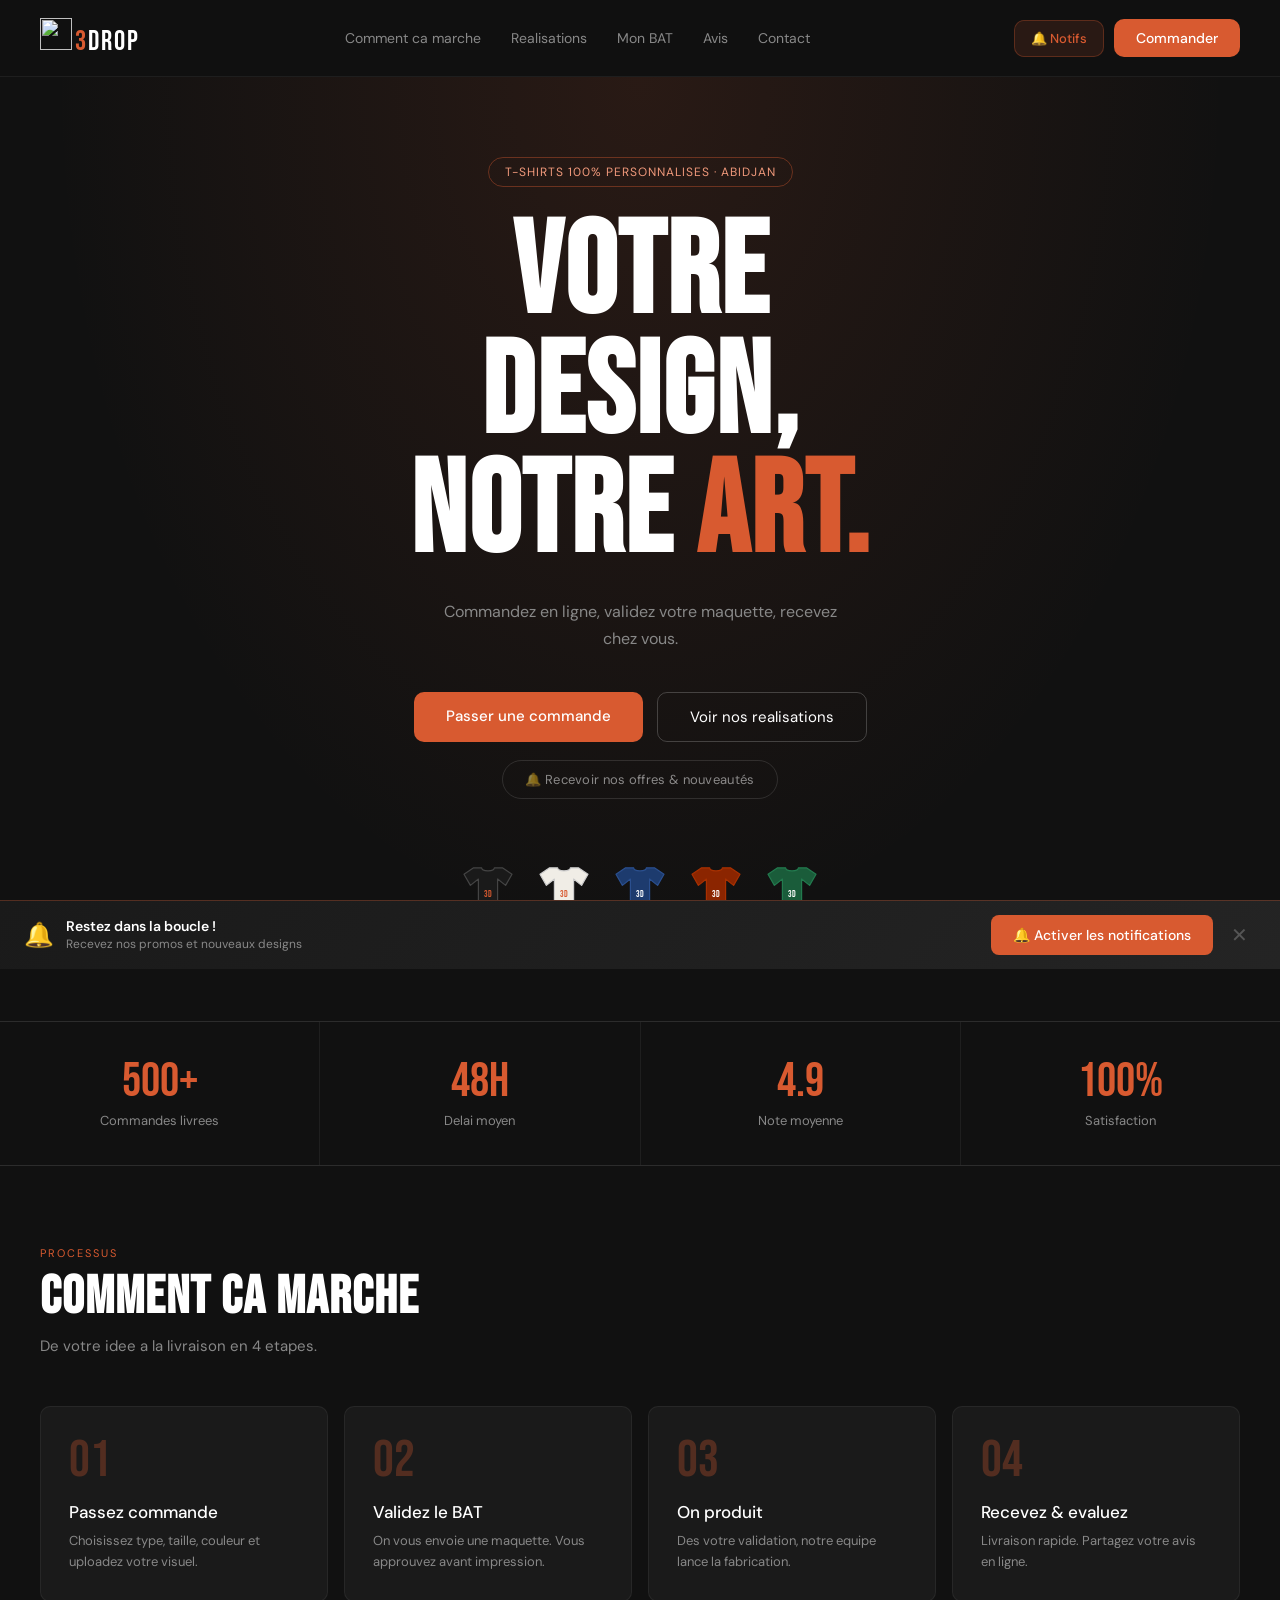
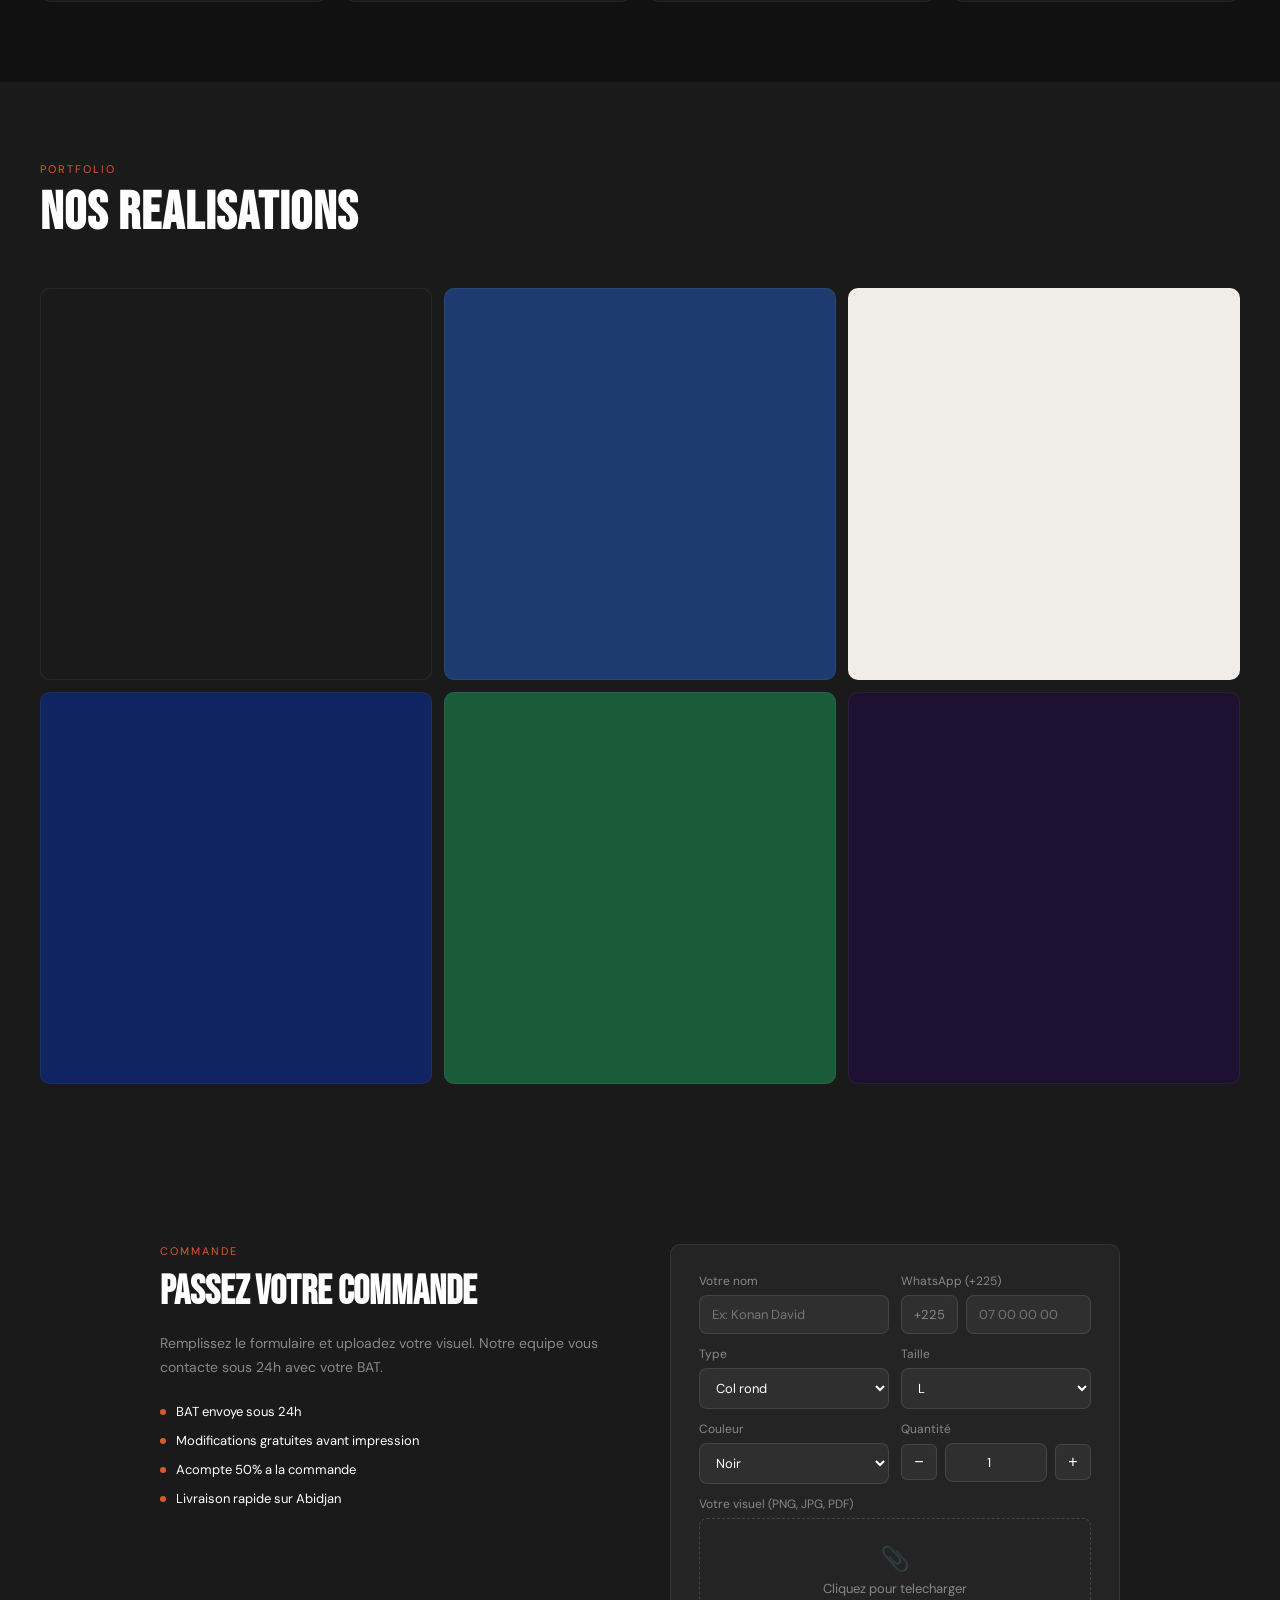
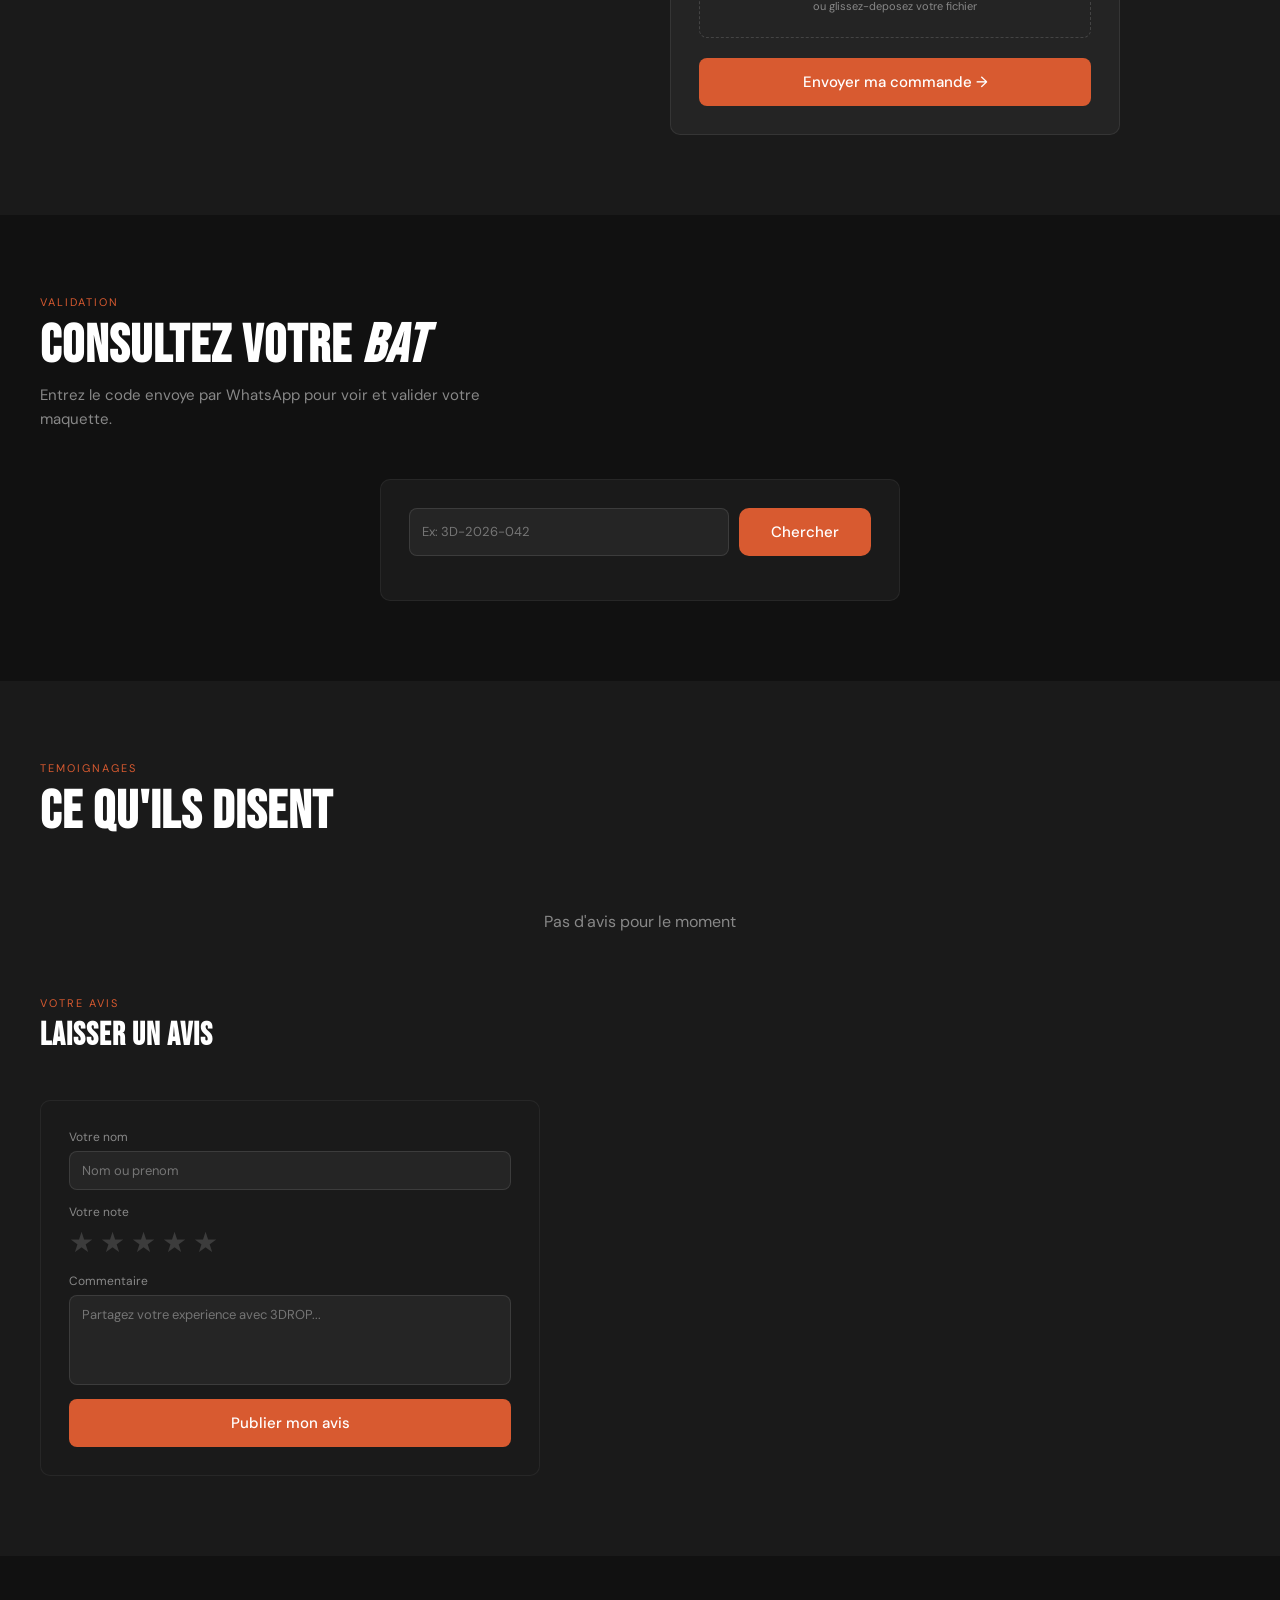
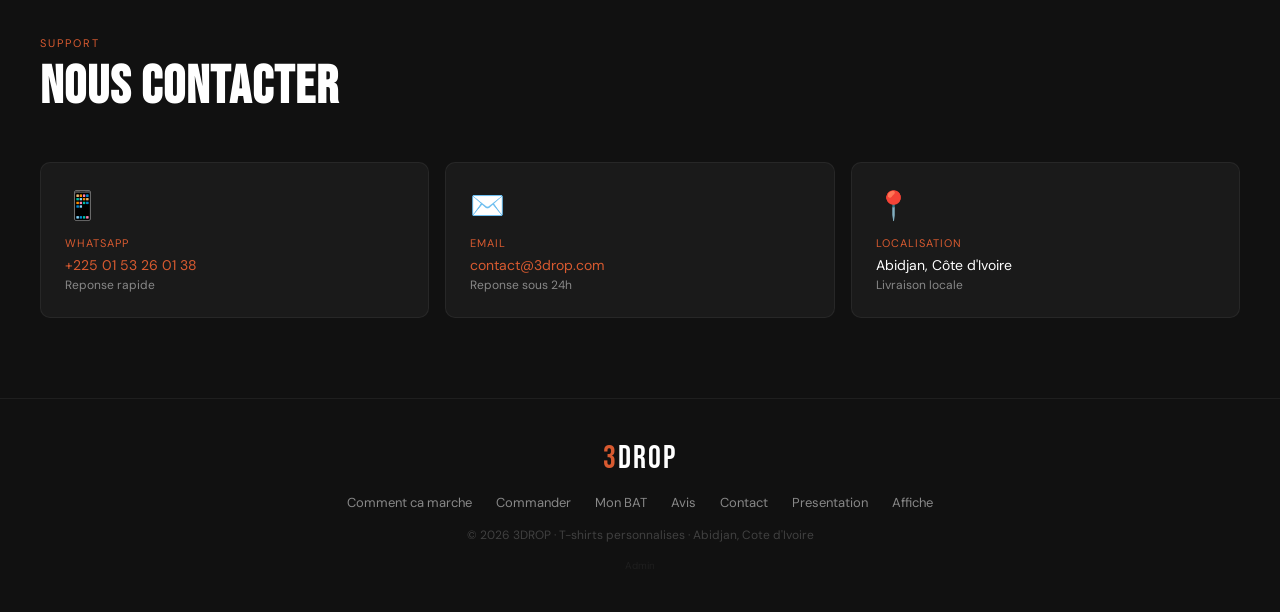
==== index.html @ 41faec65 "Add files via upload" ====
<!DOCTYPE html>
<html lang="fr">
<head>
<meta charset="UTF-8">
<meta name="viewport" content="width=device-width, initial-scale=1.0">
<title>3DROP — T-shirts personnalisés</title>
<link rel="icon" type="image/png" sizes="32x32" href="/3drop_img/forme-de-lemurien.png">
<link rel="preconnect" href="https://fonts.googleapis.com">
<link rel="stylesheet" href="sweetalert2.min.css">
<link href="https://fonts.googleapis.com/css2?family=Bebas+Neue&family=DM+Sans:wght@300;400;500&display=swap" rel="stylesheet">
<style>
:root{--orange:#D85A30;--orange-light:#F0997B;--dark:#111111;--dark2:#1a1a1a;--dark3:#242424;--gray:#888;--white:#ffffff;--radius:10px;--green:#3DB887;}
*{margin:0;padding:0;box-sizing:border-box;}html{scroll-behavior:smooth;}
body{font-family:'DM Sans',sans-serif;background:var(--dark);color:var(--white);overflow-x:hidden;}
nav{display:flex;align-items:center;justify-content:space-between;padding:18px 40px;border-bottom:1px solid rgba(255,255,255,0.06);position:sticky;top:0;z-index:100;background:rgba(17,17,17,0.95);backdrop-filter:blur(10px);}
.logo{font-family:'Bebas Neue',sans-serif;font-size:28px;letter-spacing:2px;color:var(--white);}
.logo span{color:var(--orange);}
.nav-links{display:flex;gap:30px;}
.nav-links a{color:var(--gray);text-decoration:none;font-size:14px;transition:color .2s;}
.nav-links a:hover{color:var(--white);}
.nav-cta{background:var(--orange);color:var(--white);border:none;padding:10px 22px;border-radius:var(--radius);font-size:14px;font-weight:500;cursor:pointer;font-family:'DM Sans',sans-serif;text-decoration:none;transition:opacity .2s;}
.nav-cta:hover{opacity:.85;}
.nav-menu{display:none;background:none;border:none;cursor:pointer;flex-direction:column;gap:5px;}
.nav-menu span{display:block;width:22px;height:2px;background:var(--white);border-radius:2px;}
.hero{min-height:90vh;display:flex;flex-direction:column;align-items:center;justify-content:center;text-align:center;padding:80px 40px;position:relative;overflow:hidden;}
.hero::before{content:'';position:absolute;inset:0;background:radial-gradient(ellipse at 50% 0%,rgba(216,90,48,0.12) 0%,transparent 65%);}
.hero-badge{display:inline-block;border:1px solid rgba(216,90,48,0.4);color:var(--orange-light);font-size:12px;padding:6px 16px;border-radius:99px;margin-bottom:28px;letter-spacing:1px;text-transform:uppercase;}
.hero h1{font-family:'Bebas Neue',sans-serif;font-size:clamp(60px,12vw,130px);line-height:.92;letter-spacing:2px;margin-bottom:24px;}
.hero h1 em{color:var(--orange);font-style:normal;}
.hero p{font-size:16px;color:var(--gray);max-width:420px;line-height:1.7;margin-bottom:40px;}
.hero-btns{display:flex;gap:14px;justify-content:center;flex-wrap:wrap;}
.btn-primary{background:var(--orange);color:var(--white);border:none;padding:14px 32px;border-radius:var(--radius);font-size:15px;font-weight:500;cursor:pointer;font-family:'DM Sans',sans-serif;text-decoration:none;transition:opacity .2s;}
.btn-primary:hover{opacity:.85;}
.btn-ghost{background:transparent;color:var(--white);border:1px solid rgba(255,255,255,0.2);padding:14px 32px;border-radius:var(--radius);font-size:15px;cursor:pointer;font-family:'DM Sans',sans-serif;text-decoration:none;transition:border-color .2s;}
.btn-ghost:hover{border-color:rgba(255,255,255,0.5);}
.tshirt-strip{display:flex;gap:12px;justify-content:center;margin-top:56px;flex-wrap:wrap;}
.tshirt-item{display:flex;flex-direction:column;align-items:center;gap:8px;}
.tshirt-icon{width:64px;height:64px;}
.tshirt-name{font-size:11px;color:var(--gray);}
.stats{display:grid;grid-template-columns:repeat(auto-fit,minmax(160px,1fr));gap:1px;background:rgba(255,255,255,0.06);border-top:1px solid rgba(255,255,255,0.06);border-bottom:1px solid rgba(255,255,255,0.06);}
.stat{padding:36px 24px;text-align:center;background:var(--dark);}
.stat-num{font-family:'Bebas Neue',sans-serif;font-size:48px;color:var(--orange);line-height:1;}
.stat-label{font-size:13px;color:var(--gray);margin-top:6px;}
.section{padding:80px 40px;}
.section-header{margin-bottom:48px;}
.section-tag{font-size:11px;color:var(--orange);letter-spacing:2px;text-transform:uppercase;margin-bottom:10px;}
.section-title{font-family:'Bebas Neue',sans-serif;font-size:clamp(36px,5vw,54px);line-height:1;letter-spacing:1px;}
.section-sub{font-size:15px;color:var(--gray);margin-top:10px;line-height:1.6;max-width:480px;}
.steps-grid{display:grid;grid-template-columns:repeat(auto-fit,minmax(220px,1fr));gap:16px;}
.step-card{background:var(--dark2);border:1px solid rgba(255,255,255,0.06);border-radius:var(--radius);padding:28px;transition:border-color .2s;}
.step-card:hover{border-color:rgba(216,90,48,0.3);}
.step-num{font-family:'Bebas Neue',sans-serif;font-size:52px;color:var(--orange);opacity:.3;line-height:1;margin-bottom:14px;}
.step-title{font-size:17px;font-weight:500;margin-bottom:8px;}
.step-desc{font-size:13px;color:var(--gray);line-height:1.6;}
.gallery-grid{display:grid;grid-template-columns:repeat(3,1fr);gap:12px;}
.gallery-item{aspect-ratio:1;border-radius:var(--radius);background:var(--dark2);border:1px solid rgba(255,255,255,0.06);overflow:hidden;transition:transform .2s,border-color .2s;position:relative;}
.gallery-item:hover{transform:scale(1.02);border-color:rgba(216,90,48,0.3);}
.gallery-item img{width:100%;height:100%;object-fit:cover;object-position:center;display:block;transition:transform .3s ease;}
.gallery-item:hover img{transform:scale(1.06);}
.order-section{background:var(--dark2);}
.order-wrap{display:grid;grid-template-columns:1fr 1fr;gap:60px;align-items:start;max-width:960px;margin:0 auto;}
.order-info h3{font-family:'Bebas Neue',sans-serif;font-size:40px;margin-bottom:16px;}
.order-info p{font-size:14px;color:var(--gray);line-height:1.7;margin-bottom:24px;}
.order-perks{display:flex;flex-direction:column;gap:12px;}
.perk{display:flex;align-items:center;gap:10px;font-size:13px;}
.perk-dot{width:6px;height:6px;border-radius:50%;background:var(--orange);flex-shrink:0;}
.form-card{background:var(--dark3);border:1px solid rgba(255,255,255,0.08);border-radius:var(--radius);padding:28px;}
.form-row{display:grid;grid-template-columns:1fr 1fr;gap:12px;margin-bottom:12px;}
.form-group{display:flex;flex-direction:column;gap:6px;}
.form-label{font-size:12px;color:var(--gray);}
.form-control{background:rgba(255,255,255,0.05);border:1px solid rgba(255,255,255,0.1);border-radius:8px;padding:10px 12px;color:var(--white);font-size:13px;font-family:'DM Sans',sans-serif;outline:none;transition:border-color .2s;width:100%;}
.form-control:focus{border-color:var(--orange);}
.form-control option{background:var(--dark3);}
.tel-input-group{display:flex;gap:8px;align-items:flex-end;}
.tel-prefix{background:rgba(255,255,255,0.05);border:1px solid rgba(255,255,255,0.1);border-radius:8px;padding:10px 12px;color:var(--gray);font-size:13px;font-family:'DM Sans',sans-serif;white-space:nowrap;}
.tel-input-group input{flex:1;}
.qty-input-group{display:flex;align-items:center;gap:8px;}
.qty-btn{background:rgba(255,255,255,0.05);border:1px solid rgba(255,255,255,0.1);border-radius:6px;width:36px;height:36px;color:var(--white);font-size:16px;cursor:pointer;transition:background .2s;}
.qty-btn:hover{background:rgba(255,255,255,0.1);}
.qty-input{flex:1;background:rgba(255,255,255,0.05);border:1px solid rgba(255,255,255,0.1);border-radius:8px;padding:10px 12px;color:var(--white);font-size:13px;font-family:'DM Sans',sans-serif;text-align:center;outline:none;}
.qty-input:focus{border-color:var(--orange);}
.upload-zone{border:1px dashed rgba(255,255,255,0.15);border-radius:8px;padding:24px;text-align:center;margin-bottom:14px;cursor:pointer;transition:border-color .2s;}
.upload-zone:hover{border-color:var(--orange);}
.upload-icon{font-size:24px;color:rgba(255,255,255,0.2);}
.btn-submit{width:100%;background:var(--orange);color:var(--white);border:none;padding:14px;border-radius:8px;font-size:15px;font-weight:500;cursor:pointer;font-family:'DM Sans',sans-serif;transition:opacity .2s;}
.btn-submit:hover{opacity:.85;}
.btn-submit:disabled{opacity:.5;cursor:not-allowed;}

/* BAT */
.bat-section{background:var(--dark);}
.bat-card{background:var(--dark2);border:1px solid rgba(255,255,255,0.06);border-radius:var(--radius);padding:28px;max-width:520px;}
.bat-input-wrap{display:flex;gap:10px;margin-bottom:16px;}
.bat-input-wrap input{flex:1;}
.bat-info-box{background:var(--dark3);border-radius:10px;padding:20px;margin-top:4px;display:none;}
.bat-info-header{display:flex;align-items:center;justify-content:space-between;margin-bottom:16px;flex-wrap:wrap;gap:8px;}
.bat-info-code{font-family:'Bebas Neue',sans-serif;font-size:22px;color:var(--orange);letter-spacing:2px;}
.bat-details{display:grid;grid-template-columns:1fr 1fr;gap:10px;margin-bottom:16px;}
.bat-detail-label{font-size:10px;color:var(--gray);text-transform:uppercase;letter-spacing:1px;}
.bat-detail-val{font-size:13px;color:var(--white);margin-top:2px;font-weight:500;}
.bat-maquette{background:rgba(255,255,255,0.04);border-radius:8px;padding:16px;text-align:center;margin-bottom:14px;border:1px solid rgba(255,255,255,0.06);}
.bat-maquette img{max-width:200px;max-height:160px;object-fit:contain;border-radius:6px;}
.bat-btns{display:flex;gap:10px;}
.btn-validate{flex:1;background:rgba(61,184,135,0.15);border:1px solid rgba(61,184,135,0.4);color:var(--green);padding:12px;border-radius:8px;font-size:14px;font-weight:500;cursor:pointer;font-family:'DM Sans',sans-serif;transition:background .2s;}
.btn-validate:hover{background:rgba(61,184,135,0.25);}
.btn-modify{flex:1;background:rgba(216,90,48,0.1);border:1px solid rgba(216,90,48,0.3);color:var(--orange-light);padding:12px;border-radius:8px;font-size:14px;font-weight:500;cursor:pointer;font-family:'DM Sans',sans-serif;transition:background .2s;}
.btn-modify:hover{background:rgba(216,90,48,0.2);}
.bat-modify-block{display:none;margin-top:12px;}
.bat-modify-block textarea{width:100%;background:rgba(255,255,255,0.05);border:1px solid rgba(255,255,255,0.1);border-radius:8px;padding:10px 12px;color:var(--white);font-size:13px;font-family:'DM Sans',sans-serif;outline:none;resize:none;margin-bottom:10px;}
.bat-status-done{background:rgba(61,184,135,0.08);border:1px solid rgba(61,184,135,0.2);border-radius:8px;padding:14px;text-align:center;color:var(--green);font-size:14px;}
.bat-status-mod{background:rgba(216,90,48,0.08);border:1px solid rgba(216,90,48,0.2);border-radius:8px;padding:14px;text-align:center;color:var(--orange-light);font-size:14px;}
.bat-status-wait{background:rgba(255,255,255,0.04);border:1px solid rgba(255,255,255,0.08);border-radius:8px;padding:14px;text-align:center;color:var(--gray);font-size:13px;}

/* MSGS */
.success-msg{display:none;background:rgba(61,184,135,0.1);border:1px solid rgba(61,184,135,0.3);border-radius:8px;padding:14px;text-align:center;color:var(--green);font-size:14px;margin-top:12px;}
.error-msg{display:none;background:rgba(216,90,48,0.1);border:1px solid rgba(216,90,48,0.3);border-radius:8px;padding:14px;text-align:center;color:var(--orange-light);font-size:14px;margin-top:12px;}
.loading-msg{display:none;text-align:center;color:var(--gray);font-size:13px;padding:12px;}

/* REVIEWS */
.reviews-grid{display:grid;grid-template-columns:repeat(auto-fit,minmax(260px,1fr));gap:16px;}
.review-card{background:var(--dark2);border:1px solid rgba(255,255,255,0.06);border-radius:var(--radius);padding:24px;}
.review-top{display:flex;align-items:center;gap:12px;margin-bottom:14px;}
.avatar{width:38px;height:38px;border-radius:50%;display:flex;align-items:center;justify-content:center;font-size:13px;font-weight:500;flex-shrink:0;background:var(--dark3);}
.review-name{font-size:14px;font-weight:500;}
.stars{color:var(--orange);font-size:13px;margin-top:2px;}
.review-text{font-size:13px;color:var(--gray);line-height:1.6;}
.avis-form{background:var(--dark2);border:1px solid rgba(255,255,255,0.06);border-radius:var(--radius);padding:28px;max-width:500px;}
.stars-input{display:flex;gap:6px;}
.star-btn{background:none;border:none;font-size:28px;cursor:pointer;color:rgba(255,255,255,0.15);transition:color .1s;}
.star-btn.active,.star-btn:hover{color:var(--orange);}
.contact-grid{display:grid;grid-template-columns:repeat(auto-fit,minmax(200px,1fr));gap:16px;}
.contact-card{background:var(--dark2);border:1px solid rgba(255,255,255,0.06);border-radius:var(--radius);padding:24px;}
.contact-icon{font-size:28px;margin-bottom:12px;}
.contact-label{font-size:11px;color:var(--orange);letter-spacing:1px;text-transform:uppercase;margin-bottom:6px;}
.contact-val{font-size:14px;}
.contact-sub{font-size:12px;color:var(--gray);margin-top:3px;}
footer{background:var(--dark);border-top:1px solid rgba(255,255,255,0.06);padding:40px;display:flex;flex-direction:column;align-items:center;gap:16px;}
.footer-logo{font-family:'Bebas Neue',sans-serif;font-size:32px;letter-spacing:2px;}
.footer-logo span{color:var(--orange);}
.footer-links{display:flex;gap:24px;flex-wrap:wrap;justify-content:center;}
.footer-links a{font-size:13px;color:var(--gray);text-decoration:none;transition:color .2s;}
.footer-links a:hover{color:var(--white);}
.footer-copy{font-size:12px;color:rgba(255,255,255,0.2);text-align:center;}
.spinner{display:inline-block;width:14px;height:14px;border:2px solid rgba(255,255,255,0.2);border-top-color:var(--white);border-radius:50%;animation:spin .6s linear infinite;vertical-align:middle;margin-right:6px;}
@keyframes spin{to{transform:rotate(360deg);}}
@keyframes fadeUp{from{opacity:0;transform:translateY(20px);}to{opacity:1;transform:translateY(0);}}
.hero>*{animation:fadeUp .6s ease both;}
.hero>*:nth-child(1){animation-delay:.1s;}.hero>*:nth-child(2){animation-delay:.2s;}.hero>*:nth-child(3){animation-delay:.3s;}.hero>*:nth-child(4){animation-delay:.4s;}.hero>*:nth-child(5){animation-delay:.5s;}
@media(max-width:768px){nav{padding:16px 20px;}.nav-links{display:none;}.nav-menu{display:flex;}.hero{padding:60px 20px;}.section{padding:60px 20px;}.order-wrap{grid-template-columns:1fr;gap:32px;}.gallery-grid{grid-template-columns:repeat(2,1fr);}.form-row{grid-template-columns:1fr;}.bat-btns{flex-direction:column;}.tel-input-group{flex-direction:column;}.tel-input-group .tel-prefix{width:100%;}}
</style>
</head>
<body>

<nav>
  <div class="logo"><img src="/3drop_img/forme-de-lemurien.png" style="width: 32px; height: 32px; margin-right: 3px;" alt=""><span>3</span>DROP</div>
  <div class="nav-links">
    <a href="#how">Comment ca marche</a>
    <a href="#gallery">Realisations</a>
    <a href="#bat">Mon BAT</a>
    <a href="#avis">Avis</a>
    <a href="#contact">Contact</a>
  </div>
  <div style="display:flex;align-items:center;gap:10px;">
    <button id="btn-notif-nav" onclick="activerNotifications()" title="Activer les notifications" style="background:rgba(216,90,48,0.12);color:var(--orange);border:1px solid rgba(216,90,48,0.3);padding:9px 16px;border-radius:var(--radius);font-size:13px;font-weight:500;cursor:pointer;font-family:'DM Sans',sans-serif;transition:all .2s;white-space:nowrap;">🔔 Notifs</button>
    <a href="#order" class="nav-cta">Commander</a>
  </div>
  <!-- <button class="nav-menu" onclick="toggleMenu()"><span></span><span></span><span></span></button> -->
</nav>

<section class="hero">
  <div class="hero-badge">T-shirts 100% personnalises · Abidjan</div>
  <h1>VOTRE<br>DESIGN,<br>NOTRE <em>ART.</em></h1>
  <p>Commandez en ligne, validez votre maquette, recevez chez vous.</p>
  <div class="hero-btns">
    <a href="#order" class="btn-primary">Passer une commande</a>
    <a href="#gallery" class="btn-ghost">Voir nos realisations</a>
  </div>
  <div style="margin-top:18px;">
    <button id="btn-notif-hero" onclick="activerNotifications()" style="background:transparent;color:rgba(255,255,255,0.5);border:1px solid rgba(255,255,255,0.12);padding:10px 22px;border-radius:99px;font-size:13px;cursor:pointer;font-family:'DM Sans',sans-serif;transition:all .3s;letter-spacing:.3px;">🔔 Recevoir nos offres & nouveautés</button>
  </div>
  <div class="tshirt-strip">
    <div class="tshirt-item"><div class="tshirt-icon"><svg viewBox="0 0 80 80"><path d="M10 24L22 16H32C32 21 48 21 48 16H58L70 24L62 38L52 30V68H28V30L18 38Z" fill="#1a1a1a" stroke="#444" stroke-width="1.5" stroke-linejoin="round"/><text x="40" y="52" text-anchor="middle" font-size="11" fill="#D85A30" font-family="'Bebas Neue',sans-serif">3D</text></svg></div><span class="tshirt-name">Noir</span></div>
    <div class="tshirt-item"><div class="tshirt-icon"><svg viewBox="0 0 80 80"><path d="M10 24L22 16H32C32 21 48 21 48 16H58L70 24L62 38L52 30V68H28V30L18 38Z" fill="#f0ede6" stroke="#ccc" stroke-width="1.5" stroke-linejoin="round"/><text x="40" y="52" text-anchor="middle" font-size="11" fill="#D85A30" font-family="'Bebas Neue',sans-serif">3D</text></svg></div><span class="tshirt-name">Blanc</span></div>
    <div class="tshirt-item"><div class="tshirt-icon"><svg viewBox="0 0 80 80"><path d="M10 24L22 16H32C32 21 48 21 48 16H58L70 24L62 38L52 30V68H28V30L18 38Z" fill="#1D3B6E" stroke="#2a4f8f" stroke-width="1.5" stroke-linejoin="round"/><text x="40" y="52" text-anchor="middle" font-size="11" fill="#fff" font-family="'Bebas Neue',sans-serif">3D</text></svg></div><span class="tshirt-name">Marine</span></div>
    <div class="tshirt-item"><div class="tshirt-icon"><svg viewBox="0 0 80 80"><path d="M10 24L22 16H32C32 21 48 21 48 16H58L70 24L62 38L52 30V68H28V30L18 38Z" fill="#8B2500" stroke="#a83000" stroke-width="1.5" stroke-linejoin="round"/><text x="40" y="52" text-anchor="middle" font-size="11" fill="#fff" font-family="'Bebas Neue',sans-serif">3D</text></svg></div><span class="tshirt-name">Bordeaux</span></div>
    <div class="tshirt-item"><div class="tshirt-icon"><svg viewBox="0 0 80 80"><path d="M10 24L22 16H32C32 21 48 21 48 16H58L70 24L62 38L52 30V68H28V30L18 38Z" fill="#1a5c3a" stroke="#227a4e" stroke-width="1.5" stroke-linejoin="round"/><text x="40" y="52" text-anchor="middle" font-size="11" fill="#fff" font-family="'Bebas Neue',sans-serif">3D</text></svg></div><span class="tshirt-name">Vert</span></div>
  </div>
</section>

<div class="stats">
  <div class="stat"><div class="stat-num">500+</div><div class="stat-label">Commandes livrees</div></div>
  <div class="stat"><div class="stat-num">48H</div><div class="stat-label">Delai moyen</div></div>
  <div class="stat"><div class="stat-num">4.9</div><div class="stat-label">Note moyenne</div></div>
  <div class="stat"><div class="stat-num">100%</div><div class="stat-label">Satisfaction</div></div>
</div>

<section class="section" id="how">
  <div class="section-header"><div class="section-tag">Processus</div><h2 class="section-title">COMMENT CA MARCHE</h2><p class="section-sub">De votre idee a la livraison en 4 etapes.</p></div>
  <div class="steps-grid">
    <div class="step-card"><div class="step-num">01</div><div class="step-title">Passez commande</div><p class="step-desc">Choisissez type, taille, couleur et uploadez votre visuel.</p></div>
    <div class="step-card"><div class="step-num">02</div><div class="step-title">Validez le BAT</div><p class="step-desc">On vous envoie une maquette. Vous approuvez avant impression.</p></div>
    <div class="step-card"><div class="step-num">03</div><div class="step-title">On produit</div><p class="step-desc">Des votre validation, notre equipe lance la fabrication.</p></div>
    <div class="step-card"><div class="step-num">04</div><div class="step-title">Recevez & evaluez</div><p class="step-desc">Livraison rapide. Partagez votre avis en ligne.</p></div>
  </div>
</section>

<section class="section" id="gallery" style="background:var(--dark2);">
  <div class="section-header"><div class="section-tag">Portfolio</div><h2 class="section-title">NOS REALISATIONS</h2></div>
  <div class="gallery-grid" id="gallery-grid">
    <div class="gallery-item"><img src="https://res.cloudinary.com/deipbhmsn/image/upload/v1778504022/black_tshirt_67_h56jwx.jpg" alt="Realisation 1" onerror="this.parentElement.style.background='#1a1a1a';this.style.display='none'"></div>
    <div class="gallery-item"><img src="https://res.cloudinary.com/deipbhmsn/image/upload/v1778509552/Kiroua_D_u63cut.png" alt="Realisation 2" onerror="this.parentElement.style.background='#1D3B6E';this.style.display='none'"></div>
    <div class="gallery-item"><img src="https://res.cloudinary.com/deipbhmsn/image/upload/v1778931053/WhatsApp_Image_2026-05-15_at_01.15.45_qyssix.jpg" alt="Realisation 3" onerror="this.parentElement.style.background='#f0ede6';this.style.display='none'"></div>
    <div class="gallery-item"><img src="https://res.cloudinary.com/deipbhmsn/image/upload/v1778510594/Dame_Olamide_durfrs.png" alt="Realisation 4" onerror="this.parentElement.style.background='#0F2460';this.style.display='none'"></div>
    <div class="gallery-item"><img src="https://res.cloudinary.com/deipbhmsn/image/upload/v1778502622/t%C3%A9l%C3%A9charger_2_tbzrcm.png" alt="Realisation 5" onerror="this.parentElement.style.background='#1a5c3a';this.style.display='none'"></div>
    <div class="gallery-item"><img src="https://res.cloudinary.com/deipbhmsn/image/upload/v1778508038/assoc_akf9c2.jpg" alt="Realisation 6" onerror="this.parentElement.style.background='#1e1030';this.style.display='none'"></div>
  </div>
</section>

<section class="section order-section" id="order">
  <div class="order-wrap">
    <div class="order-info">
      <div class="section-tag">Commande</div>
      <h3>PASSEZ VOTRE COMMANDE</h3>
      <p>Remplissez le formulaire et uploadez votre visuel. Notre equipe vous contacte sous 24h avec votre BAT.</p>
      <div class="order-perks">
        <div class="perk"><div class="perk-dot"></div><span>BAT envoye sous 24h</span></div>
        <div class="perk"><div class="perk-dot"></div><span>Modifications gratuites avant impression</span></div>
        <div class="perk"><div class="perk-dot"></div><span>Acompte 50% a la commande</span></div>
        <div class="perk"><div class="perk-dot"></div><span>Livraison rapide sur Abidjan</span></div>
      </div>
    </div>
    <div class="form-card">
      <div class="form-row">
        <div class="form-group"><label class="form-label">Votre nom</label><input type="text" class="form-control" placeholder="Ex: Konan David" id="f-nom"></div>
        <div class="form-group">
          <label class="form-label">WhatsApp (+225)</label>
          <div class="tel-input-group">
            <span class="tel-prefix">+225</span>
            <input type="text" class="form-control" placeholder="07 00 00 00" id="f-tel" maxlength="10" inputmode="numeric">
          </div>
        </div>
      </div>
      <div class="form-row">
        <div class="form-group"><label class="form-label">Type</label><select class="form-control" id="f-type"><option>Col rond</option><option>Col V</option><option>Oversize</option><option>Polo</option><option>Manche longue</option></select></div>
        <div class="form-group"><label class="form-label">Taille</label><select class="form-control" id="f-taille"><option>XS</option><option>S</option><option>M</option><option selected>L</option><option>XL</option><option>XXL</option></select></div>
      </div>
      <div class="form-row">
        <div class="form-group"><label class="form-label">Couleur</label><select class="form-control" id="f-couleur"><option>Noir</option><option>Blanc</option><option>Marine</option><option>Bordeaux</option><option>Vert</option></select></div>
        <div class="form-group">
          <label class="form-label">Quantité</label>
          <div class="qty-input-group">
            <button class="qty-btn" onclick="decreaseQty()">−</button>
            <input type="number" class="qty-input" id="f-quantite" value="1" min="1" max="9999" readonly>
            <button class="qty-btn" onclick="increaseQty()">+</button>
          </div>
        </div>
      </div>
      <div class="form-group">
        <label class="form-label">Votre visuel (PNG, JPG, PDF)</label>
        <div class="upload-zone" id="upload-zone" onclick="document.getElementById('f-visuel').click()">
          <div class="upload-icon">📎</div>
          <div style="font-size:13px;color:var(--gray);margin-top:6px;">Cliquez pour telecharger</div>
          <div style="font-size:11px;color:var(--gray);margin-top:2px;">ou glissez-deposez votre fichier</div>
        </div>
        <input type="file" id="f-visuel" style="display:none;" accept="image/*,.pdf" onchange="handleFileUpload(this)">
        <div id="file-name" style="font-size:12px;color:var(--orange);"></div>
      </div>
      <button class="btn-submit" id="submit-btn" onclick="submitOrder()">Envoyer ma commande →</button>
      <div class="success-msg" id="success-msg">✓ Commande recue ! On vous contacte dans 24h avec votre BAT.</div>
      <div class="error-msg" id="error-msg">Erreur : Veuillez remplir tous les champs.</div>
      <div class="loading-msg" id="loading-msg"><span class="spinner"></span>Envoi en cours...</div>
    </div>
  </div>
</section>

<section class="section" id="bat">
  <div class="section-header"><div class="section-tag">Validation</div><h2 class="section-title">CONSULTEZ VOTRE <em>BAT</em></h2><p class="section-sub">Entrez le code envoye par WhatsApp pour voir et valider votre maquette.</p></div>
  <div style="max-width:520px;margin:0 auto;">
    <div class="bat-card">
      <div class="bat-input-wrap">
        <input type="text" class="form-control" placeholder="Ex: 3D-2026-042" id="bat-code-input" style="flex:1;">
        <button class="btn-primary" onclick="searchBAT()" style="width:auto;">Chercher</button>
      </div>
      <div class="bat-info-box" id="bat-info">
        <div class="bat-info-header">
          <div>
            <div class="bat-detail-label">Code BAT</div>
            <div class="bat-info-code" id="bat-code-display">—</div>
          </div>
          <div id="bat-status" class="bat-status-wait">En attente...</div>
        </div>
        <div class="bat-details">
          <div>
            <div class="bat-detail-label">Client</div>
            <div class="bat-detail-val" id="bat-client">—</div>
          </div>
          <div>
            <div class="bat-detail-label">Produit</div>
            <div class="bat-detail-val" id="bat-product">—</div>
          </div>
          <div>
            <div class="bat-detail-label">Quantite</div>
            <div class="bat-detail-val" id="bat-qty">—</div>
          </div>
          <div>
            <div class="bat-detail-label">Date</div>
            <div class="bat-detail-val" id="bat-date">—</div>
          </div>
        </div>
        <div class="bat-maquette" id="bat-maquette-container">
          <div style="color:var(--gray);font-size:12px;">Pas de maquette pour le moment</div>
        </div>
        <div class="bat-btns" id="bat-action-btns">
          <button class="btn-validate" onclick="validateBAT()">✓ Je valide ce BAT</button>
          <button class="btn-modify" onclick="requestModification()">✎ Demander modifications</button>
        </div>
        <div class="bat-modify-block" id="bat-modify-block">
          <textarea id="bat-comment" placeholder="Decrivez les modifications demandees..." rows="3"></textarea>
          <button class="btn-primary" style="width:100%;" onclick="submitModification()">Envoyer ma demande</button>
        </div>
        <div id="bat-status-message"></div>
      </div>
    </div>
  </div>
</section>

<!-- AVIS -->
<section class="section" id="avis" style="background:var(--dark2);">
  <div class="section-header"><div class="section-tag">Temoignages</div><h2 class="section-title">CE QU'ILS DISENT</h2></div>
  <div class="reviews-grid" id="reviews-list" style="margin-bottom:40px;">
    <div style="color:var(--gray);font-size:13px;padding:20px;"><span class="spinner"></span> Chargement des avis...</div>
  </div>
  <div class="section-header"><div class="section-tag">Votre avis</div><h2 class="section-title" style="font-size:32px;">LAISSER UN AVIS</h2></div>
  <div class="avis-form">
    <div class="form-group" style="margin-bottom:14px;"><label class="form-label">Votre nom</label><input type="text" class="form-control" placeholder="Nom ou prenom" id="a-nom"></div>
    <div class="form-group" style="margin-bottom:14px;">
      <label class="form-label">Votre note</label>
      <div class="stars-input" id="stars-input">
        <button class="star-btn" onclick="setStars(1)">★</button>
        <button class="star-btn" onclick="setStars(2)">★</button>
        <button class="star-btn" onclick="setStars(3)">★</button>
        <button class="star-btn" onclick="setStars(4)">★</button>
        <button class="star-btn" onclick="setStars(5)">★</button>
      </div>
    </div>
    <div class="form-group" style="margin-bottom:14px;"><label class="form-label">Commentaire</label><textarea class="form-control" rows="4" placeholder="Partagez votre experience avec 3DROP..." id="a-comment" style="resize:none;"></textarea></div>
    <button class="btn-submit" id="avis-btn" onclick="submitAvis()">Publier mon avis</button>
    <div class="success-msg" id="avis-success"></div>
    <div class="error-msg" id="avis-error"></div>
  </div>
</section>

<section class="section" id="contact">
  <div class="section-header"><div class="section-tag">Support</div><h2 class="section-title">NOUS CONTACTER</h2></div>
  <div class="contact-grid">
    <div class="contact-card">
      <div class="contact-icon">📱</div>
      <div class="contact-label">WhatsApp</div>
      <div class="contact-val"><a href="https://wa.me/2250153260138" style="color:var(--orange);text-decoration:none;">+225 01 53 26 01 38</a></div>
      <div class="contact-sub">Reponse rapide</div>
    </div>
    <div class="contact-card">
      <div class="contact-icon">✉️</div>
      <div class="contact-label">Email</div>
      <div class="contact-val"><a href="mailto:contact@3drop.com" style="color:var(--orange);text-decoration:none;">contact@3drop.com</a></div>
      <div class="contact-sub">Reponse sous 24h</div>
    </div>
    <div class="contact-card">
      <div class="contact-icon">📍</div>
      <div class="contact-label">Localisation</div>
      <div class="contact-val">Abidjan, Côte d'Ivoire</div>
      <div class="contact-sub">Livraison locale</div>
    </div>
  </div>
</section>

<footer>
  <div class="footer-logo"><span>3</span>DROP</div>
  <div class="footer-links">
    <a href="#how">Comment ca marche</a>
    <a href="#order">Commander</a>
    <a href="#bat">Mon BAT</a>
    <a href="#avis">Avis</a>
    <a href="#contact">Contact</a>
    <a href="3drop_video.html">Presentation</a>
    <a href="3drop_affiche.html">Affiche</a>
  </div>
  <div class="footer-copy">© 2026 3DROP · T-shirts personnalises · Abidjan, Cote d'Ivoire</div>
  <a href="admin.html" style="font-size:10px;color:rgba(255,255,255,0.06);text-decoration:none;">Admin</a>
</footer>

<script src="firebase.js"></script>
<script src="push-notifications.js"></script>
<script>
let selectedStar = 0;
let uploadedFile = null;
let currentBATCode = '';

// QUANTITY
function increaseQty(){
  const input = document.getElementById('f-quantite');
  input.value = Math.min(9999, parseInt(input.value) + 1);
}
function decreaseQty(){
  const input = document.getElementById('f-quantite');
  input.value = Math.max(1, parseInt(input.value) - 1);
}

// FILE UPLOAD
function handleFileUpload(input){
  if(input.files.length > 0){
    const file = input.files[0];
    uploadedFile = file;
    document.getElementById('file-name').textContent = '✓ ' + file.name;
  }
}

// PHONE VALIDATION
document.addEventListener('DOMContentLoaded', function(){
  const telInput = document.getElementById('f-tel');
  telInput.addEventListener('input', function(){
    this.value = this.value.replace(/\D/g, '').slice(0, 10);
  });
  
  // Load BAT from URL if bat code present
  const params = new URLSearchParams(window.location.search);
  if(params.get('bat')){
    document.getElementById('bat-code-input').value = params.get('bat');
    searchBAT();
  }
  
  // Load reviews
  loadReviews();
});

// SUBMIT ORDER
async function submitOrder(){
  const nom = document.getElementById('f-nom').value.trim();
  const tel = document.getElementById('f-tel').value.trim();
  const type = document.getElementById('f-type').value;
  const taille = document.getElementById('f-taille').value;
  const couleur = document.getElementById('f-couleur').value;
  const quantite = document.getElementById('f-quantite').value;
  
  // Validation
  if(!nom || tel.length !== 10 || !uploadedFile){
    showError();
    return;
  }
  
  // Add prefix to phone
  const phoneWithPrefix = '225' + tel;
  
  showLoading();
  
  // Upload visuel to Firebase (simulated)
  const visuelUrl = await uploadFile(uploadedFile);
  
  if(!visuelUrl){
    showError();
    return;
  }
  
  // Create order
  const orderId = await fbAdd('commandes', {
    nom,
    tel: phoneWithPrefix,
    type,
    taille,
    couleur,
    quantite: parseInt(quantite, 10),
    visuel_url: visuelUrl,
    statut: 'recu',
    bat_statut: 'a_creer',
    date: new Date().toISOString()
  });
  
  if(orderId){
    showSuccess();
    // Reset form
    document.getElementById('f-nom').value = '';
    document.getElementById('f-tel').value = '';
    document.getElementById('f-quantite').value = '1';
    document.getElementById('f-visuel').value = '';
    document.getElementById('file-name').textContent = '';
    uploadedFile = null;
    
    setTimeout(() => {
      window.scrollTo(0, 0);
    }, 2000);
  } else {
    showError();
  }
}

// FILE UPLOAD TO FIREBASE
async function uploadFile(file){
  // Simulated upload - replace with actual Firebase storage
  return URL.createObjectURL(file);
}

// BAT SEARCH
async function searchBAT(){
  const code = document.getElementById('bat-code-input').value.trim().toUpperCase();
  if(!code){
    document.getElementById('bat-info').style.display = 'none';
    return;
  }
  
  const bat = await fbGet('bats', code);
  if(!bat){
    showErrorMsg('BAT non trouve. Verifiez votre code.');
    return;
  }
  
  currentBATCode = code;
  document.getElementById('bat-code-display').textContent = code;
  document.getElementById('bat-client').textContent = bat.client || '—';
  document.getElementById('bat-product').textContent = bat.produit || '—';
  document.getElementById('bat-qty').textContent = bat.quantite || '—';
  document.getElementById('bat-date').textContent = formatDate(bat.date_creation);
  
  // Maquette
  if(bat.maquette_url){
    document.getElementById('bat-maquette-container').innerHTML = `<img src="${bat.maquette_url}" alt="Maquette">`;
  }
  
  // Status
  const statusEl = document.getElementById('bat-status');
  const actionBtns = document.getElementById('bat-action-btns');
  const statusMsg = document.getElementById('bat-status-message');
  
  if(bat.statut === 'valide'){
    statusEl.className = 'bat-status-done';
    statusEl.textContent = '✓ Valide - Production en cours';
    actionBtns.style.display = 'none';
    statusMsg.innerHTML = '<div class="bat-status-done">✓ Votre BAT a ete valide. La production a commence !</div>';
  } else if(bat.statut === 'modification'){
    statusEl.className = 'bat-status-mod';
    statusEl.textContent = '✎ Modifications demandees';
    actionBtns.style.display = 'none';
    statusMsg.innerHTML = `<div class="bat-status-mod">✎ Modifications demandees :<br>"${bat.commentaire_client}"<br><br>Contactez-nous par WhatsApp pour les corrections.</div>`;
  } else {
    statusEl.className = 'bat-status-wait';
    statusEl.textContent = 'En attente de validation';
    actionBtns.style.display = 'flex';
    statusMsg.innerHTML = '';
  }
  
  document.getElementById('bat-info').style.display = 'block';
}

// VALIDATE BAT
async function validateBAT(){
  await fbUpdate('bats', currentBATCode, {
    statut: 'valide',
    date_validation: new Date().toISOString()
  });
  document.getElementById('bat-status').className = 'bat-status-done';
  document.getElementById('bat-status').textContent = '✓ Valide';
  document.getElementById('bat-action-btns').style.display = 'none';
  document.getElementById('bat-status-message').innerHTML = '<div class="bat-status-done">✓ BAT valide ! La production commence maintenant.</div>';
}

// REQUEST MODIFICATION
function requestModification(){
  document.getElementById('bat-modify-block').style.display = 'block';
}

// SUBMIT MODIFICATION
async function submitModification(){
  const comment = document.getElementById('bat-comment').value.trim();
  if(!comment){
    alert('Decrivez les modifications demandees');
    return;
  }
  
  await fbUpdate('bats', currentBATCode, {
    statut: 'modification',
    commentaire_client: comment
  });
  
  document.getElementById('bat-modify-block').style.display = 'none';
  document.getElementById('bat-status').className = 'bat-status-mod';
  document.getElementById('bat-status').textContent = '✎ Modification demandee';
  document.getElementById('bat-status-message').innerHTML = '<div class="bat-status-mod">✎ Demande de modification envoye. On vous contacte sous 24h.</div>';
}

// STARS
function setStars(n){
  selectedStar = n;
  document.querySelectorAll('.star-btn').forEach((btn, i) => {
    btn.classList.toggle('active', i < n);
  });
}

// SUBMIT AVIS
async function submitAvis(){
  const nom = document.getElementById('a-nom').value.trim();
  const commentaire = document.getElementById('a-comment').value.trim();
  
  if(!nom || selectedStar === 0 || !commentaire){
    document.getElementById('avis-error').style.display = 'block';
    document.getElementById('avis-error').textContent = '⚠️ Remplissez tous les champs et selectionnez une note.';
    return;
  }
  
  document.getElementById('avis-btn').disabled = true;
  document.getElementById('avis-btn').innerHTML = '<span class="spinner"></span>Envoi...';
  
  try {
    await fbAdd('avis', {
      nom,
      note: selectedStar.toString(),
      commentaire,
      statut: 'en_attente',
      date: new Date().toISOString()
    });
    
    document.getElementById('avis-success').style.display = 'block';
    document.getElementById('avis-success').textContent = '✓ Avis envoye ! Il sera publie apres validation.';
    document.getElementById('avis-error').style.display = 'none';
    
    // Reset form
    document.getElementById('a-nom').value = '';
    document.getElementById('a-comment').value = '';
    selectedStar = 0;
    document.querySelectorAll('.star-btn').forEach(btn => btn.classList.remove('active'));
    
    setTimeout(() => {
      document.getElementById('avis-success').style.display = 'none';
      loadReviews();
    }, 2000);
  } catch(e) {
    document.getElementById('avis-error').style.display = 'block';
    document.getElementById('avis-error').textContent = '❌ Erreur lors de l\'envoi.';
  } finally {
    document.getElementById('avis-btn').disabled = false;
    document.getElementById('avis-btn').innerHTML = 'Publier mon avis';
  }
}

// LOAD REVIEWS
async function loadReviews(){
  try {
    const avis = await fbGetAll('avis');
    const published = avis.filter(a => a.statut === 'publie');
    const grid = document.getElementById('reviews-list');
    
    if(published.length === 0){
      grid.innerHTML = '<div style="text-align:center;color:var(--gray);padding:24px;grid-column:1/-1;">Pas d\'avis pour le moment</div>';
      return;
    }
    
    grid.innerHTML = published.map(a => {
      const note = parseInt(a.note) || 5;
      const stars = '★'.repeat(note) + '☆'.repeat(5 - note);
      return `
        <div class="review-card">
          <div class="review-top">
            <div class="avatar">${(a.nom||'A').charAt(0).toUpperCase()}</div>
            <div>
              <div class="review-name">${a.nom || 'Client'}</div>
              <div class="stars">${stars}</div>
            </div>
          </div>
          <div class="review-text">"${a.commentaire}"</div>
        </div>
      `;
    }).join('');
  } catch(e) {
    console.error('Erreur loadReviews:', e);
  }
}

// NOTIFICATIONS — synchronise tous les boutons
async function activerNotifications() {
  const btns = ['btn-notif-nav','btn-notif-hero','btn-notif-sticky'];
  btns.forEach(id => {
    const b = document.getElementById(id);
    if (b) { b.textContent = '⏳ Activation...'; b.disabled = true; }
  });

  const token = await subscribeToPush();

  if (token) {
    btns.forEach(id => {
      const b = document.getElementById(id);
      if (b) {
        b.textContent = '✅ Notifications activées';
        b.style.background = 'rgba(61,184,135,0.15)';
        b.style.borderColor = 'rgba(61,184,135,0.4)';
        b.style.color = '#3DB887';
      }
    });
    // Cacher le toast si visible
    const toast = document.getElementById('notif-toast');
    if (toast) toast.style.display = 'none';
    // Cacher le sticky
    const sticky = document.getElementById('notif-sticky');
    if (sticky) sticky.style.display = 'none';
  } else {
    btns.forEach(id => {
      const b = document.getElementById(id);
      if (b) { b.disabled = false; }
    });
    // Restaurer textes
    const nb = document.getElementById('btn-notif-nav');
    if (nb) nb.textContent = '🔔 Notifs';
    const hb = document.getElementById('btn-notif-hero');
    if (hb) hb.textContent = '🔔 Recevoir nos offres & nouveautés';
    const sb = document.getElementById('btn-notif-sticky');
    if (sb) sb.textContent = '🔔 Activer les notifications';
  }
}

// TOAST après 4 secondes
window.addEventListener('load', () => {
  if (Notification.permission === 'default') {
    setTimeout(() => {
      const toast = document.getElementById('notif-toast');
      if (toast) toast.style.display = 'flex';
    }, 4000);
  }
});

function showLoading(){
  document.getElementById('loading-msg').style.display = 'block';
  document.getElementById('success-msg').style.display = 'none';
  document.getElementById('error-msg').style.display = 'none';
  document.getElementById('submit-btn').disabled = true;
}

function showSuccess(){
  document.getElementById('loading-msg').style.display = 'none';
  document.getElementById('success-msg').style.display = 'block';
  document.getElementById('error-msg').style.display = 'none';
  document.getElementById('submit-btn').disabled = false;
}

function showError(){
  document.getElementById('loading-msg').style.display = 'none';
  document.getElementById('success-msg').style.display = 'none';
  document.getElementById('error-msg').style.display = 'block';
  document.getElementById('submit-btn').disabled = false;
}

function showErrorMsg(msg){
  alert(msg);
}

function formatDate(dateStr){
  if(!dateStr) return '—';
  const d = new Date(dateStr);
  return d.toLocaleDateString('fr-FR', { day: '2-digit', month: '2-digit', year: 'numeric' });
}

function toggleMenu(){
  // Mobile menu toggle
}
</script>
<!-- STICKY BOTTOM NOTIF BAR -->
<div id="notif-sticky" style="position:fixed;bottom:0;left:0;right:0;z-index:200;background:linear-gradient(135deg,#1a1a1a,#242424);border-top:1px solid rgba(216,90,48,0.3);padding:14px 24px;display:flex;align-items:center;justify-content:space-between;gap:16px;transform:translateY(100%);transition:transform .5s cubic-bezier(.34,1.56,.64,1);">
  <div style="display:flex;align-items:center;gap:12px;">
    <span style="font-size:24px;">🔔</span>
    <div>
      <div style="font-size:14px;font-weight:600;color:#fff;line-height:1.2;">Restez dans la boucle !</div>
      <div style="font-size:12px;color:#888;margin-top:2px;">Recevez nos promos et nouveaux designs</div>
    </div>
  </div>
  <div style="display:flex;align-items:center;gap:10px;flex-shrink:0;">
    <button id="btn-notif-sticky" onclick="activerNotifications()" style="background:var(--orange);color:#fff;border:none;padding:11px 22px;border-radius:8px;font-size:14px;font-weight:500;cursor:pointer;font-family:'DM Sans',sans-serif;white-space:nowrap;transition:opacity .2s;">🔔 Activer les notifications</button>
    <button onclick="document.getElementById('notif-sticky').style.display='none'" style="background:none;border:none;color:#555;font-size:20px;cursor:pointer;padding:4px 8px;line-height:1;">✕</button>
  </div>
</div>

<!-- TOAST NOTIF (centré en bas) -->
<div id="notif-toast" style="display:none;position:fixed;bottom:80px;left:50%;transform:translateX(-50%);z-index:300;background:#1a1a1a;border:1px solid rgba(216,90,48,0.4);border-radius:14px;padding:18px 24px;max-width:380px;width:calc(100% - 40px);box-shadow:0 12px 40px rgba(0,0,0,0.5);align-items:center;gap:16px;animation:slideUpToast .4s ease;">
  <span style="font-size:28px;flex-shrink:0;">🎁</span>
  <div style="flex:1;">
    <div style="font-size:15px;font-weight:600;color:#fff;margin-bottom:4px;">Offres exclusives 3DROP</div>
    <div style="font-size:12px;color:#888;line-height:1.5;">Activez les notifications et soyez le premier informé des promos !</div>
  </div>
  <div style="display:flex;flex-direction:column;gap:8px;flex-shrink:0;">
    <button onclick="activerNotifications()" style="background:var(--orange);color:#fff;border:none;padding:9px 16px;border-radius:8px;font-size:13px;font-weight:500;cursor:pointer;font-family:'DM Sans',sans-serif;white-space:nowrap;">Activer</button>
    <button onclick="document.getElementById('notif-toast').style.display='none'" style="background:none;border:none;color:#555;font-size:12px;cursor:pointer;font-family:'DM Sans',sans-serif;">Plus tard</button>
  </div>
</div>

<style>
@keyframes slideUpToast{from{opacity:0;transform:translateX(-50%) translateY(20px);}to{opacity:1;transform:translateX(-50%) translateY(0);}}
#btn-notif-nav:hover{background:rgba(216,90,48,0.22)!important;border-color:var(--orange)!important;color:var(--orange)!important;}
#btn-notif-hero:hover{background:rgba(255,255,255,0.07)!important;border-color:rgba(255,255,255,0.3)!important;color:#fff!important;}
@media(max-width:768px){
  #notif-sticky{padding:12px 16px;}
  #notif-sticky>div:first-child div:first-child{font-size:13px;}
  #btn-notif-nav{display:none;}
}
</style>

<script>
// Afficher la sticky bar après 2s
setTimeout(() => {
  if (Notification.permission === 'default') {
    const bar = document.getElementById('notif-sticky');
    if (bar) bar.style.transform = 'translateY(0)';
  }
}, 2000);
</script>

</body>
</html>
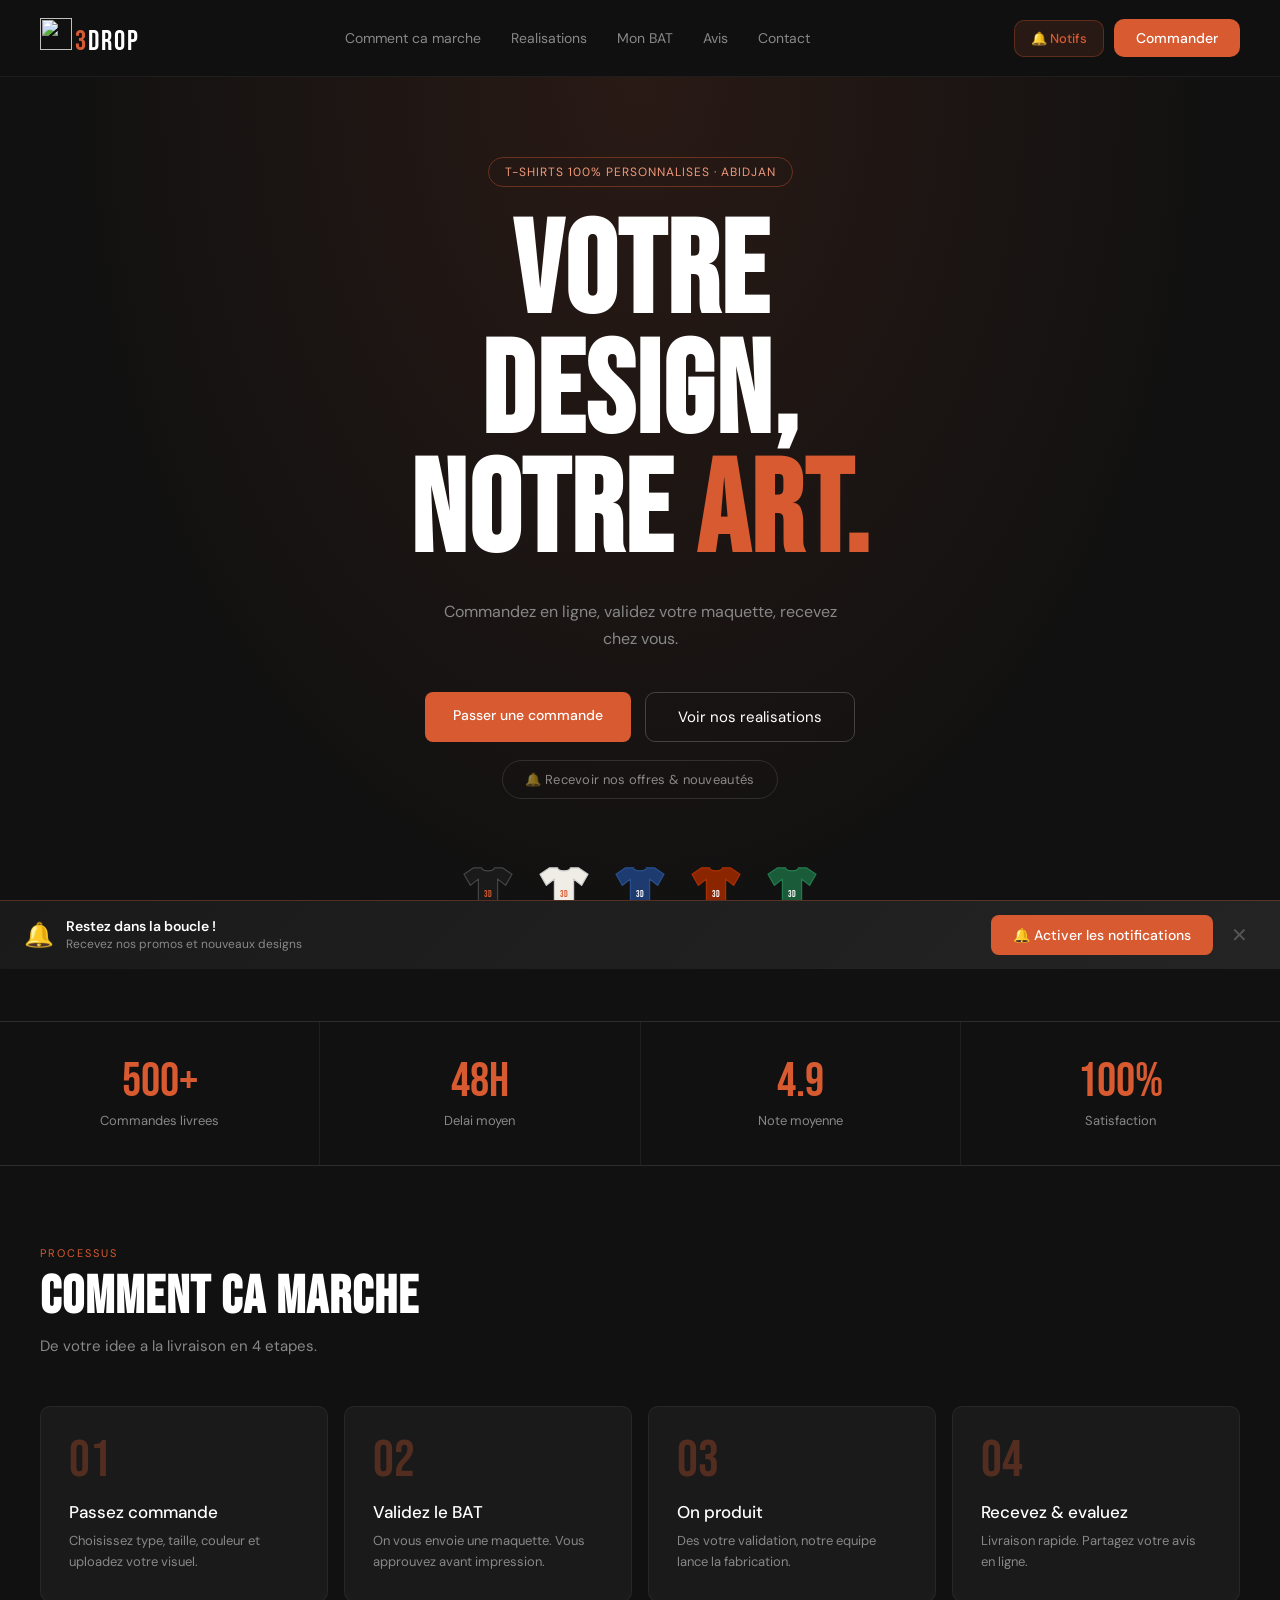
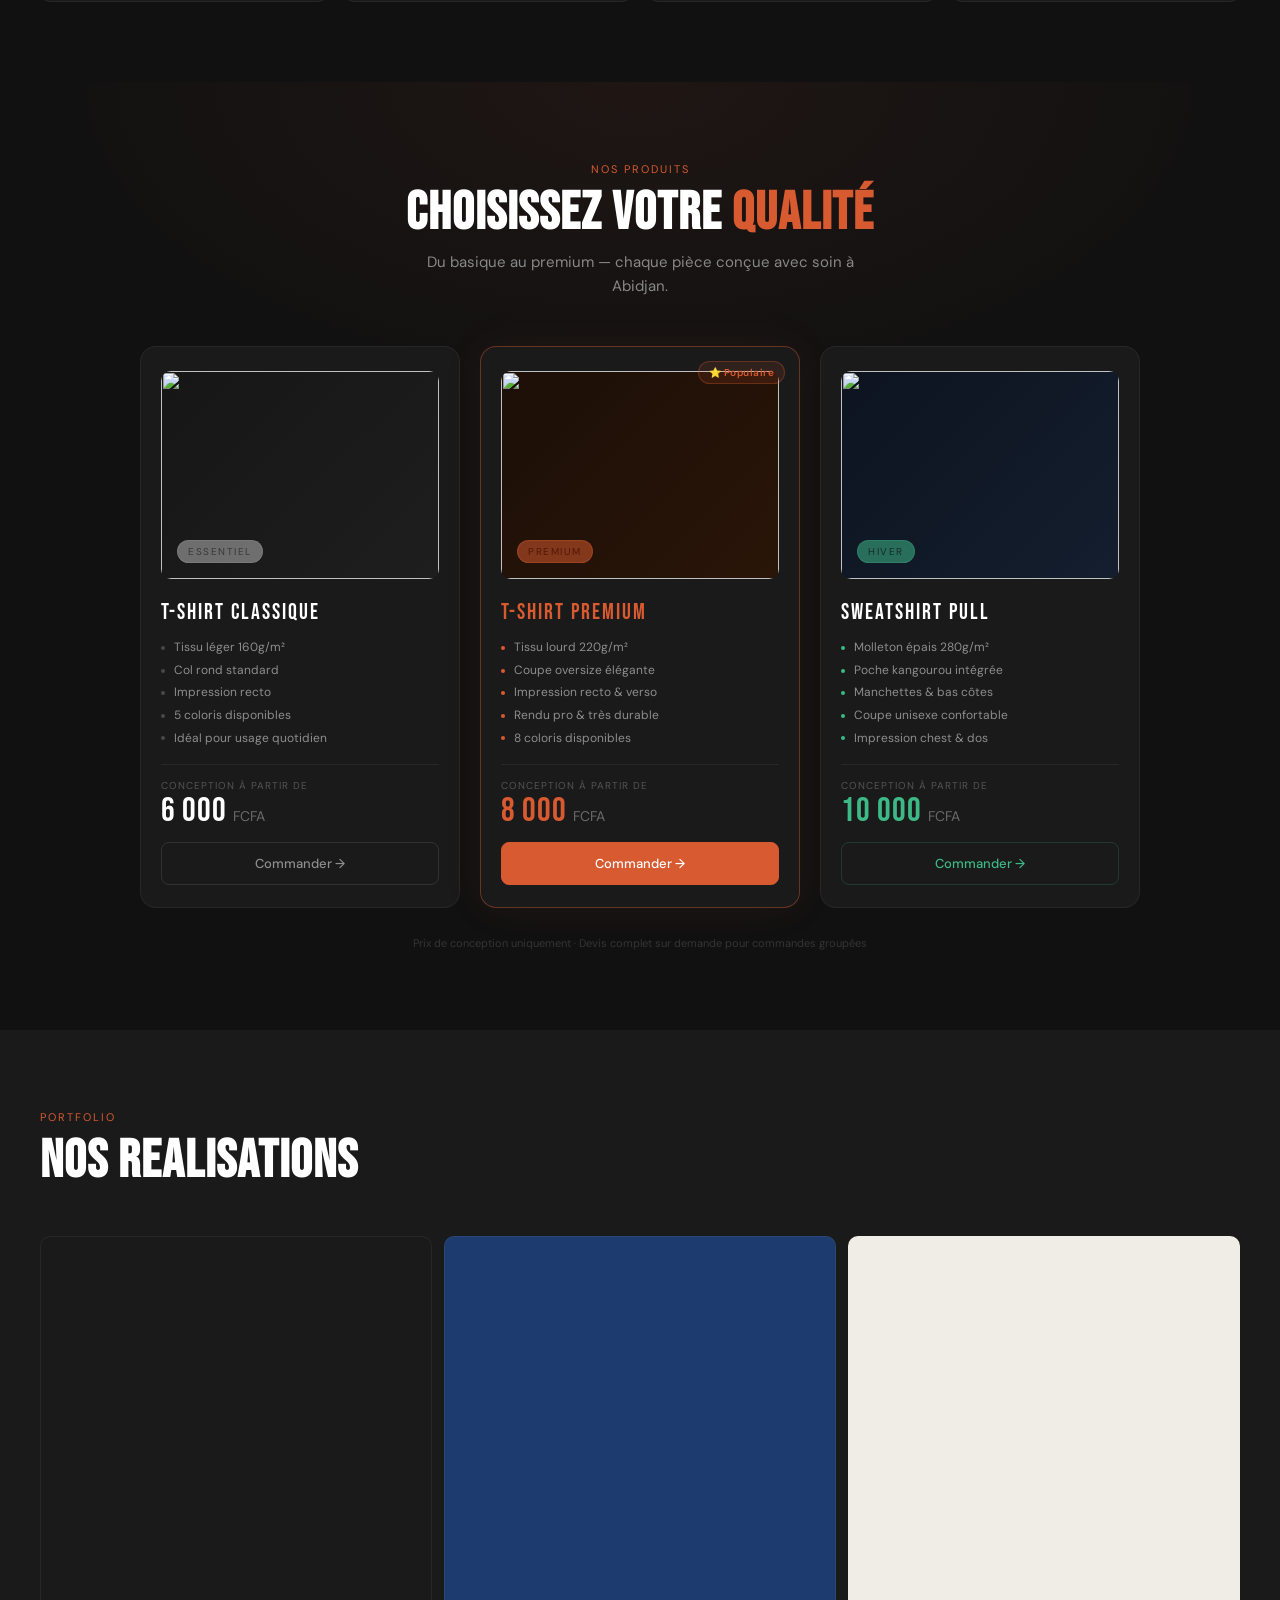
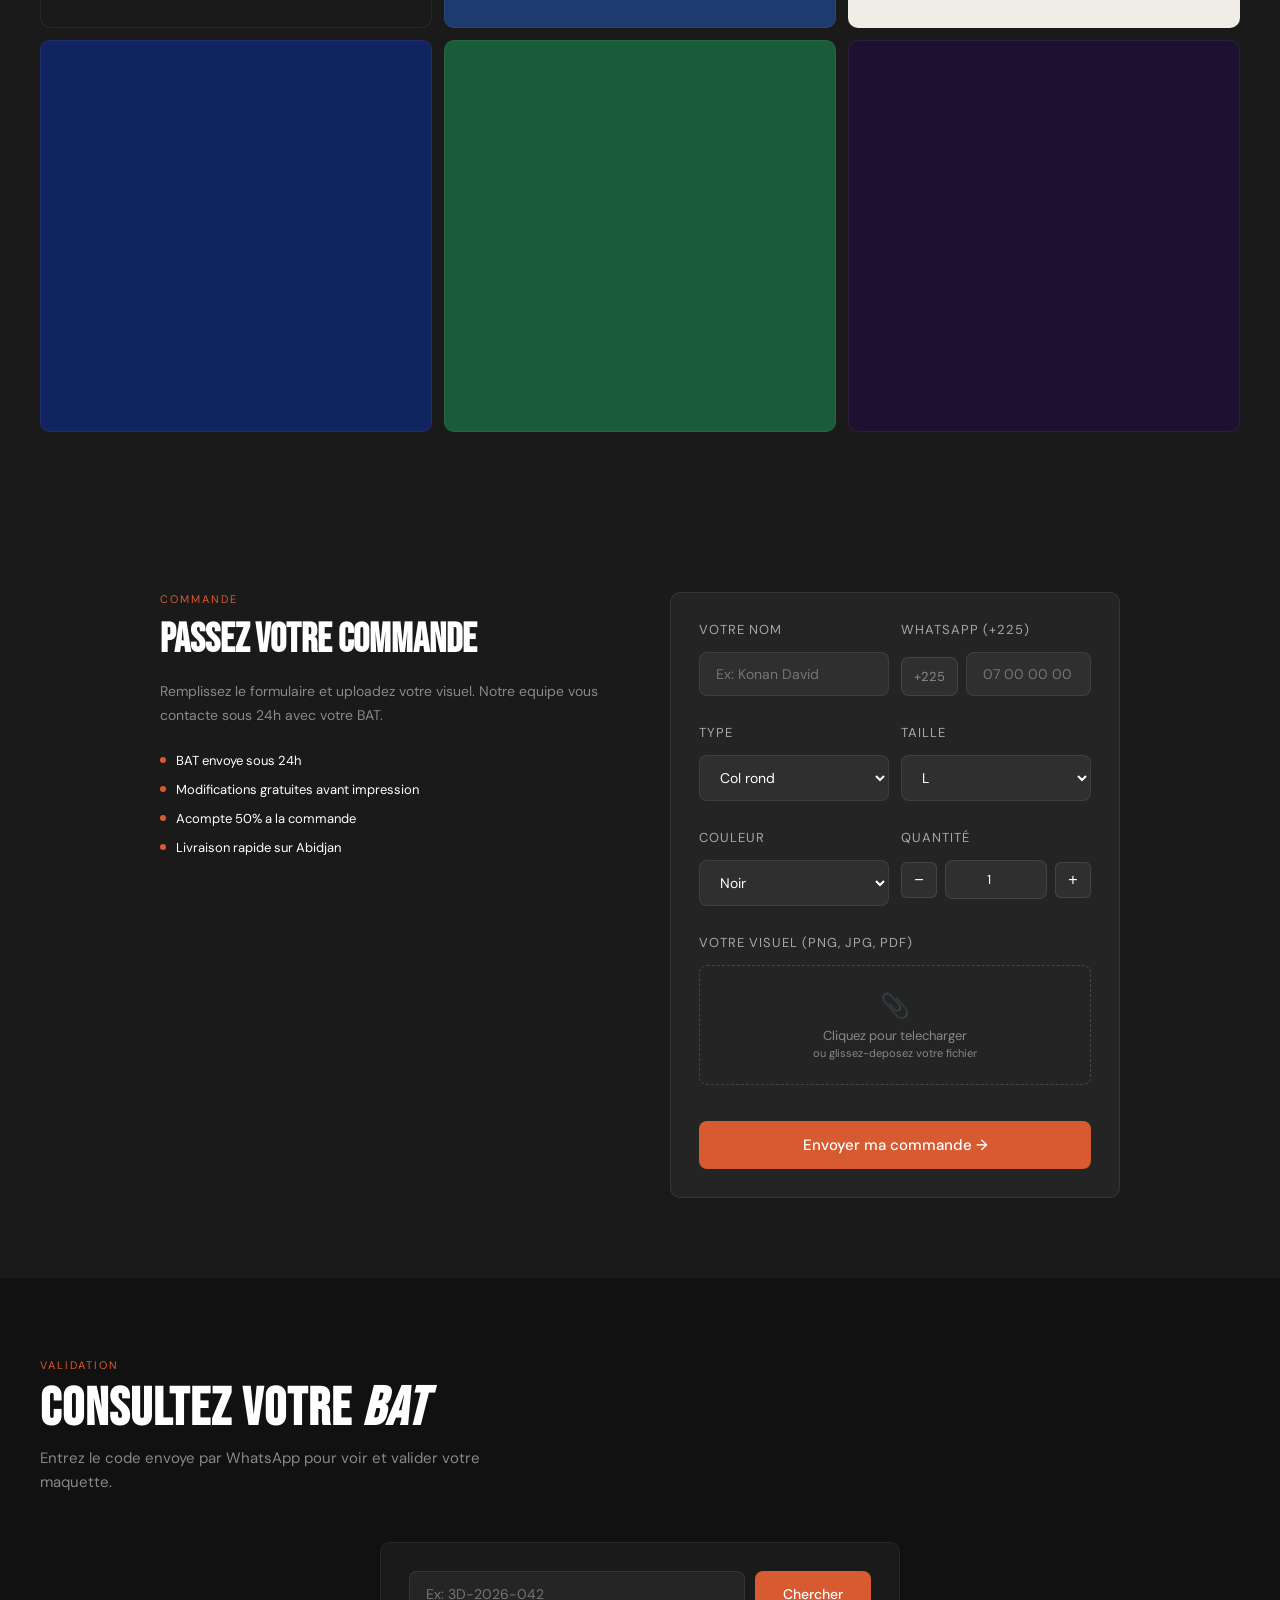
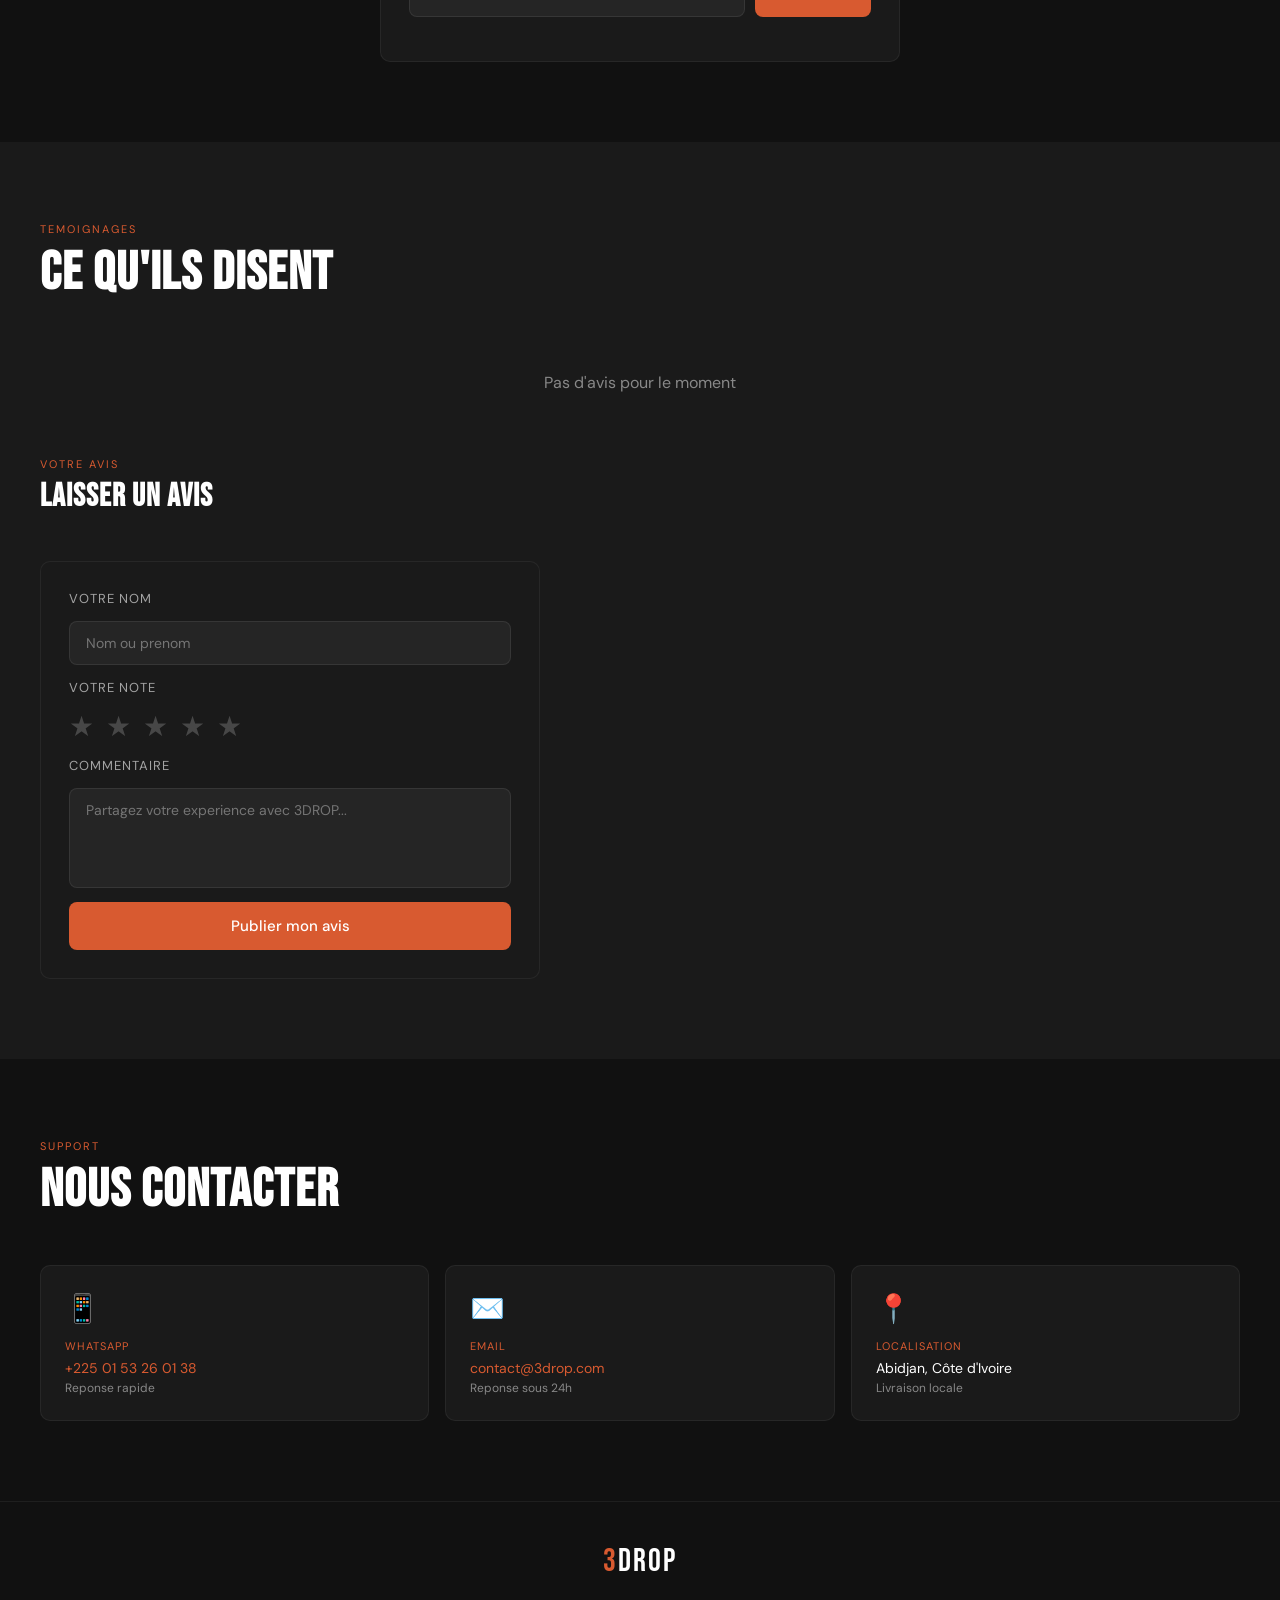
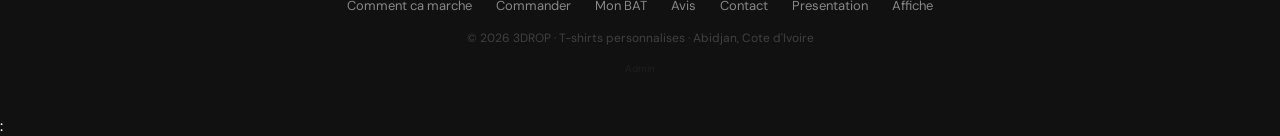
==== commit 5ffd76f9: "Add files via upload" ====
--- a/index.html
+++ b/index.html
@@ -7,805 +7,765 @@
 <link rel="icon" type="image/png" sizes="32x32" href="/3drop_img/forme-de-lemurien.png">
 <link rel="preconnect" href="https://fonts.googleapis.com">
 <link rel="stylesheet" href="sweetalert2.min.css">
+<link rel="stylesheet" href="wbstyle.css">
 <link href="https://fonts.googleapis.com/css2?family=Bebas+Neue&family=DM+Sans:wght@300;400;500&display=swap" rel="stylesheet">
-<style>
-:root{--orange:#D85A30;--orange-light:#F0997B;--dark:#111111;--dark2:#1a1a1a;--dark3:#242424;--gray:#888;--white:#ffffff;--radius:10px;--green:#3DB887;}
-*{margin:0;padding:0;box-sizing:border-box;}html{scroll-behavior:smooth;}
-body{font-family:'DM Sans',sans-serif;background:var(--dark);color:var(--white);overflow-x:hidden;}
-nav{display:flex;align-items:center;justify-content:space-between;padding:18px 40px;border-bottom:1px solid rgba(255,255,255,0.06);position:sticky;top:0;z-index:100;background:rgba(17,17,17,0.95);backdrop-filter:blur(10px);}
-.logo{font-family:'Bebas Neue',sans-serif;font-size:28px;letter-spacing:2px;color:var(--white);}
-.logo span{color:var(--orange);}
-.nav-links{display:flex;gap:30px;}
-.nav-links a{color:var(--gray);text-decoration:none;font-size:14px;transition:color .2s;}
-.nav-links a:hover{color:var(--white);}
-.nav-cta{background:var(--orange);color:var(--white);border:none;padding:10px 22px;border-radius:var(--radius);font-size:14px;font-weight:500;cursor:pointer;font-family:'DM Sans',sans-serif;text-decoration:none;transition:opacity .2s;}
-.nav-cta:hover{opacity:.85;}
-.nav-menu{display:none;background:none;border:none;cursor:pointer;flex-direction:column;gap:5px;}
-.nav-menu span{display:block;width:22px;height:2px;background:var(--white);border-radius:2px;}
-.hero{min-height:90vh;display:flex;flex-direction:column;align-items:center;justify-content:center;text-align:center;padding:80px 40px;position:relative;overflow:hidden;}
-.hero::before{content:'';position:absolute;inset:0;background:radial-gradient(ellipse at 50% 0%,rgba(216,90,48,0.12) 0%,transparent 65%);}
-.hero-badge{display:inline-block;border:1px solid rgba(216,90,48,0.4);color:var(--orange-light);font-size:12px;padding:6px 16px;border-radius:99px;margin-bottom:28px;letter-spacing:1px;text-transform:uppercase;}
-.hero h1{font-family:'Bebas Neue',sans-serif;font-size:clamp(60px,12vw,130px);line-height:.92;letter-spacing:2px;margin-bottom:24px;}
-.hero h1 em{color:var(--orange);font-style:normal;}
-.hero p{font-size:16px;color:var(--gray);max-width:420px;line-height:1.7;margin-bottom:40px;}
-.hero-btns{display:flex;gap:14px;justify-content:center;flex-wrap:wrap;}
-.btn-primary{background:var(--orange);color:var(--white);border:none;padding:14px 32px;border-radius:var(--radius);font-size:15px;font-weight:500;cursor:pointer;font-family:'DM Sans',sans-serif;text-decoration:none;transition:opacity .2s;}
-.btn-primary:hover{opacity:.85;}
-.btn-ghost{background:transparent;color:var(--white);border:1px solid rgba(255,255,255,0.2);padding:14px 32px;border-radius:var(--radius);font-size:15px;cursor:pointer;font-family:'DM Sans',sans-serif;text-decoration:none;transition:border-color .2s;}
-.btn-ghost:hover{border-color:rgba(255,255,255,0.5);}
-.tshirt-strip{display:flex;gap:12px;justify-content:center;margin-top:56px;flex-wrap:wrap;}
-.tshirt-item{display:flex;flex-direction:column;align-items:center;gap:8px;}
-.tshirt-icon{width:64px;height:64px;}
-.tshirt-name{font-size:11px;color:var(--gray);}
-.stats{display:grid;grid-template-columns:repeat(auto-fit,minmax(160px,1fr));gap:1px;background:rgba(255,255,255,0.06);border-top:1px solid rgba(255,255,255,0.06);border-bottom:1px solid rgba(255,255,255,0.06);}
-.stat{padding:36px 24px;text-align:center;background:var(--dark);}
-.stat-num{font-family:'Bebas Neue',sans-serif;font-size:48px;color:var(--orange);line-height:1;}
-.stat-label{font-size:13px;color:var(--gray);margin-top:6px;}
-.section{padding:80px 40px;}
-.section-header{margin-bottom:48px;}
-.section-tag{font-size:11px;color:var(--orange);letter-spacing:2px;text-transform:uppercase;margin-bottom:10px;}
-.section-title{font-family:'Bebas Neue',sans-serif;font-size:clamp(36px,5vw,54px);line-height:1;letter-spacing:1px;}
-.section-sub{font-size:15px;color:var(--gray);margin-top:10px;line-height:1.6;max-width:480px;}
-.steps-grid{display:grid;grid-template-columns:repeat(auto-fit,minmax(220px,1fr));gap:16px;}
-.step-card{background:var(--dark2);border:1px solid rgba(255,255,255,0.06);border-radius:var(--radius);padding:28px;transition:border-color .2s;}
-.step-card:hover{border-color:rgba(216,90,48,0.3);}
-.step-num{font-family:'Bebas Neue',sans-serif;font-size:52px;color:var(--orange);opacity:.3;line-height:1;margin-bottom:14px;}
-.step-title{font-size:17px;font-weight:500;margin-bottom:8px;}
-.step-desc{font-size:13px;color:var(--gray);line-height:1.6;}
-.gallery-grid{display:grid;grid-template-columns:repeat(3,1fr);gap:12px;}
-.gallery-item{aspect-ratio:1;border-radius:var(--radius);background:var(--dark2);border:1px solid rgba(255,255,255,0.06);overflow:hidden;transition:transform .2s,border-color .2s;position:relative;}
-.gallery-item:hover{transform:scale(1.02);border-color:rgba(216,90,48,0.3);}
-.gallery-item img{width:100%;height:100%;object-fit:cover;object-position:center;display:block;transition:transform .3s ease;}
-.gallery-item:hover img{transform:scale(1.06);}
-.order-section{background:var(--dark2);}
-.order-wrap{display:grid;grid-template-columns:1fr 1fr;gap:60px;align-items:start;max-width:960px;margin:0 auto;}
-.order-info h3{font-family:'Bebas Neue',sans-serif;font-size:40px;margin-bottom:16px;}
-.order-info p{font-size:14px;color:var(--gray);line-height:1.7;margin-bottom:24px;}
-.order-perks{display:flex;flex-direction:column;gap:12px;}
-.perk{display:flex;align-items:center;gap:10px;font-size:13px;}
-.perk-dot{width:6px;height:6px;border-radius:50%;background:var(--orange);flex-shrink:0;}
-.form-card{background:var(--dark3);border:1px solid rgba(255,255,255,0.08);border-radius:var(--radius);padding:28px;}
-.form-row{display:grid;grid-template-columns:1fr 1fr;gap:12px;margin-bottom:12px;}
-.form-group{display:flex;flex-direction:column;gap:6px;}
-.form-label{font-size:12px;color:var(--gray);}
-.form-control{background:rgba(255,255,255,0.05);border:1px solid rgba(255,255,255,0.1);border-radius:8px;padding:10px 12px;color:var(--white);font-size:13px;font-family:'DM Sans',sans-serif;outline:none;transition:border-color .2s;width:100%;}
-.form-control:focus{border-color:var(--orange);}
-.form-control option{background:var(--dark3);}
-.tel-input-group{display:flex;gap:8px;align-items:flex-end;}
-.tel-prefix{background:rgba(255,255,255,0.05);border:1px solid rgba(255,255,255,0.1);border-radius:8px;padding:10px 12px;color:var(--gray);font-size:13px;font-family:'DM Sans',sans-serif;white-space:nowrap;}
-.tel-input-group input{flex:1;}
-.qty-input-group{display:flex;align-items:center;gap:8px;}
-.qty-btn{background:rgba(255,255,255,0.05);border:1px solid rgba(255,255,255,0.1);border-radius:6px;width:36px;height:36px;color:var(--white);font-size:16px;cursor:pointer;transition:background .2s;}
-.qty-btn:hover{background:rgba(255,255,255,0.1);}
-.qty-input{flex:1;background:rgba(255,255,255,0.05);border:1px solid rgba(255,255,255,0.1);border-radius:8px;padding:10px 12px;color:var(--white);font-size:13px;font-family:'DM Sans',sans-serif;text-align:center;outline:none;}
-.qty-input:focus{border-color:var(--orange);}
-.upload-zone{border:1px dashed rgba(255,255,255,0.15);border-radius:8px;padding:24px;text-align:center;margin-bottom:14px;cursor:pointer;transition:border-color .2s;}
-.upload-zone:hover{border-color:var(--orange);}
-.upload-icon{font-size:24px;color:rgba(255,255,255,0.2);}
-.btn-submit{width:100%;background:var(--orange);color:var(--white);border:none;padding:14px;border-radius:8px;font-size:15px;font-weight:500;cursor:pointer;font-family:'DM Sans',sans-serif;transition:opacity .2s;}
-.btn-submit:hover{opacity:.85;}
-.btn-submit:disabled{opacity:.5;cursor:not-allowed;}
-
-/* BAT */
-.bat-section{background:var(--dark);}
-.bat-card{background:var(--dark2);border:1px solid rgba(255,255,255,0.06);border-radius:var(--radius);padding:28px;max-width:520px;}
-.bat-input-wrap{display:flex;gap:10px;margin-bottom:16px;}
-.bat-input-wrap input{flex:1;}
-.bat-info-box{background:var(--dark3);border-radius:10px;padding:20px;margin-top:4px;display:none;}
-.bat-info-header{display:flex;align-items:center;justify-content:space-between;margin-bottom:16px;flex-wrap:wrap;gap:8px;}
-.bat-info-code{font-family:'Bebas Neue',sans-serif;font-size:22px;color:var(--orange);letter-spacing:2px;}
-.bat-details{display:grid;grid-template-columns:1fr 1fr;gap:10px;margin-bottom:16px;}
-.bat-detail-label{font-size:10px;color:var(--gray);text-transform:uppercase;letter-spacing:1px;}
-.bat-detail-val{font-size:13px;color:var(--white);margin-top:2px;font-weight:500;}
-.bat-maquette{background:rgba(255,255,255,0.04);border-radius:8px;padding:16px;text-align:center;margin-bottom:14px;border:1px solid rgba(255,255,255,0.06);}
-.bat-maquette img{max-width:200px;max-height:160px;object-fit:contain;border-radius:6px;}
-.bat-btns{display:flex;gap:10px;}
-.btn-validate{flex:1;background:rgba(61,184,135,0.15);border:1px solid rgba(61,184,135,0.4);color:var(--green);padding:12px;border-radius:8px;font-size:14px;font-weight:500;cursor:pointer;font-family:'DM Sans',sans-serif;transition:background .2s;}
-.btn-validate:hover{background:rgba(61,184,135,0.25);}
-.btn-modify{flex:1;background:rgba(216,90,48,0.1);border:1px solid rgba(216,90,48,0.3);color:var(--orange-light);padding:12px;border-radius:8px;font-size:14px;font-weight:500;cursor:pointer;font-family:'DM Sans',sans-serif;transition:background .2s;}
-.btn-modify:hover{background:rgba(216,90,48,0.2);}
-.bat-modify-block{display:none;margin-top:12px;}
-.bat-modify-block textarea{width:100%;background:rgba(255,255,255,0.05);border:1px solid rgba(255,255,255,0.1);border-radius:8px;padding:10px 12px;color:var(--white);font-size:13px;font-family:'DM Sans',sans-serif;outline:none;resize:none;margin-bottom:10px;}
-.bat-status-done{background:rgba(61,184,135,0.08);border:1px solid rgba(61,184,135,0.2);border-radius:8px;padding:14px;text-align:center;color:var(--green);font-size:14px;}
-.bat-status-mod{background:rgba(216,90,48,0.08);border:1px solid rgba(216,90,48,0.2);border-radius:8px;padding:14px;text-align:center;color:var(--orange-light);font-size:14px;}
-.bat-status-wait{background:rgba(255,255,255,0.04);border:1px solid rgba(255,255,255,0.08);border-radius:8px;padding:14px;text-align:center;color:var(--gray);font-size:13px;}
-
-/* MSGS */
-.success-msg{display:none;background:rgba(61,184,135,0.1);border:1px solid rgba(61,184,135,0.3);border-radius:8px;padding:14px;text-align:center;color:var(--green);font-size:14px;margin-top:12px;}
-.error-msg{display:none;background:rgba(216,90,48,0.1);border:1px solid rgba(216,90,48,0.3);border-radius:8px;padding:14px;text-align:center;color:var(--orange-light);font-size:14px;margin-top:12px;}
-.loading-msg{display:none;text-align:center;color:var(--gray);font-size:13px;padding:12px;}
-
-/* REVIEWS */
-.reviews-grid{display:grid;grid-template-columns:repeat(auto-fit,minmax(260px,1fr));gap:16px;}
-.review-card{background:var(--dark2);border:1px solid rgba(255,255,255,0.06);border-radius:var(--radius);padding:24px;}
-.review-top{display:flex;align-items:center;gap:12px;margin-bottom:14px;}
-.avatar{width:38px;height:38px;border-radius:50%;display:flex;align-items:center;justify-content:center;font-size:13px;font-weight:500;flex-shrink:0;background:var(--dark3);}
-.review-name{font-size:14px;font-weight:500;}
-.stars{color:var(--orange);font-size:13px;margin-top:2px;}
-.review-text{font-size:13px;color:var(--gray);line-height:1.6;}
-.avis-form{background:var(--dark2);border:1px solid rgba(255,255,255,0.06);border-radius:var(--radius);padding:28px;max-width:500px;}
-.stars-input{display:flex;gap:6px;}
-.star-btn{background:none;border:none;font-size:28px;cursor:pointer;color:rgba(255,255,255,0.15);transition:color .1s;}
-.star-btn.active,.star-btn:hover{color:var(--orange);}
-.contact-grid{display:grid;grid-template-columns:repeat(auto-fit,minmax(200px,1fr));gap:16px;}
-.contact-card{background:var(--dark2);border:1px solid rgba(255,255,255,0.06);border-radius:var(--radius);padding:24px;}
-.contact-icon{font-size:28px;margin-bottom:12px;}
-.contact-label{font-size:11px;color:var(--orange);letter-spacing:1px;text-transform:uppercase;margin-bottom:6px;}
-.contact-val{font-size:14px;}
-.contact-sub{font-size:12px;color:var(--gray);margin-top:3px;}
-footer{background:var(--dark);border-top:1px solid rgba(255,255,255,0.06);padding:40px;display:flex;flex-direction:column;align-items:center;gap:16px;}
-.footer-logo{font-family:'Bebas Neue',sans-serif;font-size:32px;letter-spacing:2px;}
-.footer-logo span{color:var(--orange);}
-.footer-links{display:flex;gap:24px;flex-wrap:wrap;justify-content:center;}
-.footer-links a{font-size:13px;color:var(--gray);text-decoration:none;transition:color .2s;}
-.footer-links a:hover{color:var(--white);}
-.footer-copy{font-size:12px;color:rgba(255,255,255,0.2);text-align:center;}
-.spinner{display:inline-block;width:14px;height:14px;border:2px solid rgba(255,255,255,0.2);border-top-color:var(--white);border-radius:50%;animation:spin .6s linear infinite;vertical-align:middle;margin-right:6px;}
-@keyframes spin{to{transform:rotate(360deg);}}
-@keyframes fadeUp{from{opacity:0;transform:translateY(20px);}to{opacity:1;transform:translateY(0);}}
-.hero>*{animation:fadeUp .6s ease both;}
-.hero>*:nth-child(1){animation-delay:.1s;}.hero>*:nth-child(2){animation-delay:.2s;}.hero>*:nth-child(3){animation-delay:.3s;}.hero>*:nth-child(4){animation-delay:.4s;}.hero>*:nth-child(5){animation-delay:.5s;}
-@media(max-width:768px){nav{padding:16px 20px;}.nav-links{display:none;}.nav-menu{display:flex;}.hero{padding:60px 20px;}.section{padding:60px 20px;}.order-wrap{grid-template-columns:1fr;gap:32px;}.gallery-grid{grid-template-columns:repeat(2,1fr);}.form-row{grid-template-columns:1fr;}.bat-btns{flex-direction:column;}.tel-input-group{flex-direction:column;}.tel-input-group .tel-prefix{width:100%;}}
-</style>
+<link rel="manifest" href="/manifest.json">
+<meta name="apple-mobile-web-app-capable" content="yes">
+<meta name="apple-mobile-web-app-status-bar-style" content="black-translucent">
+<meta name="apple-mobile-web-app-title" content="3DROP">
+<link rel="apple-touch-icon" href="/3drop_img/forme-de-lemurien.png">
 </head>
 <body>
 
-<nav>
-  <div class="logo"><img src="/3drop_img/forme-de-lemurien.png" style="width: 32px; height: 32px; margin-right: 3px;" alt=""><span>3</span>DROP</div>
-  <div class="nav-links">
-    <a href="#how">Comment ca marche</a>
-    <a href="#gallery">Realisations</a>
-    <a href="#bat">Mon BAT</a>
-    <a href="#avis">Avis</a>
-    <a href="#contact">Contact</a>
+  <nav>
+    <div class="logo"><img src="/3drop_img/forme-de-lemurien.png" style="width: 32px; height: 32px; margin-right: 3px;" alt=""><span>3</span>DROP</div>
+    <div class="nav-links">
+      <a href="#how">Comment ca marche</a>
+      <a href="#gallery">Realisations</a>
+      <a href="#bat">Mon BAT</a>
+      <a href="#avis">Avis</a>
+      <a href="#contact">Contact</a>
+    </div>
+    <div style="display:flex;align-items:center;gap:10px;">
+      <button id="btn-notif-nav" onclick="activerNotifications()" title="Activer les notifications" style="background:rgba(216,90,48,0.12);color:var(--orange);border:1px solid rgba(216,90,48,0.3);padding:9px 16px;border-radius:var(--radius);font-size:13px;font-weight:500;cursor:pointer;font-family:'DM Sans',sans-serif;transition:all .2s;white-space:nowrap;">🔔 Notifs</button>
+      <a href="#order" class="nav-cta">Commander</a>
+    </div>
+  </nav>
+
+  <section class="hero">
+    <div class="hero-badge">T-shirts 100% personnalises · Abidjan</div>
+    <h1>VOTRE<br>DESIGN,<br>NOTRE <em>ART.</em></h1>
+    <p>Commandez en ligne, validez votre maquette, recevez chez vous.</p>
+    <div class="hero-btns">
+      <a href="#order" class="btn-primary">Passer une commande</a>
+      <a href="#gallery" class="btn-ghost">Voir nos realisations</a>
+    </div>
+    <div style="margin-top:18px;">
+      <button id="btn-notif-hero" onclick="activerNotifications()" style="background:transparent;color:rgba(255,255,255,0.5);border:1px solid rgba(255,255,255,0.12);padding:10px 22px;border-radius:99px;font-size:13px;cursor:pointer;font-family:'DM Sans',sans-serif;transition:all .3s;letter-spacing:.3px;">🔔 Recevoir nos offres & nouveautés</button>
+    </div>
+    <div class="tshirt-strip">
+      <div class="tshirt-item"><div class="tshirt-icon"><svg viewBox="0 0 80 80"><path d="M10 24L22 16H32C32 21 48 21 48 16H58L70 24L62 38L52 30V68H28V30L18 38Z" fill="#1a1a1a" stroke="#444" stroke-width="1.5" stroke-linejoin="round"/><text x="40" y="52" text-anchor="middle" font-size="11" fill="#D85A30" font-family="'Bebas Neue',sans-serif">3D</text></svg></div><span class="tshirt-name">Noir</span></div>
+      <div class="tshirt-item"><div class="tshirt-icon"><svg viewBox="0 0 80 80"><path d="M10 24L22 16H32C32 21 48 21 48 16H58L70 24L62 38L52 30V68H28V30L18 38Z" fill="#f0ede6" stroke="#ccc" stroke-width="1.5" stroke-linejoin="round"/><text x="40" y="52" text-anchor="middle" font-size="11" fill="#D85A30" font-family="'Bebas Neue',sans-serif">3D</text></svg></div><span class="tshirt-name">Blanc</span></div>
+      <div class="tshirt-item"><div class="tshirt-icon"><svg viewBox="0 0 80 80"><path d="M10 24L22 16H32C32 21 48 21 48 16H58L70 24L62 38L52 30V68H28V30L18 38Z" fill="#1D3B6E" stroke="#2a4f8f" stroke-width="1.5" stroke-linejoin="round"/><text x="40" y="52" text-anchor="middle" font-size="11" fill="#fff" font-family="'Bebas Neue',sans-serif">3D</text></svg></div><span class="tshirt-name">Marine</span></div>
+      <div class="tshirt-item"><div class="tshirt-icon"><svg viewBox="0 0 80 80"><path d="M10 24L22 16H32C32 21 48 21 48 16H58L70 24L62 38L52 30V68H28V30L18 38Z" fill="#8B2500" stroke="#a83000" stroke-width="1.5" stroke-linejoin="round"/><text x="40" y="52" text-anchor="middle" font-size="11" fill="#fff" font-family="'Bebas Neue',sans-serif">3D</text></svg></div><span class="tshirt-name">Bordeaux</span></div>
+      <div class="tshirt-item"><div class="tshirt-icon"><svg viewBox="0 0 80 80"><path d="M10 24L22 16H32C32 21 48 21 48 16H58L70 24L62 38L52 30V68H28V30L18 38Z" fill="#1a5c3a" stroke="#227a4e" stroke-width="1.5" stroke-linejoin="round"/><text x="40" y="52" text-anchor="middle" font-size="11" fill="#fff" font-family="'Bebas Neue',sans-serif">3D</text></svg></div><span class="tshirt-name">Vert</span></div>
+    </div>
+  </section>
+
+  <div class="stats">
+    <div class="stat"><div class="stat-num">500+</div><div class="stat-label">Commandes livrees</div></div>
+    <div class="stat"><div class="stat-num">48H</div><div class="stat-label">Delai moyen</div></div>
+    <div class="stat"><div class="stat-num">4.9</div><div class="stat-label">Note moyenne</div></div>
+    <div class="stat"><div class="stat-num">100%</div><div class="stat-label">Satisfaction</div></div>
   </div>
-  <div style="display:flex;align-items:center;gap:10px;">
-    <button id="btn-notif-nav" onclick="activerNotifications()" title="Activer les notifications" style="background:rgba(216,90,48,0.12);color:var(--orange);border:1px solid rgba(216,90,48,0.3);padding:9px 16px;border-radius:var(--radius);font-size:13px;font-weight:500;cursor:pointer;font-family:'DM Sans',sans-serif;transition:all .2s;white-space:nowrap;">🔔 Notifs</button>
-    <a href="#order" class="nav-cta">Commander</a>
-  </div>
-  <!-- <button class="nav-menu" onclick="toggleMenu()"><span></span><span></span><span></span></button> -->
-</nav>
-
-<section class="hero">
-  <div class="hero-badge">T-shirts 100% personnalises · Abidjan</div>
-  <h1>VOTRE<br>DESIGN,<br>NOTRE <em>ART.</em></h1>
-  <p>Commandez en ligne, validez votre maquette, recevez chez vous.</p>
-  <div class="hero-btns">
-    <a href="#order" class="btn-primary">Passer une commande</a>
-    <a href="#gallery" class="btn-ghost">Voir nos realisations</a>
-  </div>
-  <div style="margin-top:18px;">
-    <button id="btn-notif-hero" onclick="activerNotifications()" style="background:transparent;color:rgba(255,255,255,0.5);border:1px solid rgba(255,255,255,0.12);padding:10px 22px;border-radius:99px;font-size:13px;cursor:pointer;font-family:'DM Sans',sans-serif;transition:all .3s;letter-spacing:.3px;">🔔 Recevoir nos offres & nouveautés</button>
-  </div>
-  <div class="tshirt-strip">
-    <div class="tshirt-item"><div class="tshirt-icon"><svg viewBox="0 0 80 80"><path d="M10 24L22 16H32C32 21 48 21 48 16H58L70 24L62 38L52 30V68H28V30L18 38Z" fill="#1a1a1a" stroke="#444" stroke-width="1.5" stroke-linejoin="round"/><text x="40" y="52" text-anchor="middle" font-size="11" fill="#D85A30" font-family="'Bebas Neue',sans-serif">3D</text></svg></div><span class="tshirt-name">Noir</span></div>
-    <div class="tshirt-item"><div class="tshirt-icon"><svg viewBox="0 0 80 80"><path d="M10 24L22 16H32C32 21 48 21 48 16H58L70 24L62 38L52 30V68H28V30L18 38Z" fill="#f0ede6" stroke="#ccc" stroke-width="1.5" stroke-linejoin="round"/><text x="40" y="52" text-anchor="middle" font-size="11" fill="#D85A30" font-family="'Bebas Neue',sans-serif">3D</text></svg></div><span class="tshirt-name">Blanc</span></div>
-    <div class="tshirt-item"><div class="tshirt-icon"><svg viewBox="0 0 80 80"><path d="M10 24L22 16H32C32 21 48 21 48 16H58L70 24L62 38L52 30V68H28V30L18 38Z" fill="#1D3B6E" stroke="#2a4f8f" stroke-width="1.5" stroke-linejoin="round"/><text x="40" y="52" text-anchor="middle" font-size="11" fill="#fff" font-family="'Bebas Neue',sans-serif">3D</text></svg></div><span class="tshirt-name">Marine</span></div>
-    <div class="tshirt-item"><div class="tshirt-icon"><svg viewBox="0 0 80 80"><path d="M10 24L22 16H32C32 21 48 21 48 16H58L70 24L62 38L52 30V68H28V30L18 38Z" fill="#8B2500" stroke="#a83000" stroke-width="1.5" stroke-linejoin="round"/><text x="40" y="52" text-anchor="middle" font-size="11" fill="#fff" font-family="'Bebas Neue',sans-serif">3D</text></svg></div><span class="tshirt-name">Bordeaux</span></div>
-    <div class="tshirt-item"><div class="tshirt-icon"><svg viewBox="0 0 80 80"><path d="M10 24L22 16H32C32 21 48 21 48 16H58L70 24L62 38L52 30V68H28V30L18 38Z" fill="#1a5c3a" stroke="#227a4e" stroke-width="1.5" stroke-linejoin="round"/><text x="40" y="52" text-anchor="middle" font-size="11" fill="#fff" font-family="'Bebas Neue',sans-serif">3D</text></svg></div><span class="tshirt-name">Vert</span></div>
-  </div>
-</section>
-
-<div class="stats">
-  <div class="stat"><div class="stat-num">500+</div><div class="stat-label">Commandes livrees</div></div>
-  <div class="stat"><div class="stat-num">48H</div><div class="stat-label">Delai moyen</div></div>
-  <div class="stat"><div class="stat-num">4.9</div><div class="stat-label">Note moyenne</div></div>
-  <div class="stat"><div class="stat-num">100%</div><div class="stat-label">Satisfaction</div></div>
-</div>
-
-<section class="section" id="how">
-  <div class="section-header"><div class="section-tag">Processus</div><h2 class="section-title">COMMENT CA MARCHE</h2><p class="section-sub">De votre idee a la livraison en 4 etapes.</p></div>
-  <div class="steps-grid">
-    <div class="step-card"><div class="step-num">01</div><div class="step-title">Passez commande</div><p class="step-desc">Choisissez type, taille, couleur et uploadez votre visuel.</p></div>
-    <div class="step-card"><div class="step-num">02</div><div class="step-title">Validez le BAT</div><p class="step-desc">On vous envoie une maquette. Vous approuvez avant impression.</p></div>
-    <div class="step-card"><div class="step-num">03</div><div class="step-title">On produit</div><p class="step-desc">Des votre validation, notre equipe lance la fabrication.</p></div>
-    <div class="step-card"><div class="step-num">04</div><div class="step-title">Recevez & evaluez</div><p class="step-desc">Livraison rapide. Partagez votre avis en ligne.</p></div>
-  </div>
-</section>
-
-<section class="section" id="gallery" style="background:var(--dark2);">
-  <div class="section-header"><div class="section-tag">Portfolio</div><h2 class="section-title">NOS REALISATIONS</h2></div>
-  <div class="gallery-grid" id="gallery-grid">
-    <div class="gallery-item"><img src="https://res.cloudinary.com/deipbhmsn/image/upload/v1778504022/black_tshirt_67_h56jwx.jpg" alt="Realisation 1" onerror="this.parentElement.style.background='#1a1a1a';this.style.display='none'"></div>
-    <div class="gallery-item"><img src="https://res.cloudinary.com/deipbhmsn/image/upload/v1778509552/Kiroua_D_u63cut.png" alt="Realisation 2" onerror="this.parentElement.style.background='#1D3B6E';this.style.display='none'"></div>
-    <div class="gallery-item"><img src="https://res.cloudinary.com/deipbhmsn/image/upload/v1778931053/WhatsApp_Image_2026-05-15_at_01.15.45_qyssix.jpg" alt="Realisation 3" onerror="this.parentElement.style.background='#f0ede6';this.style.display='none'"></div>
-    <div class="gallery-item"><img src="https://res.cloudinary.com/deipbhmsn/image/upload/v1778510594/Dame_Olamide_durfrs.png" alt="Realisation 4" onerror="this.parentElement.style.background='#0F2460';this.style.display='none'"></div>
-    <div class="gallery-item"><img src="https://res.cloudinary.com/deipbhmsn/image/upload/v1778502622/t%C3%A9l%C3%A9charger_2_tbzrcm.png" alt="Realisation 5" onerror="this.parentElement.style.background='#1a5c3a';this.style.display='none'"></div>
-    <div class="gallery-item"><img src="https://res.cloudinary.com/deipbhmsn/image/upload/v1778508038/assoc_akf9c2.jpg" alt="Realisation 6" onerror="this.parentElement.style.background='#1e1030';this.style.display='none'"></div>
-  </div>
-</section>
-
-<section class="section order-section" id="order">
-  <div class="order-wrap">
-    <div class="order-info">
-      <div class="section-tag">Commande</div>
-      <h3>PASSEZ VOTRE COMMANDE</h3>
-      <p>Remplissez le formulaire et uploadez votre visuel. Notre equipe vous contacte sous 24h avec votre BAT.</p>
-      <div class="order-perks">
-        <div class="perk"><div class="perk-dot"></div><span>BAT envoye sous 24h</span></div>
-        <div class="perk"><div class="perk-dot"></div><span>Modifications gratuites avant impression</span></div>
-        <div class="perk"><div class="perk-dot"></div><span>Acompte 50% a la commande</span></div>
-        <div class="perk"><div class="perk-dot"></div><span>Livraison rapide sur Abidjan</span></div>
-      </div>
-    </div>
-    <div class="form-card">
-      <div class="form-row">
-        <div class="form-group"><label class="form-label">Votre nom</label><input type="text" class="form-control" placeholder="Ex: Konan David" id="f-nom"></div>
+
+  <!-- COMMENT CA MARCHE -->
+  <section class="section" id="how">
+    <div class="section-header"><div class="section-tag">Processus</div><h2 class="section-title">COMMENT CA MARCHE</h2><p class="section-sub">De votre idee a la livraison en 4 etapes.</p></div>
+    <div class="steps-grid">
+      <div class="step-card"><div class="step-num">01</div><div class="step-title">Passez commande</div><p class="step-desc">Choisissez type, taille, couleur et uploadez votre visuel.</p></div>
+      <div class="step-card"><div class="step-num">02</div><div class="step-title">Validez le BAT</div><p class="step-desc">On vous envoie une maquette. Vous approuvez avant impression.</p></div>
+      <div class="step-card"><div class="step-num">03</div><div class="step-title">On produit</div><p class="step-desc">Des votre validation, notre equipe lance la fabrication.</p></div>
+      <div class="step-card"><div class="step-num">04</div><div class="step-title">Recevez & evaluez</div><p class="step-desc">Livraison rapide. Partagez votre avis en ligne.</p></div>
+    </div>
+  </section>
+
+  <!-- PRICING TSHIRTS -->
+  <!-- SECTION TARIFS -->
+  <section class="section" id="tarifs" style="background:var(--dark);position:relative;overflow:hidden;">
+    <div style="position:absolute;inset:0;background:radial-gradient(ellipse 70% 50% at 50% 0%,rgba(216,90,48,0.07) 0%,transparent 70%);pointer-events:none;"></div>
+    <div style="position:relative;z-index:1;">
+      <div class="section-header" style="text-align:center;">
+        <div class="section-tag" style="text-align:center;">Nos Produits</div>
+        <h2 class="section-title" style="text-align:center;">CHOISISSEZ VOTRE <em style="color:var(--orange);font-style:normal;">QUALITÉ</em></h2>
+        <p class="section-sub" style="margin:10px auto 0;text-align:center;">Du basique au premium — chaque pièce conçue avec soin à Abidjan.</p>
+      </div>
+      <div class="pricing-grid">
+  
+        <!-- 1 — Classique -->
+        <div class="pricing-card">
+          <div class="pricing-img-wrap">
+            <div class="pricing-img-box" style="background:linear-gradient(135deg,#161616,#1e1e1e);">
+              <img src="https://res.cloudinary.com/deipbhmsn/image/upload/v1779835333/T-shirt_surdimensionn%C3%A9_%C3%A0_manches_courtes_avec_lettre_pour_unisexe_abcmfj.jpg" alt="" srcset="">
+              <div class="pricing-tag" style="background:rgba(204, 203, 203, 0.479);color:rgba(8, 8, 8, 0.527);border:1px solid rgba(255,255,255,0.08);">Essentiel</div>
+            </div>
+          </div>
+          <div class="pricing-body">
+            <div class="pricing-name">T-Shirt Classique</div>
+            <div class="pricing-specs">
+              <div class="spec-row"><span class="spec-dot"></span>Tissu léger 160g/m²</div>
+              <div class="spec-row"><span class="spec-dot"></span>Col rond standard</div>
+              <div class="spec-row"><span class="spec-dot"></span>Impression recto</div>
+              <div class="spec-row"><span class="spec-dot"></span>5 coloris disponibles</div>
+              <div class="spec-row"><span class="spec-dot"></span>Idéal pour usage quotidien</div>
+            </div>
+            <div class="pricing-divider"></div>
+            <div>
+              <div class="pricing-label">Conception à partir de</div>
+              <div class="pricing-price">6 000 <span>FCFA</span></div>
+            </div>
+            <a href="#order" class="pricing-cta">Commander →</a>
+          </div>
+        </div>
+  
+        <!-- 2 — Premium (featured) -->
+        <div class="pricing-card pricing-card--featured">
+          <div class="pricing-popular">⭐ Populaire</div>
+          <div class="pricing-img-wrap">
+            <div class="pricing-img-box" style="background:linear-gradient(135deg,#1c0f07,#2a1508);">
+              <img src="https://res.cloudinary.com/deipbhmsn/image/upload/v1779835332/t%C3%A9l%C3%A9charger_4_xt9mec.jpg" alt="" srcset="">
+              <div class="pricing-tag" style="background:rgba(216, 90, 48, 0.534);color:#521805;border:1px solid rgba(216,90,48,0.3);">Premium</div>
+            </div>
+          </div>
+          <div class="pricing-body">
+            <div class="pricing-name" style="color:var(--orange);">T-Shirt Premium</div>
+            <div class="pricing-specs">
+              <div class="spec-row"><span class="spec-dot" style="background:#D85A30;"></span>Tissu lourd 220g/m²</div>
+              <div class="spec-row"><span class="spec-dot" style="background:#D85A30;"></span>Coupe oversize élégante</div>
+              <div class="spec-row"><span class="spec-dot" style="background:#D85A30;"></span>Impression recto & verso</div>
+              <div class="spec-row"><span class="spec-dot" style="background:#D85A30;"></span>Rendu pro & très durable</div>
+              <div class="spec-row"><span class="spec-dot" style="background:#D85A30;"></span>8 coloris disponibles</div>
+            </div>
+            <div class="pricing-divider"></div>
+            <div>
+              <div class="pricing-label">Conception à partir de</div>
+              <div class="pricing-price" style="color:var(--orange);">8 000 <span>FCFA</span></div>
+            </div>
+            <a href="#order" class="pricing-cta pricing-cta--orange">Commander →</a>
+          </div>
+        </div>
+  
+        <!-- 3 — Pull -->
+        <div class="pricing-card">
+          <div class="pricing-img-wrap">
+            <div class="pricing-img-box" style="background:linear-gradient(135deg,#0d1420,#141e2e);">
+              <img src="https://res.cloudinary.com/deipbhmsn/image/upload/v1779835332/t%C3%A9l%C3%A9charger_5_wssjph.jpg" alt="" srcset="">
+              <div class="pricing-tag" style="background:rgba(61, 184, 135, 0.541);color:#141414bd;border:1px solid rgba(61,184,135,0.25);">Hiver</div>
+            </div>
+          </div>
+          <div class="pricing-body">
+            <div class="pricing-name">Sweatshirt Pull</div>
+            <div class="pricing-specs">
+              <div class="spec-row"><span class="spec-dot" style="background:#3DB887;"></span>Molleton épais 280g/m²</div>
+              <div class="spec-row"><span class="spec-dot" style="background:#3DB887;"></span>Poche kangourou intégrée</div>
+              <div class="spec-row"><span class="spec-dot" style="background:#3DB887;"></span>Manchettes & bas côtes</div>
+              <div class="spec-row"><span class="spec-dot" style="background:#3DB887;"></span>Coupe unisexe confortable</div>
+              <div class="spec-row"><span class="spec-dot" style="background:#3DB887;"></span>Impression chest & dos</div>
+            </div>
+            <div class="pricing-divider"></div>
+            <div>
+              <div class="pricing-label">Conception à partir de</div>
+              <div class="pricing-price" style="color:#3DB887;">10 000 <span>FCFA</span></div>
+            </div>
+            <a href="#order" class="pricing-cta" style="border-color:rgba(61,184,135,0.2);color:#3DB887;">Commander →</a>
+          </div>
+        </div>
+  
+      </div>
+      <p style="text-align:center;font-size:11px;color:rgba(255,255,255,0.15);margin-top:28px;">Prix de conception uniquement · Devis complet sur demande pour commandes groupées</p>
+    </div>
+  </section>
+
+  <!-- REALISATIONS -->
+  <section class="section" id="gallery" style="background:var(--dark2);">
+    <div class="section-header"><div class="section-tag">Portfolio</div><h2 class="section-title">NOS REALISATIONS</h2></div>
+    <div class="gallery-grid" id="gallery-grid">
+      <div class="gallery-item"><img src="https://res.cloudinary.com/deipbhmsn/image/upload/v1778504022/black_tshirt_67_h56jwx.jpg" alt="Realisation 1" onerror="this.parentElement.style.background='#1a1a1a';this.style.display='none'"></div>
+      <div class="gallery-item"><img src="https://res.cloudinary.com/deipbhmsn/image/upload/v1778509552/Kiroua_D_u63cut.png" alt="Realisation 2" onerror="this.parentElement.style.background='#1D3B6E';this.style.display='none'"></div>
+      <div class="gallery-item"><img src="https://res.cloudinary.com/deipbhmsn/image/upload/v1778931053/WhatsApp_Image_2026-05-15_at_01.15.45_qyssix.jpg" alt="Realisation 3" onerror="this.parentElement.style.background='#f0ede6';this.style.display='none'"></div>
+      <div class="gallery-item"><img src="https://res.cloudinary.com/deipbhmsn/image/upload/v1778510594/Dame_Olamide_durfrs.png" alt="Realisation 4" onerror="this.parentElement.style.background='#0F2460';this.style.display='none'"></div>
+      <div class="gallery-item"><img src="https://res.cloudinary.com/deipbhmsn/image/upload/v1778502622/t%C3%A9l%C3%A9charger_2_tbzrcm.png" alt="Realisation 5" onerror="this.parentElement.style.background='#1a5c3a';this.style.display='none'"></div>
+      <div class="gallery-item"><img src="https://res.cloudinary.com/deipbhmsn/image/upload/v1778508038/assoc_akf9c2.jpg" alt="Realisation 6" onerror="this.parentElement.style.background='#1e1030';this.style.display='none'"></div>
+    </div>
+  </section>
+  <!-- COMMANDES -->
+  <section class="section order-section" id="order">
+    <div class="order-wrap">
+      <div class="order-info">
+        <div class="section-tag">Commande</div>
+        <h3>PASSEZ VOTRE COMMANDE</h3>
+        <p>Remplissez le formulaire et uploadez votre visuel. Notre equipe vous contacte sous 24h avec votre BAT.</p>
+        <div class="order-perks">
+          <div class="perk"><div class="perk-dot"></div><span>BAT envoye sous 24h</span></div>
+          <div class="perk"><div class="perk-dot"></div><span>Modifications gratuites avant impression</span></div>
+          <div class="perk"><div class="perk-dot"></div><span>Acompte 50% a la commande</span></div>
+          <div class="perk"><div class="perk-dot"></div><span>Livraison rapide sur Abidjan</span></div>
+        </div>
+      </div>
+      <div class="form-card">
+        <div class="form-row">
+          <div class="form-group"><label class="form-label">Votre nom</label><input type="text" class="form-control" placeholder="Ex: Konan David" id="f-nom"></div>
+          <div class="form-group">
+            <label class="form-label">WhatsApp (+225)</label>
+            <div class="tel-input-group">
+              <span class="tel-prefix">+225</span>
+              <input type="text" class="form-control" placeholder="07 00 00 00" id="f-tel" maxlength="10" inputmode="numeric">
+            </div>
+          </div>
+        </div>
+        <div class="form-row">
+          <div class="form-group"><label class="form-label">Type</label><select class="form-control" id="f-type"><option>Col rond</option><option>Col V</option><option>Oversize</option><option>Polo</option><option>Manche longue</option></select></div>
+          <div class="form-group"><label class="form-label">Taille</label><select class="form-control" id="f-taille"><option>XS</option><option>S</option><option>M</option><option selected>L</option><option>XL</option><option>XXL</option></select></div>
+        </div>
+        <div class="form-row">
+          <div class="form-group"><label class="form-label">Couleur</label><select class="form-control" id="f-couleur"><option>Noir</option><option>Blanc</option><option>Marine</option><option>Bordeaux</option><option>Vert</option></select></div>
+          <div class="form-group">
+            <label class="form-label">Quantité</label>
+            <div class="qty-input-group">
+              <button class="qty-btn" onclick="decreaseQty()">−</button>
+              <input type="number" class="qty-input" id="f-quantite" value="1" min="1" max="9999" readonly>
+              <button class="qty-btn" onclick="increaseQty()">+</button>
+            </div>
+          </div>
+        </div>
         <div class="form-group">
-          <label class="form-label">WhatsApp (+225)</label>
-          <div class="tel-input-group">
-            <span class="tel-prefix">+225</span>
-            <input type="text" class="form-control" placeholder="07 00 00 00" id="f-tel" maxlength="10" inputmode="numeric">
-          </div>
-        </div>
-      </div>
-      <div class="form-row">
-        <div class="form-group"><label class="form-label">Type</label><select class="form-control" id="f-type"><option>Col rond</option><option>Col V</option><option>Oversize</option><option>Polo</option><option>Manche longue</option></select></div>
-        <div class="form-group"><label class="form-label">Taille</label><select class="form-control" id="f-taille"><option>XS</option><option>S</option><option>M</option><option selected>L</option><option>XL</option><option>XXL</option></select></div>
-      </div>
-      <div class="form-row">
-        <div class="form-group"><label class="form-label">Couleur</label><select class="form-control" id="f-couleur"><option>Noir</option><option>Blanc</option><option>Marine</option><option>Bordeaux</option><option>Vert</option></select></div>
-        <div class="form-group">
-          <label class="form-label">Quantité</label>
-          <div class="qty-input-group">
-            <button class="qty-btn" onclick="decreaseQty()">−</button>
-            <input type="number" class="qty-input" id="f-quantite" value="1" min="1" max="9999" readonly>
-            <button class="qty-btn" onclick="increaseQty()">+</button>
-          </div>
-        </div>
-      </div>
-      <div class="form-group">
-        <label class="form-label">Votre visuel (PNG, JPG, PDF)</label>
-        <div class="upload-zone" id="upload-zone" onclick="document.getElementById('f-visuel').click()">
-          <div class="upload-icon">📎</div>
-          <div style="font-size:13px;color:var(--gray);margin-top:6px;">Cliquez pour telecharger</div>
-          <div style="font-size:11px;color:var(--gray);margin-top:2px;">ou glissez-deposez votre fichier</div>
-        </div>
-        <input type="file" id="f-visuel" style="display:none;" accept="image/*,.pdf" onchange="handleFileUpload(this)">
-        <div id="file-name" style="font-size:12px;color:var(--orange);"></div>
-      </div>
-      <button class="btn-submit" id="submit-btn" onclick="submitOrder()">Envoyer ma commande →</button>
-      <div class="success-msg" id="success-msg">✓ Commande recue ! On vous contacte dans 24h avec votre BAT.</div>
-      <div class="error-msg" id="error-msg">Erreur : Veuillez remplir tous les champs.</div>
-      <div class="loading-msg" id="loading-msg"><span class="spinner"></span>Envoi en cours...</div>
-    </div>
-  </div>
-</section>
-
-<section class="section" id="bat">
-  <div class="section-header"><div class="section-tag">Validation</div><h2 class="section-title">CONSULTEZ VOTRE <em>BAT</em></h2><p class="section-sub">Entrez le code envoye par WhatsApp pour voir et valider votre maquette.</p></div>
-  <div style="max-width:520px;margin:0 auto;">
-    <div class="bat-card">
-      <div class="bat-input-wrap">
-        <input type="text" class="form-control" placeholder="Ex: 3D-2026-042" id="bat-code-input" style="flex:1;">
-        <button class="btn-primary" onclick="searchBAT()" style="width:auto;">Chercher</button>
-      </div>
-      <div class="bat-info-box" id="bat-info">
-        <div class="bat-info-header">
-          <div>
-            <div class="bat-detail-label">Code BAT</div>
-            <div class="bat-info-code" id="bat-code-display">—</div>
-          </div>
-          <div id="bat-status" class="bat-status-wait">En attente...</div>
-        </div>
-        <div class="bat-details">
-          <div>
-            <div class="bat-detail-label">Client</div>
-            <div class="bat-detail-val" id="bat-client">—</div>
-          </div>
-          <div>
-            <div class="bat-detail-label">Produit</div>
-            <div class="bat-detail-val" id="bat-product">—</div>
-          </div>
-          <div>
-            <div class="bat-detail-label">Quantite</div>
-            <div class="bat-detail-val" id="bat-qty">—</div>
-          </div>
-          <div>
-            <div class="bat-detail-label">Date</div>
-            <div class="bat-detail-val" id="bat-date">—</div>
-          </div>
-        </div>
-        <div class="bat-maquette" id="bat-maquette-container">
-          <div style="color:var(--gray);font-size:12px;">Pas de maquette pour le moment</div>
-        </div>
-        <div class="bat-btns" id="bat-action-btns">
-          <button class="btn-validate" onclick="validateBAT()">✓ Je valide ce BAT</button>
-          <button class="btn-modify" onclick="requestModification()">✎ Demander modifications</button>
-        </div>
-        <div class="bat-modify-block" id="bat-modify-block">
-          <textarea id="bat-comment" placeholder="Decrivez les modifications demandees..." rows="3"></textarea>
-          <button class="btn-primary" style="width:100%;" onclick="submitModification()">Envoyer ma demande</button>
-        </div>
-        <div id="bat-status-message"></div>
-      </div>
-    </div>
-  </div>
-</section>
-
-<!-- AVIS -->
-<section class="section" id="avis" style="background:var(--dark2);">
-  <div class="section-header"><div class="section-tag">Temoignages</div><h2 class="section-title">CE QU'ILS DISENT</h2></div>
-  <div class="reviews-grid" id="reviews-list" style="margin-bottom:40px;">
-    <div style="color:var(--gray);font-size:13px;padding:20px;"><span class="spinner"></span> Chargement des avis...</div>
-  </div>
-  <div class="section-header"><div class="section-tag">Votre avis</div><h2 class="section-title" style="font-size:32px;">LAISSER UN AVIS</h2></div>
-  <div class="avis-form">
-    <div class="form-group" style="margin-bottom:14px;"><label class="form-label">Votre nom</label><input type="text" class="form-control" placeholder="Nom ou prenom" id="a-nom"></div>
-    <div class="form-group" style="margin-bottom:14px;">
-      <label class="form-label">Votre note</label>
-      <div class="stars-input" id="stars-input">
-        <button class="star-btn" onclick="setStars(1)">★</button>
-        <button class="star-btn" onclick="setStars(2)">★</button>
-        <button class="star-btn" onclick="setStars(3)">★</button>
-        <button class="star-btn" onclick="setStars(4)">★</button>
-        <button class="star-btn" onclick="setStars(5)">★</button>
-      </div>
-    </div>
-    <div class="form-group" style="margin-bottom:14px;"><label class="form-label">Commentaire</label><textarea class="form-control" rows="4" placeholder="Partagez votre experience avec 3DROP..." id="a-comment" style="resize:none;"></textarea></div>
-    <button class="btn-submit" id="avis-btn" onclick="submitAvis()">Publier mon avis</button>
-    <div class="success-msg" id="avis-success"></div>
-    <div class="error-msg" id="avis-error"></div>
-  </div>
-</section>
-
-<section class="section" id="contact">
-  <div class="section-header"><div class="section-tag">Support</div><h2 class="section-title">NOUS CONTACTER</h2></div>
-  <div class="contact-grid">
-    <div class="contact-card">
-      <div class="contact-icon">📱</div>
-      <div class="contact-label">WhatsApp</div>
-      <div class="contact-val"><a href="https://wa.me/2250153260138" style="color:var(--orange);text-decoration:none;">+225 01 53 26 01 38</a></div>
-      <div class="contact-sub">Reponse rapide</div>
-    </div>
-    <div class="contact-card">
-      <div class="contact-icon">✉️</div>
-      <div class="contact-label">Email</div>
-      <div class="contact-val"><a href="mailto:contact@3drop.com" style="color:var(--orange);text-decoration:none;">contact@3drop.com</a></div>
-      <div class="contact-sub">Reponse sous 24h</div>
-    </div>
-    <div class="contact-card">
-      <div class="contact-icon">📍</div>
-      <div class="contact-label">Localisation</div>
-      <div class="contact-val">Abidjan, Côte d'Ivoire</div>
-      <div class="contact-sub">Livraison locale</div>
-    </div>
-  </div>
-</section>
-
-<footer>
-  <div class="footer-logo"><span>3</span>DROP</div>
-  <div class="footer-links">
-    <a href="#how">Comment ca marche</a>
-    <a href="#order">Commander</a>
-    <a href="#bat">Mon BAT</a>
-    <a href="#avis">Avis</a>
-    <a href="#contact">Contact</a>
-    <a href="3drop_video.html">Presentation</a>
-    <a href="3drop_affiche.html">Affiche</a>
-  </div>
-  <div class="footer-copy">© 2026 3DROP · T-shirts personnalises · Abidjan, Cote d'Ivoire</div>
-  <a href="admin.html" style="font-size:10px;color:rgba(255,255,255,0.06);text-decoration:none;">Admin</a>
-</footer>
-
-<script src="firebase.js"></script>
-<script src="push-notifications.js"></script>
-<script>
-let selectedStar = 0;
-let uploadedFile = null;
-let currentBATCode = '';
-
-// QUANTITY
-function increaseQty(){
-  const input = document.getElementById('f-quantite');
-  input.value = Math.min(9999, parseInt(input.value) + 1);
-}
-function decreaseQty(){
-  const input = document.getElementById('f-quantite');
-  input.value = Math.max(1, parseInt(input.value) - 1);
-}
-
-// FILE UPLOAD
-function handleFileUpload(input){
-  if(input.files.length > 0){
-    const file = input.files[0];
-    uploadedFile = file;
-    document.getElementById('file-name').textContent = '✓ ' + file.name;
-  }
-}
-
-// PHONE VALIDATION
-document.addEventListener('DOMContentLoaded', function(){
-  const telInput = document.getElementById('f-tel');
-  telInput.addEventListener('input', function(){
-    this.value = this.value.replace(/\D/g, '').slice(0, 10);
+          <label class="form-label">Votre visuel (PNG, JPG, PDF)</label>
+          <div class="upload-zone" id="upload-zone" onclick="document.getElementById('f-visuel').click()">
+            <div class="upload-icon">📎</div>
+            <div style="font-size:13px;color:var(--gray);margin-top:6px;">Cliquez pour telecharger</div>
+            <div style="font-size:11px;color:var(--gray);margin-top:2px;">ou glissez-deposez votre fichier</div>
+          </div>
+          <input type="file" id="f-visuel" style="display:none;" accept="image/*,.pdf" onchange="handleFileUpload(this)">
+          <div id="file-name" style="font-size:12px;color:var(--orange);"></div>
+        </div>
+        <button class="btn-submit" id="submit-btn" onclick="submitOrder()">Envoyer ma commande →</button>
+        <div class="success-msg" id="success-msg">✓ Commande recue ! On vous contacte dans 24h avec votre BAT.</div>
+        <div class="error-msg" id="error-msg">Erreur : Veuillez remplir tous les champs.</div>
+        <div class="loading-msg" id="loading-msg"><span class="spinner"></span>Envoi en cours...</div>
+      </div>
+    </div>
+  </section>
+  <!-- BAT VALIDATION -->
+  <section class="section" id="bat">
+    <div class="section-header"><div class="section-tag">Validation</div><h2 class="section-title">CONSULTEZ VOTRE <em>BAT</em></h2><p class="section-sub">Entrez le code envoye par WhatsApp pour voir et valider votre maquette.</p></div>
+    <div style="max-width:520px;margin:0 auto;">
+      <div class="bat-card">
+        <div class="bat-input-wrap">
+          <input type="text" class="form-control" placeholder="Ex: 3D-2026-042" id="bat-code-input" style="flex:1;">
+          <button class="btn-primary" onclick="searchBAT()" style="width:auto;">Chercher</button>
+        </div>
+        <div class="bat-info-box" id="bat-info">
+          <div class="bat-info-header">
+            <div>
+              <div class="bat-detail-label">Code BAT</div>
+              <div class="bat-info-code" id="bat-code-display">—</div>
+            </div>
+            <div id="bat-status" class="bat-status-wait">En attente...</div>
+          </div>
+          <div class="bat-details">
+            <div>
+              <div class="bat-detail-label">Client</div>
+              <div class="bat-detail-val" id="bat-client">—</div>
+            </div>
+            <div>
+              <div class="bat-detail-label">Produit</div>
+              <div class="bat-detail-val" id="bat-product">—</div>
+            </div>
+            <div>
+              <div class="bat-detail-label">Quantite</div>
+              <div class="bat-detail-val" id="bat-qty">—</div>
+            </div>
+            <div>
+              <div class="bat-detail-label">Date</div>
+              <div class="bat-detail-val" id="bat-date">—</div>
+            </div>
+          </div>
+          <div class="bat-maquette" id="bat-maquette-container">
+            <div style="color:var(--gray);font-size:12px;">Pas de maquette pour le moment</div>
+          </div>
+          <div class="bat-btns" id="bat-action-btns">
+            <button class="btn-validate" onclick="validateBAT()">✓ Je valide ce BAT</button>
+            <button class="btn-modify" onclick="requestModification()">✎ Demander modifications</button>
+          </div>
+          <div class="bat-modify-block" id="bat-modify-block">
+            <textarea id="bat-comment" placeholder="Decrivez les modifications demandees..." rows="3"></textarea>
+            <button class="btn-primary" style="width:100%;" onclick="submitModification()">Envoyer ma demande</button>
+          </div>
+          <div id="bat-status-message"></div>
+        </div>
+      </div>
+    </div>
+  </section>
+
+  <!-- AVIS -->
+  <section class="section" id="avis" style="background:var(--dark2);">
+    <div class="section-header"><div class="section-tag">Temoignages</div><h2 class="section-title">CE QU'ILS DISENT</h2></div>
+    <div class="reviews-grid" id="reviews-list" style="margin-bottom:40px;">
+      <div style="color:var(--gray);font-size:13px;padding:20px;"><span class="spinner"></span> Chargement des avis...</div>
+    </div>
+    <div class="section-header"><div class="section-tag">Votre avis</div><h2 class="section-title" style="font-size:32px;">LAISSER UN AVIS</h2></div>
+    <div class="avis-form">
+      <div class="form-group" style="margin-bottom:14px;"><label class="form-label">Votre nom</label><input type="text" class="form-control" placeholder="Nom ou prenom" id="a-nom"></div>
+      <div class="form-group" style="margin-bottom:14px;">
+        <label class="form-label">Votre note</label>
+        <div class="stars-input" id="stars-input">
+          <button class="star-btn" onclick="setStars(1)">★</button>
+          <button class="star-btn" onclick="setStars(2)">★</button>
+          <button class="star-btn" onclick="setStars(3)">★</button>
+          <button class="star-btn" onclick="setStars(4)">★</button>
+          <button class="star-btn" onclick="setStars(5)">★</button>
+        </div>
+      </div>
+      <div class="form-group" style="margin-bottom:14px;"><label class="form-label">Commentaire</label><textarea class="form-control" rows="4" placeholder="Partagez votre experience avec 3DROP..." id="a-comment" style="resize:none;"></textarea></div>
+      <button class="btn-submit" id="avis-btn" onclick="submitAvis()">Publier mon avis</button>
+      <div class="success-msg" id="avis-success"></div>
+      <div class="error-msg" id="avis-error"></div>
+    </div>
+  </section>
+
+  <section class="section" id="contact">
+    <div class="section-header"><div class="section-tag">Support</div><h2 class="section-title">NOUS CONTACTER</h2></div>
+    <div class="contact-grid">
+      <div class="contact-card">
+        <div class="contact-icon">📱</div>
+        <div class="contact-label">WhatsApp</div>
+        <div class="contact-val"><a href="https://wa.me/2250153260138" style="color:var(--orange);text-decoration:none;">+225 01 53 26 01 38</a></div>
+        <div class="contact-sub">Reponse rapide</div>
+      </div>
+      <div class="contact-card">
+        <div class="contact-icon">✉️</div>
+        <div class="contact-label">Email</div>
+        <div class="contact-val"><a href="mailto:contact@3drop.com" style="color:var(--orange);text-decoration:none;">contact@3drop.com</a></div>
+        <div class="contact-sub">Reponse sous 24h</div>
+      </div>
+      <div class="contact-card">
+        <div class="contact-icon">📍</div>
+        <div class="contact-label">Localisation</div>
+        <div class="contact-val">Abidjan, Côte d'Ivoire</div>
+        <div class="contact-sub">Livraison locale</div>
+      </div>
+    </div>
+  </section>
+
+  <footer>
+    <div class="footer-logo"><span>3</span>DROP</div>
+    <div class="footer-links">
+      <a href="#how">Comment ca marche</a>
+      <a href="#order">Commander</a>
+      <a href="#bat">Mon BAT</a>
+      <a href="#avis">Avis</a>
+      <a href="#contact">Contact</a>
+      <a href="3drop_video.html">Presentation</a>
+      <a href="3drop_affiche.html">Affiche</a>
+    </div>
+    <div class="footer-copy">© 2026 3DROP · T-shirts personnalises · Abidjan, Cote d'Ivoire</div>
+    <a href="admin.html" style="font-size:10px;color:rgba(255,255,255,0.06);text-decoration:none;">Admin</a>
+  </footer>
+
+  <script src="firebase.js"></script>
+  <script src="push-notifications.js"></script>
+  <script>
+  let selectedStar = 0;
+  let uploadedFile = null;
+  let currentBATCode = '';
+
+  // QUANTITY
+  function increaseQty(){
+    const input = document.getElementById('f-quantite');
+    input.value = Math.min(9999, parseInt(input.value) + 1);
+  }
+  function decreaseQty(){
+    const input = document.getElementById('f-quantite');
+    input.value = Math.max(1, parseInt(input.value) - 1);
+  }
+
+  // FILE UPLOAD
+  function handleFileUpload(input){
+    if(input.files.length > 0){
+      const file = input.files[0];
+      uploadedFile = file;
+      document.getElementById('file-name').textContent = '✓ ' + file.name;
+    }
+  }
+
+  // PHONE VALIDATION
+  document.addEventListener('DOMContentLoaded', function(){
+    const telInput = document.getElementById('f-tel');
+    telInput.addEventListener('input', function(){
+      this.value = this.value.replace(/\D/g, '').slice(0, 10);
+    });
+    
+    // Load BAT from URL if bat code present
+    const params = new URLSearchParams(window.location.search);
+    if(params.get('bat')){
+      document.getElementById('bat-code-input').value = params.get('bat');
+      searchBAT();
+    }
+    
+    // Load reviews
+    loadReviews();
   });
-  
-  // Load BAT from URL if bat code present
-  const params = new URLSearchParams(window.location.search);
-  if(params.get('bat')){
-    document.getElementById('bat-code-input').value = params.get('bat');
-    searchBAT();
-  }
-  
-  // Load reviews
-  loadReviews();
-});
-
-// SUBMIT ORDER
-async function submitOrder(){
-  const nom = document.getElementById('f-nom').value.trim();
-  const tel = document.getElementById('f-tel').value.trim();
-  const type = document.getElementById('f-type').value;
-  const taille = document.getElementById('f-taille').value;
-  const couleur = document.getElementById('f-couleur').value;
-  const quantite = document.getElementById('f-quantite').value;
-  
-  // Validation
-  if(!nom || tel.length !== 10 || !uploadedFile){
-    showError();
-    return;
-  }
-  
-  // Add prefix to phone
-  const phoneWithPrefix = '225' + tel;
-  
-  showLoading();
-  
-  // Upload visuel to Firebase (simulated)
-  const visuelUrl = await uploadFile(uploadedFile);
-  
-  if(!visuelUrl){
-    showError();
-    return;
-  }
-  
-  // Create order
-  const orderId = await fbAdd('commandes', {
-    nom,
-    tel: phoneWithPrefix,
-    type,
-    taille,
-    couleur,
-    quantite: parseInt(quantite, 10),
-    visuel_url: visuelUrl,
-    statut: 'recu',
-    bat_statut: 'a_creer',
-    date: new Date().toISOString()
-  });
-  
-  if(orderId){
-    showSuccess();
-    // Reset form
-    document.getElementById('f-nom').value = '';
-    document.getElementById('f-tel').value = '';
-    document.getElementById('f-quantite').value = '1';
-    document.getElementById('f-visuel').value = '';
-    document.getElementById('file-name').textContent = '';
-    uploadedFile = null;
-    
-    setTimeout(() => {
-      window.scrollTo(0, 0);
-    }, 2000);
-  } else {
-    showError();
-  }
-}
-
-// FILE UPLOAD TO FIREBASE
-async function uploadFile(file){
-  // Simulated upload - replace with actual Firebase storage
-  return URL.createObjectURL(file);
-}
-
-// BAT SEARCH
-async function searchBAT(){
-  const code = document.getElementById('bat-code-input').value.trim().toUpperCase();
-  if(!code){
-    document.getElementById('bat-info').style.display = 'none';
-    return;
-  }
-  
-  const bat = await fbGet('bats', code);
-  if(!bat){
-    showErrorMsg('BAT non trouve. Verifiez votre code.');
-    return;
-  }
-  
-  currentBATCode = code;
-  document.getElementById('bat-code-display').textContent = code;
-  document.getElementById('bat-client').textContent = bat.client || '—';
-  document.getElementById('bat-product').textContent = bat.produit || '—';
-  document.getElementById('bat-qty').textContent = bat.quantite || '—';
-  document.getElementById('bat-date').textContent = formatDate(bat.date_creation);
-  
-  // Maquette
-  if(bat.maquette_url){
-    document.getElementById('bat-maquette-container').innerHTML = `<img src="${bat.maquette_url}" alt="Maquette">`;
-  }
-  
-  // Status
-  const statusEl = document.getElementById('bat-status');
-  const actionBtns = document.getElementById('bat-action-btns');
-  const statusMsg = document.getElementById('bat-status-message');
-  
-  if(bat.statut === 'valide'){
-    statusEl.className = 'bat-status-done';
-    statusEl.textContent = '✓ Valide - Production en cours';
-    actionBtns.style.display = 'none';
-    statusMsg.innerHTML = '<div class="bat-status-done">✓ Votre BAT a ete valide. La production a commence !</div>';
-  } else if(bat.statut === 'modification'){
-    statusEl.className = 'bat-status-mod';
-    statusEl.textContent = '✎ Modifications demandees';
-    actionBtns.style.display = 'none';
-    statusMsg.innerHTML = `<div class="bat-status-mod">✎ Modifications demandees :<br>"${bat.commentaire_client}"<br><br>Contactez-nous par WhatsApp pour les corrections.</div>`;
-  } else {
-    statusEl.className = 'bat-status-wait';
-    statusEl.textContent = 'En attente de validation';
-    actionBtns.style.display = 'flex';
-    statusMsg.innerHTML = '';
-  }
-  
-  document.getElementById('bat-info').style.display = 'block';
-}
-
-// VALIDATE BAT
-async function validateBAT(){
-  await fbUpdate('bats', currentBATCode, {
-    statut: 'valide',
-    date_validation: new Date().toISOString()
-  });
-  document.getElementById('bat-status').className = 'bat-status-done';
-  document.getElementById('bat-status').textContent = '✓ Valide';
-  document.getElementById('bat-action-btns').style.display = 'none';
-  document.getElementById('bat-status-message').innerHTML = '<div class="bat-status-done">✓ BAT valide ! La production commence maintenant.</div>';
-}
-
-// REQUEST MODIFICATION
-function requestModification(){
-  document.getElementById('bat-modify-block').style.display = 'block';
-}
-
-// SUBMIT MODIFICATION
-async function submitModification(){
-  const comment = document.getElementById('bat-comment').value.trim();
-  if(!comment){
-    alert('Decrivez les modifications demandees');
-    return;
-  }
-  
-  await fbUpdate('bats', currentBATCode, {
-    statut: 'modification',
-    commentaire_client: comment
-  });
-  
-  document.getElementById('bat-modify-block').style.display = 'none';
-  document.getElementById('bat-status').className = 'bat-status-mod';
-  document.getElementById('bat-status').textContent = '✎ Modification demandee';
-  document.getElementById('bat-status-message').innerHTML = '<div class="bat-status-mod">✎ Demande de modification envoye. On vous contacte sous 24h.</div>';
-}
-
-// STARS
-function setStars(n){
-  selectedStar = n;
-  document.querySelectorAll('.star-btn').forEach((btn, i) => {
-    btn.classList.toggle('active', i < n);
-  });
-}
-
-// SUBMIT AVIS
-async function submitAvis(){
-  const nom = document.getElementById('a-nom').value.trim();
-  const commentaire = document.getElementById('a-comment').value.trim();
-  
-  if(!nom || selectedStar === 0 || !commentaire){
-    document.getElementById('avis-error').style.display = 'block';
-    document.getElementById('avis-error').textContent = '⚠️ Remplissez tous les champs et selectionnez une note.';
-    return;
-  }
-  
-  document.getElementById('avis-btn').disabled = true;
-  document.getElementById('avis-btn').innerHTML = '<span class="spinner"></span>Envoi...';
-  
-  try {
-    await fbAdd('avis', {
+
+  // SUBMIT ORDER
+  async function submitOrder(){
+    const nom = document.getElementById('f-nom').value.trim();
+    const tel = document.getElementById('f-tel').value.trim();
+    const type = document.getElementById('f-type').value;
+    const taille = document.getElementById('f-taille').value;
+    const couleur = document.getElementById('f-couleur').value;
+    const quantite = document.getElementById('f-quantite').value;
+    
+    // Validation
+    if(!nom || tel.length !== 10 || !uploadedFile){
+      showError();
+      return;
+    }
+    
+    // Add prefix to phone
+    const phoneWithPrefix = '225' + tel;
+    
+    showLoading();
+    
+    // Upload visuel to Firebase (simulated)
+    const visuelUrl = await uploadFile(uploadedFile);
+    
+    if(!visuelUrl){
+      showError();
+      return;
+    }
+    
+    // Create order
+    const orderId = await fbAdd('commandes', {
       nom,
-      note: selectedStar.toString(),
-      commentaire,
-      statut: 'en_attente',
+      tel: phoneWithPrefix,
+      type,
+      taille,
+      couleur,
+      quantite: parseInt(quantite, 10),
+      visuel_url: visuelUrl,
+      statut: 'recu',
+      bat_statut: 'a_creer',
       date: new Date().toISOString()
     });
     
-    document.getElementById('avis-success').style.display = 'block';
-    document.getElementById('avis-success').textContent = '✓ Avis envoye ! Il sera publie apres validation.';
-    document.getElementById('avis-error').style.display = 'none';
-    
-    // Reset form
-    document.getElementById('a-nom').value = '';
-    document.getElementById('a-comment').value = '';
-    selectedStar = 0;
-    document.querySelectorAll('.star-btn').forEach(btn => btn.classList.remove('active'));
-    
-    setTimeout(() => {
-      document.getElementById('avis-success').style.display = 'none';
-      loadReviews();
-    }, 2000);
-  } catch(e) {
-    document.getElementById('avis-error').style.display = 'block';
-    document.getElementById('avis-error').textContent = '❌ Erreur lors de l\'envoi.';
-  } finally {
-    document.getElementById('avis-btn').disabled = false;
-    document.getElementById('avis-btn').innerHTML = 'Publier mon avis';
-  }
-}
-
-// LOAD REVIEWS
-async function loadReviews(){
-  try {
-    const avis = await fbGetAll('avis');
-    const published = avis.filter(a => a.statut === 'publie');
-    const grid = document.getElementById('reviews-list');
-    
-    if(published.length === 0){
-      grid.innerHTML = '<div style="text-align:center;color:var(--gray);padding:24px;grid-column:1/-1;">Pas d\'avis pour le moment</div>';
+    if(orderId){
+      showSuccess();
+      // Reset form
+      document.getElementById('f-nom').value = '';
+      document.getElementById('f-tel').value = '';
+      document.getElementById('f-quantite').value = '1';
+      document.getElementById('f-visuel').value = '';
+      document.getElementById('file-name').textContent = '';
+      uploadedFile = null;
+      
+      setTimeout(() => {
+        window.scrollTo(0, 0);
+      }, 2000);
+    } else {
+      showError();
+    }
+  }
+
+  // FILE UPLOAD TO FIREBASE
+  async function uploadFile(file){
+    // Simulated upload - replace with actual Firebase storage
+    return URL.createObjectURL(file);
+  }
+
+  // BAT SEARCH
+  async function searchBAT(){
+    const code = document.getElementById('bat-code-input').value.trim().toUpperCase();
+    if(!code){
+      document.getElementById('bat-info').style.display = 'none';
       return;
     }
     
-    grid.innerHTML = published.map(a => {
-      const note = parseInt(a.note) || 5;
-      const stars = '★'.repeat(note) + '☆'.repeat(5 - note);
-      return `
-        <div class="review-card">
-          <div class="review-top">
-            <div class="avatar">${(a.nom||'A').charAt(0).toUpperCase()}</div>
-            <div>
-              <div class="review-name">${a.nom || 'Client'}</div>
-              <div class="stars">${stars}</div>
-            </div>
-          </div>
-          <div class="review-text">"${a.commentaire}"</div>
-        </div>
-      `;
-    }).join('');
-  } catch(e) {
-    console.error('Erreur loadReviews:', e);
-  }
-}
-
-// NOTIFICATIONS — synchronise tous les boutons
-async function activerNotifications() {
-  const btns = ['btn-notif-nav','btn-notif-hero','btn-notif-sticky'];
-  btns.forEach(id => {
-    const b = document.getElementById(id);
-    if (b) { b.textContent = '⏳ Activation...'; b.disabled = true; }
+    const bat = await fbGet('bats', code);
+    if(!bat){
+      showErrorMsg('BAT non trouve. Verifiez votre code.');
+      return;
+    }
+    
+    currentBATCode = code;
+    document.getElementById('bat-code-display').textContent = code;
+    document.getElementById('bat-client').textContent = bat.client || '—';
+    document.getElementById('bat-product').textContent = bat.produit || '—';
+    document.getElementById('bat-qty').textContent = bat.quantite || '—';
+    document.getElementById('bat-date').textContent = formatDate(bat.date_creation);
+    
+    // Maquette
+    if(bat.maquette_url){
+      document.getElementById('bat-maquette-container').innerHTML = `<img src="${bat.maquette_url}" alt="Maquette">`;
+    }
+    
+    // Status
+    const statusEl = document.getElementById('bat-status');
+    const actionBtns = document.getElementById('bat-action-btns');
+    const statusMsg = document.getElementById('bat-status-message');
+    
+    if(bat.statut === 'valide'){
+      statusEl.className = 'bat-status-done';
+      statusEl.textContent = '✓ Valide - Production en cours';
+      actionBtns.style.display = 'none';
+      statusMsg.innerHTML = '<div class="bat-status-done">✓ Votre BAT a ete valide. La production a commence !</div>';
+    } else if(bat.statut === 'modification'){
+      statusEl.className = 'bat-status-mod';
+      statusEl.textContent = '✎ Modifications demandees';
+      actionBtns.style.display = 'none';
+      statusMsg.innerHTML = `<div class="bat-status-mod">✎ Modifications demandees :<br>"${bat.commentaire_client}"<br><br>Contactez-nous par WhatsApp pour les corrections.</div>`;
+    } else {
+      statusEl.className = 'bat-status-wait';
+      statusEl.textContent = 'En attente de validation';
+      actionBtns.style.display = 'flex';
+      statusMsg.innerHTML = '';
+    }
+    
+    document.getElementById('bat-info').style.display = 'block';
+  }
+
+  // VALIDATE BAT
+  async function validateBAT(){
+    await fbUpdate('bats', currentBATCode, {
+      statut: 'valide',
+      date_validation: new Date().toISOString()
+    });
+    document.getElementById('bat-status').className = 'bat-status-done';
+    document.getElementById('bat-status').textContent = '✓ Valide';
+    document.getElementById('bat-action-btns').style.display = 'none';
+    document.getElementById('bat-status-message').innerHTML = '<div class="bat-status-done">✓ BAT valide ! La production commence maintenant.</div>';
+  }
+
+  // REQUEST MODIFICATION
+  function requestModification(){
+    document.getElementById('bat-modify-block').style.display = 'block';
+  }
+
+  // SUBMIT MODIFICATION
+  async function submitModification(){
+    const comment = document.getElementById('bat-comment').value.trim();
+    if(!comment){
+      alert('Decrivez les modifications demandees');
+      return;
+    }
+    
+    await fbUpdate('bats', currentBATCode, {
+      statut: 'modification',
+      commentaire_client: comment
+    });
+    
+    document.getElementById('bat-modify-block').style.display = 'none';
+    document.getElementById('bat-status').className = 'bat-status-mod';
+    document.getElementById('bat-status').textContent = '✎ Modification demandee';
+    document.getElementById('bat-status-message').innerHTML = '<div class="bat-status-mod">✎ Demande de modification envoye. On vous contacte sous 24h.</div>';
+  }
+
+  // STARS
+  function setStars(n){
+    selectedStar = n;
+    document.querySelectorAll('.star-btn').forEach((btn, i) => {
+      btn.classList.toggle('active', i < n);
+    });
+  }
+
+  // SUBMIT AVIS
+  async function submitAvis(){
+    const nom = document.getElementById('a-nom').value.trim();
+    const commentaire = document.getElementById('a-comment').value.trim();
+    
+    if(!nom || selectedStar === 0 || !commentaire){
+      document.getElementById('avis-error').style.display = 'block';
+      document.getElementById('avis-error').textContent = '⚠️ Remplissez tous les champs et selectionnez une note.';
+      return;
+    }
+    
+    document.getElementById('avis-btn').disabled = true;
+    document.getElementById('avis-btn').innerHTML = '<span class="spinner"></span>Envoi...';
+    
+    try {
+      await fbAdd('avis', {
+        nom,
+        note: selectedStar.toString(),
+        commentaire,
+        statut: 'en_attente',
+        date: new Date().toISOString()
+      });
+      
+      document.getElementById('avis-success').style.display = 'block';
+      document.getElementById('avis-success').textContent = '✓ Avis envoye ! Il sera publie apres validation.';
+      document.getElementById('avis-error').style.display = 'none';
+      
+      // Reset form
+      document.getElementById('a-nom').value = '';
+      document.getElementById('a-comment').value = '';
+      selectedStar = 0;
+      document.querySelectorAll('.star-btn').forEach(btn => btn.classList.remove('active'));
+      
+      setTimeout(() => {
+        document.getElementById('avis-success').style.display = 'none';
+        loadReviews();
+      }, 2000);
+    } catch(e) {
+      document.getElementById('avis-error').style.display = 'block';
+      document.getElementById('avis-error').textContent = '❌ Erreur lors de l\'envoi.';
+    } finally {
+      document.getElementById('avis-btn').disabled = false;
+      document.getElementById('avis-btn').innerHTML = 'Publier mon avis';
+    }
+  }
+
+  // LOAD REVIEWS
+  async function loadReviews(){
+    try {
+      const avis = await fbGetAll('avis');
+      const published = avis.filter(a => a.statut === 'publie');
+      const grid = document.getElementById('reviews-list');
+      
+      if(published.length === 0){
+        grid.innerHTML = '<div style="text-align:center;color:var(--gray);padding:24px;grid-column:1/-1;">Pas d\'avis pour le moment</div>';
+        return;
+      }
+      
+      grid.innerHTML = published.map(a => {
+        const note = parseInt(a.note) || 5;
+        const stars = '★'.repeat(note) + '☆'.repeat(5 - note);
+        return `
+          <div class="review-card">
+            <div class="review-top">
+              <div class="avatar">${(a.nom||'A').charAt(0).toUpperCase()}</div>
+              <div>
+                <div class="review-name">${a.nom || 'Client'}</div>
+                <div class="stars">${stars}</div>
+              </div>
+            </div>
+            <div class="review-text">"${a.commentaire}"</div>
+          </div>
+        `;
+      }).join('');
+    } catch(e) {
+      console.error('Erreur loadReviews:', e);
+    }
+  }
+
+  function showLoading(){
+    document.getElementById('loading-msg').style.display = 'block';
+    document.getElementById('success-msg').style.display = 'none';
+    document.getElementById('error-msg').style.display = 'none';
+    document.getElementById('submit-btn').disabled = true;
+  }
+
+  function showSuccess(){
+    document.getElementById('loading-msg').style.display = 'none';
+    document.getElementById('success-msg').style.display = 'block';
+    document.getElementById('error-msg').style.display = 'none';
+    document.getElementById('submit-btn').disabled = false;
+  }
+
+  function showError(){
+    document.getElementById('loading-msg').style.display = 'none';
+    document.getElementById('success-msg').style.display = 'none';
+    document.getElementById('error-msg').style.display = 'block';
+    document.getElementById('submit-btn').disabled = false;
+  }
+
+  function showErrorMsg(msg){
+    alert(msg);
+  }
+
+  function formatDate(dateStr){
+    if(!dateStr) return '—';
+    const d = new Date(dateStr);
+    return d.toLocaleDateString('fr-FR', { day: '2-digit', month: '2-digit', year: 'numeric' });
+  }
+
+  function toggleMenu(){
+    // Mobile menu toggle
+  }
+  </script>
+  <!-- STICKY BOTTOM NOTIF BAR -->
+  <div id="notif-sticky" style="position:fixed;bottom:0;left:0;right:0;z-index:200;background:linear-gradient(135deg,#1a1a1a,#242424);border-top:1px solid rgba(216,90,48,0.3);padding:14px 24px;display:flex;align-items:center;justify-content:space-between;gap:16px;transform:translateY(100%);transition:transform .5s cubic-bezier(.34,1.56,.64,1);">
+    <div style="display:flex;align-items:center;gap:12px;">
+      <span style="font-size:24px;">🔔</span>
+      <div>
+        <div style="font-size:14px;font-weight:600;color:#fff;line-height:1.2;">Restez dans la boucle !</div>
+        <div style="font-size:12px;color:#888;margin-top:2px;">Recevez nos promos et nouveaux designs</div>
+      </div>
+    </div>
+    <div style="display:flex;align-items:center;gap:10px;flex-shrink:0;">
+      <button id="btn-notif-sticky" onclick="activerNotifications()" style="background:var(--orange);color:#fff;border:none;padding:11px 22px;border-radius:8px;font-size:14px;font-weight:500;cursor:pointer;font-family:'DM Sans',sans-serif;white-space:nowrap;transition:opacity .2s;">🔔 Activer les notifications</button>
+      <button onclick="document.getElementById('notif-sticky').style.display='none'" style="background:none;border:none;color:#555;font-size:20px;cursor:pointer;padding:4px 8px;line-height:1;">✕</button>
+    </div>
+  </div>:
+
+  <!-- TOAST NOTIF (centré en bas) -->
+  <div id="notif-toast" style="display:none;position:fixed;bottom:80px;left:50%;transform:translateX(-50%);z-index:300;background:#1a1a1a;border:1px solid rgba(216,90,48,0.4);border-radius:14px;padding:18px 24px;max-width:380px;width:calc(100% - 40px);box-shadow:0 12px 40px rgba(0,0,0,0.5);align-items:center;gap:16px;animation:slideUpToast .4s ease;">
+    <span style="font-size:28px;flex-shrink:0;">🎁</span>
+    <div style="flex:1;">
+      <div style="font-size:15px;font-weight:600;color:#fff;margin-bottom:4px;">Offres exclusives 3DROP</div>
+      <div style="font-size:12px;color:#888;line-height:1.5;">Activez les notifications et soyez le premier informé des promos !</div>
+    </div>
+    <div style="display:flex;flex-direction:column;gap:8px;flex-shrink:0;">
+      <button onclick="activerNotifications()" style="background:var(--orange);color:#fff;border:none;padding:9px 16px;border-radius:8px;font-size:13px;font-weight:500;cursor:pointer;font-family:'DM Sans',sans-serif;white-space:nowrap;">Activer</button>
+      <button onclick="document.getElementById('notif-toast').style.display='none'" style="background:none;border:none;color:#555;font-size:12px;cursor:pointer;font-family:'DM Sans',sans-serif;">Plus tard</button>
+    </div>
+  </div>
+
+  <style>
+  @keyframes slideUpToast{from{opacity:0;transform:translateX(-50%) translateY(20px);}to{opacity:1;transform:translateX(-50%) translateY(0);}}
+  #btn-notif-nav:hover{background:rgba(216,90,48,0.22)!important;border-color:var(--orange)!important;color:var(--orange)!important;}
+  #btn-notif-hero:hover{background:rgba(255,255,255,0.07)!important;border-color:rgba(255,255,255,0.3)!important;color:#fff!important;}
+  @media(max-width:768px){
+    #notif-sticky{padding:12px 16px;}
+    #notif-sticky>div:first-child div:first-child{font-size:13px;}
+    #btn-notif-nav{display:none;}
+  }
+  </style>
+
+  <script>
+  // Afficher la sticky bar après 2s
+  setTimeout(() => {
+    if (Notification.permission === 'default') {
+      const bar = document.getElementById('notif-sticky');
+      if (bar) bar.style.transform = 'translateY(0)';
+    }
+  }, 2000);
+  </script>
+
+  <!-- BANNIÈRE PWA iOS — à coller juste avant </body> dans index.html -->
+
+  <!-- BANNIÈRE INSTALLATION iOS -->
+  <div id="ios-install-banner" style="display:none;position:fixed;bottom:0;left:0;right:0;z-index:500;background:linear-gradient(135deg,#1a1a1a,#242424);border-top:2px solid rgba(216,90,48,0.5);padding:16px 20px;box-shadow:0 -8px 32px rgba(0,0,0,0.5);">
+    <div style="display:flex;align-items:flex-start;gap:12px;max-width:500px;margin:0 auto;">
+      <img src="/3drop_img/forme-de-lemurien.png" style="width:48px;height:48px;border-radius:10px;flex-shrink:0;" onerror="this.style.display='none'">
+      <div style="flex:1;">
+        <div style="font-size:15px;font-weight:600;color:#fff;margin-bottom:4px;">📲 Installer 3DROP sur iPhone</div>
+        <div style="font-size:13px;color:#aaa;line-height:1.5;">Pour activer les notifications, installez l'app :</div>
+        <div style="font-size:13px;color:#fff;margin-top:8px;line-height:1.8;">
+          1. Appuyez sur <span style="background:rgba(255,255,255,0.1);padding:2px 8px;border-radius:4px;">⎋ Partager</span> en bas de Safari<br>
+          2. Choisissez <span style="background:rgba(255,255,255,0.1);padding:2px 8px;border-radius:4px;">Sur l'écran d'accueil</span><br>
+          3. Ouvrez l'app installée et activez les notifs 🔔
+        </div>
+      </div>
+      <button onclick="document.getElementById('ios-install-banner').style.display='none';localStorage.setItem('ios-banner-dismissed','1')" style="background:none;border:none;color:#555;font-size:22px;cursor:pointer;flex-shrink:0;padding:0;line-height:1;">✕</button>
+    </div>
+  </div>
+
+  <script>
+  // Détecter iPhone/iPad Safari (pas PWA)
+  function isIosSafari() {
+    const ua = navigator.userAgent;
+    const isIos = /iphone|ipad|ipod/i.test(ua);
+    const isSafari = /safari/i.test(ua) && !/chrome|crios|fxios/i.test(ua);
+    const isPwa = window.navigator.standalone === true;
+    return isIos && isSafari && !isPwa;
+  }
+
+  // Afficher la bannière iOS si nécessaire
+  window.addEventListener('load', () => {
+    if (isIosSafari() && !localStorage.getItem('ios-banner-dismissed')) {
+      setTimeout(() => {
+        document.getElementById('ios-install-banner').style.display = 'flex';
+      }, 3000);
+    }
   });
 
-  const token = await subscribeToPush();
-
-  if (token) {
-    btns.forEach(id => {
-      const b = document.getElementById(id);
-      if (b) {
-        b.textContent = '✅ Notifications activées';
-        b.style.background = 'rgba(61,184,135,0.15)';
-        b.style.borderColor = 'rgba(61,184,135,0.4)';
-        b.style.color = '#3DB887';
-      }
+  // Sur iOS PWA — modifier le bouton notif pour demander permission directement
+  if (window.navigator.standalone === true) {
+    window.addEventListener('load', () => {
+      // On est dans la PWA installée — tout fonctionne normalement
+      console.log('3DROP PWA installée sur iOS ✅');
     });
-    // Cacher le toast si visible
-    const toast = document.getElementById('notif-toast');
-    if (toast) toast.style.display = 'none';
-    // Cacher le sticky
-    const sticky = document.getElementById('notif-sticky');
-    if (sticky) sticky.style.display = 'none';
-  } else {
-    btns.forEach(id => {
-      const b = document.getElementById(id);
-      if (b) { b.disabled = false; }
-    });
-    // Restaurer textes
-    const nb = document.getElementById('btn-notif-nav');
-    if (nb) nb.textContent = '🔔 Notifs';
-    const hb = document.getElementById('btn-notif-hero');
-    if (hb) hb.textContent = '🔔 Recevoir nos offres & nouveautés';
-    const sb = document.getElementById('btn-notif-sticky');
-    if (sb) sb.textContent = '🔔 Activer les notifications';
-  }
-}
-
-// TOAST après 4 secondes
-window.addEventListener('load', () => {
-  if (Notification.permission === 'default') {
-    setTimeout(() => {
-      const toast = document.getElementById('notif-toast');
-      if (toast) toast.style.display = 'flex';
-    }, 4000);
-  }
-});
-
-function showLoading(){
-  document.getElementById('loading-msg').style.display = 'block';
-  document.getElementById('success-msg').style.display = 'none';
-  document.getElementById('error-msg').style.display = 'none';
-  document.getElementById('submit-btn').disabled = true;
-}
-
-function showSuccess(){
-  document.getElementById('loading-msg').style.display = 'none';
-  document.getElementById('success-msg').style.display = 'block';
-  document.getElementById('error-msg').style.display = 'none';
-  document.getElementById('submit-btn').disabled = false;
-}
-
-function showError(){
-  document.getElementById('loading-msg').style.display = 'none';
-  document.getElementById('success-msg').style.display = 'none';
-  document.getElementById('error-msg').style.display = 'block';
-  document.getElementById('submit-btn').disabled = false;
-}
-
-function showErrorMsg(msg){
-  alert(msg);
-}
-
-function formatDate(dateStr){
-  if(!dateStr) return '—';
-  const d = new Date(dateStr);
-  return d.toLocaleDateString('fr-FR', { day: '2-digit', month: '2-digit', year: 'numeric' });
-}
-
-function toggleMenu(){
-  // Mobile menu toggle
-}
-</script>
-<!-- STICKY BOTTOM NOTIF BAR -->
-<div id="notif-sticky" style="position:fixed;bottom:0;left:0;right:0;z-index:200;background:linear-gradient(135deg,#1a1a1a,#242424);border-top:1px solid rgba(216,90,48,0.3);padding:14px 24px;display:flex;align-items:center;justify-content:space-between;gap:16px;transform:translateY(100%);transition:transform .5s cubic-bezier(.34,1.56,.64,1);">
-  <div style="display:flex;align-items:center;gap:12px;">
-    <span style="font-size:24px;">🔔</span>
-    <div>
-      <div style="font-size:14px;font-weight:600;color:#fff;line-height:1.2;">Restez dans la boucle !</div>
-      <div style="font-size:12px;color:#888;margin-top:2px;">Recevez nos promos et nouveaux designs</div>
-    </div>
-  </div>
-  <div style="display:flex;align-items:center;gap:10px;flex-shrink:0;">
-    <button id="btn-notif-sticky" onclick="activerNotifications()" style="background:var(--orange);color:#fff;border:none;padding:11px 22px;border-radius:8px;font-size:14px;font-weight:500;cursor:pointer;font-family:'DM Sans',sans-serif;white-space:nowrap;transition:opacity .2s;">🔔 Activer les notifications</button>
-    <button onclick="document.getElementById('notif-sticky').style.display='none'" style="background:none;border:none;color:#555;font-size:20px;cursor:pointer;padding:4px 8px;line-height:1;">✕</button>
-  </div>
-</div>
-
-<!-- TOAST NOTIF (centré en bas) -->
-<div id="notif-toast" style="display:none;position:fixed;bottom:80px;left:50%;transform:translateX(-50%);z-index:300;background:#1a1a1a;border:1px solid rgba(216,90,48,0.4);border-radius:14px;padding:18px 24px;max-width:380px;width:calc(100% - 40px);box-shadow:0 12px 40px rgba(0,0,0,0.5);align-items:center;gap:16px;animation:slideUpToast .4s ease;">
-  <span style="font-size:28px;flex-shrink:0;">🎁</span>
-  <div style="flex:1;">
-    <div style="font-size:15px;font-weight:600;color:#fff;margin-bottom:4px;">Offres exclusives 3DROP</div>
-    <div style="font-size:12px;color:#888;line-height:1.5;">Activez les notifications et soyez le premier informé des promos !</div>
-  </div>
-  <div style="display:flex;flex-direction:column;gap:8px;flex-shrink:0;">
-    <button onclick="activerNotifications()" style="background:var(--orange);color:#fff;border:none;padding:9px 16px;border-radius:8px;font-size:13px;font-weight:500;cursor:pointer;font-family:'DM Sans',sans-serif;white-space:nowrap;">Activer</button>
-    <button onclick="document.getElementById('notif-toast').style.display='none'" style="background:none;border:none;color:#555;font-size:12px;cursor:pointer;font-family:'DM Sans',sans-serif;">Plus tard</button>
-  </div>
-</div>
-
-<style>
-@keyframes slideUpToast{from{opacity:0;transform:translateX(-50%) translateY(20px);}to{opacity:1;transform:translateX(-50%) translateY(0);}}
-#btn-notif-nav:hover{background:rgba(216,90,48,0.22)!important;border-color:var(--orange)!important;color:var(--orange)!important;}
-#btn-notif-hero:hover{background:rgba(255,255,255,0.07)!important;border-color:rgba(255,255,255,0.3)!important;color:#fff!important;}
-@media(max-width:768px){
-  #notif-sticky{padding:12px 16px;}
-  #notif-sticky>div:first-child div:first-child{font-size:13px;}
-  #btn-notif-nav{display:none;}
-}
-</style>
-
-<script>
-// Afficher la sticky bar après 2s
-setTimeout(() => {
-  if (Notification.permission === 'default') {
-    const bar = document.getElementById('notif-sticky');
-    if (bar) bar.style.transform = 'translateY(0)';
-  }
-}, 2000);
-</script>
+  }
+  </script>
 
 </body>
 </html>
--- a/wbstyle.css
+++ b/wbstyle.css
@@ -0,0 +1,424 @@
+
+:root{--orange:#D85A30;--orange-light:#F0997B;--dark:#111111;--dark2:#1a1a1a;--dark3:#242424;--gray:#888;--white:#ffffff;--radius:10px;--green:#3DB887;}
+*{margin:0;padding:0;box-sizing:border-box;}html{scroll-behavior:smooth;}
+body{font-family:'DM Sans',sans-serif;background:var(--dark);color:var(--white);overflow-x:hidden;}
+nav{display:flex;align-items:center;justify-content:space-between;padding:18px 40px;border-bottom:1px solid rgba(255,255,255,0.06);position:sticky;top:0;z-index:100;background:rgba(17,17,17,0.95);backdrop-filter:blur(10px);}
+
+.logo{font-family:'Bebas Neue',sans-serif;font-size:28px;letter-spacing:2px;color:var(--white);}
+.logo span{color:var(--orange);}
+
+.nav-links{display:flex;gap:30px;}
+.nav-links a{color:var(--gray);text-decoration:none;font-size:14px;transition:color .2s;}
+.nav-links a:hover{color:var(--white);}
+.nav-cta{background:var(--orange);color:var(--white);border:none;padding:10px 22px;border-radius:var(--radius);font-size:14px;font-weight:500;cursor:pointer;font-family:'DM Sans',sans-serif;text-decoration:none;transition:opacity .2s;}
+.nav-cta:hover{opacity:.85;}
+.nav-menu{display:none;background:none;border:none;cursor:pointer;flex-direction:column;gap:5px;}
+.nav-menu span{display:block;width:22px;height:2px;background:var(--white);border-radius:2px;}
+
+.hero{min-height:90vh;display:flex;flex-direction:column;align-items:center;justify-content:center;text-align:center;padding:80px 40px;position:relative;overflow:hidden;}
+.hero::before{content:'';position:absolute;inset:0;background:radial-gradient(ellipse at 50% 0%,rgba(216,90,48,0.12) 0%,transparent 65%);}
+.hero-badge{display:inline-block;border:1px solid rgba(216,90,48,0.4);color:var(--orange-light);font-size:12px;padding:6px 16px;border-radius:99px;margin-bottom:28px;letter-spacing:1px;text-transform:uppercase;}
+.hero h1{font-family:'Bebas Neue',sans-serif;font-size:clamp(60px,12vw,130px);line-height:.92;letter-spacing:2px;margin-bottom:24px;}
+.hero h1 em{color:var(--orange);font-style:normal;}
+.hero p{font-size:16px;color:var(--gray);max-width:420px;line-height:1.7;margin-bottom:40px;}
+.hero-btns{display:flex;gap:14px;justify-content:center;flex-wrap:wrap;}
+.btn-primary{background:var(--orange);color:var(--white);border:none;padding:14px 32px;border-radius:var(--radius);font-size:15px;font-weight:500;cursor:pointer;font-family:'DM Sans',sans-serif;text-decoration:none;transition:opacity .2s;}
+.btn-primary:hover{opacity:.85;}
+.btn-ghost{background:transparent;color:var(--white);border:1px solid rgba(255,255,255,0.2);padding:14px 32px;border-radius:var(--radius);font-size:15px;cursor:pointer;font-family:'DM Sans',sans-serif;text-decoration:none;transition:border-color .2s;}
+.btn-ghost:hover{border-color:rgba(255,255,255,0.5);}
+.tshirt-strip{display:flex;gap:12px;justify-content:center;margin-top:56px;flex-wrap:wrap;}
+.tshirt-item{display:flex;flex-direction:column;align-items:center;gap:8px;}
+.tshirt-icon{width:64px;height:64px;}
+.tshirt-name{font-size:11px;color:var(--gray);}
+.stats{display:grid;grid-template-columns:repeat(auto-fit,minmax(160px,1fr));gap:1px;background:rgba(255,255,255,0.06);border-top:1px solid rgba(255,255,255,0.06);border-bottom:1px solid rgba(255,255,255,0.06);}
+.stat{padding:36px 24px;text-align:center;background:var(--dark);}
+.stat-num{font-family:'Bebas Neue',sans-serif;font-size:48px;color:var(--orange);line-height:1;}
+.stat-label{font-size:13px;color:var(--gray);margin-top:6px;}
+.section{padding:80px 40px;}
+.section-header{margin-bottom:48px;}
+.section-tag{font-size:11px;color:var(--orange);letter-spacing:2px;text-transform:uppercase;margin-bottom:10px;}
+.section-title{font-family:'Bebas Neue',sans-serif;font-size:clamp(36px,5vw,54px);line-height:1;letter-spacing:1px;}
+.section-sub{font-size:15px;color:var(--gray);margin-top:10px;line-height:1.6;max-width:480px;}
+.steps-grid{display:grid;grid-template-columns:repeat(auto-fit,minmax(220px,1fr));gap:16px;}
+.step-card{background:var(--dark2);border:1px solid rgba(255,255,255,0.06);border-radius:var(--radius);padding:28px;transition:border-color .2s;}
+.step-card:hover{border-color:rgba(216,90,48,0.3);}
+.step-num{font-family:'Bebas Neue',sans-serif;font-size:52px;color:var(--orange);opacity:.3;line-height:1;margin-bottom:14px;}
+.step-title{font-size:17px;font-weight:500;margin-bottom:8px;}
+.step-desc{font-size:13px;color:var(--gray);line-height:1.6;}
+.gallery-grid{display:grid;grid-template-columns:repeat(3,1fr);gap:12px;}
+.gallery-item{aspect-ratio:1;border-radius:var(--radius);background:var(--dark2);border:1px solid rgba(255,255,255,0.06);overflow:hidden;transition:transform .2s,border-color .2s;position:relative;}
+.gallery-item:hover{transform:scale(1.02);border-color:rgba(216,90,48,0.3);}
+.gallery-item img{width:100%;height:100%;object-fit:cover;object-position:center;display:block;transition:transform .3s ease;}
+.gallery-item:hover img{transform:scale(1.06);}
+.order-section{background:var(--dark2);}
+.order-wrap{display:grid;grid-template-columns:1fr 1fr;gap:60px;align-items:start;max-width:960px;margin:0 auto;}
+.order-info h3{font-family:'Bebas Neue',sans-serif;font-size:40px;margin-bottom:16px;}
+.order-info p{font-size:14px;color:var(--gray);line-height:1.7;margin-bottom:24px;}
+.order-perks{display:flex;flex-direction:column;gap:12px;}
+.perk{display:flex;align-items:center;gap:10px;font-size:13px;}
+.perk-dot{width:6px;height:6px;border-radius:50%;background:var(--orange);flex-shrink:0;}
+.form-card{background:var(--dark3);border:1px solid rgba(255,255,255,0.08);border-radius:var(--radius);padding:28px;}
+.form-row{display:grid;grid-template-columns:1fr 1fr;gap:12px;margin-bottom:12px;}
+.form-group{display:flex;flex-direction:column;gap:6px;}
+.form-label{font-size:12px;color:var(--gray);}
+.form-control{background:rgba(255,255,255,0.05);border:1px solid rgba(255,255,255,0.1);border-radius:8px;padding:10px 12px;color:var(--white);font-size:13px;font-family:'DM Sans',sans-serif;outline:none;transition:border-color .2s;width:100%;}
+.form-control:focus{border-color:var(--orange);}
+.form-control option{background:var(--dark3);}
+.tel-input-group{display:flex;gap:8px;align-items:flex-end;}
+.tel-prefix{background:rgba(255,255,255,0.05);border:1px solid rgba(255,255,255,0.1);border-radius:8px;padding:10px 12px;color:var(--gray);font-size:13px;font-family:'DM Sans',sans-serif;white-space:nowrap;}
+.tel-input-group input{flex:1;}
+.qty-input-group{display:flex;align-items:center;gap:8px;}
+.qty-btn{background:rgba(255,255,255,0.05);border:1px solid rgba(255,255,255,0.1);border-radius:6px;width:36px;height:36px;color:var(--white);font-size:16px;cursor:pointer;transition:background .2s;}
+.qty-btn:hover{background:rgba(255,255,255,0.1);}
+.qty-input{flex:1;background:rgba(255,255,255,0.05);border:1px solid rgba(255,255,255,0.1);border-radius:8px;padding:10px 12px;color:var(--white);font-size:13px;font-family:'DM Sans',sans-serif;text-align:center;outline:none;}
+.qty-input:focus{border-color:var(--orange);}
+.upload-zone{border:1px dashed rgba(255,255,255,0.15);border-radius:8px;padding:24px;text-align:center;margin-bottom:14px;cursor:pointer;transition:border-color .2s;}
+.upload-zone:hover{border-color:var(--orange);}
+.upload-icon{font-size:24px;color:rgba(255,255,255,0.2);}
+.btn-submit{width:100%;background:var(--orange);color:var(--white);border:none;padding:14px;border-radius:8px;font-size:15px;font-weight:500;cursor:pointer;font-family:'DM Sans',sans-serif;transition:opacity .2s;}
+.btn-submit:hover{opacity:.85;}
+.btn-submit:disabled{opacity:.5;cursor:not-allowed;}
+
+/* BAT */
+.bat-section{background:var(--dark);}
+.bat-card{background:var(--dark2);border:1px solid rgba(255,255,255,0.06);border-radius:var(--radius);padding:28px;max-width:520px;}
+.bat-input-wrap{display:flex;gap:10px;margin-bottom:16px;}
+.bat-input-wrap input{flex:1;}
+.bat-info-box{background:var(--dark3);border-radius:10px;padding:20px;margin-top:4px;display:none;}
+.bat-info-header{display:flex;align-items:center;justify-content:space-between;margin-bottom:16px;flex-wrap:wrap;gap:8px;}
+.bat-info-code{font-family:'Bebas Neue',sans-serif;font-size:22px;color:var(--orange);letter-spacing:2px;}
+.bat-details{display:grid;grid-template-columns:1fr 1fr;gap:10px;margin-bottom:16px;}
+.bat-detail-label{font-size:10px;color:var(--gray);text-transform:uppercase;letter-spacing:1px;}
+.bat-detail-val{font-size:13px;color:var(--white);margin-top:2px;font-weight:500;}
+.bat-maquette{background:rgba(255,255,255,0.04);border-radius:8px;padding:16px;text-align:center;margin-bottom:14px;border:1px solid rgba(255,255,255,0.06);}
+.bat-maquette img{max-width:200px;max-height:160px;object-fit:contain;border-radius:6px;}
+.bat-btns{display:flex;gap:10px;}
+.btn-validate{flex:1;background:rgba(61,184,135,0.15);border:1px solid rgba(61,184,135,0.4);color:var(--green);padding:12px;border-radius:8px;font-size:14px;font-weight:500;cursor:pointer;font-family:'DM Sans',sans-serif;transition:background .2s;}
+.btn-validate:hover{background:rgba(61,184,135,0.25);}
+.btn-modify{flex:1;background:rgba(216,90,48,0.1);border:1px solid rgba(216,90,48,0.3);color:var(--orange-light);padding:12px;border-radius:8px;font-size:14px;font-weight:500;cursor:pointer;font-family:'DM Sans',sans-serif;transition:background .2s;}
+.btn-modify:hover{background:rgba(216,90,48,0.2);}
+.bat-modify-block{display:none;margin-top:12px;}
+.bat-modify-block textarea{width:100%;background:rgba(255,255,255,0.05);border:1px solid rgba(255,255,255,0.1);border-radius:8px;padding:10px 12px;color:var(--white);font-size:13px;font-family:'DM Sans',sans-serif;outline:none;resize:none;margin-bottom:10px;}
+.bat-status-done{background:rgba(61,184,135,0.08);border:1px solid rgba(61,184,135,0.2);border-radius:8px;padding:14px;text-align:center;color:var(--green);font-size:14px;}
+.bat-status-mod{background:rgba(216,90,48,0.08);border:1px solid rgba(216,90,48,0.2);border-radius:8px;padding:14px;text-align:center;color:var(--orange-light);font-size:14px;}
+.bat-status-wait{background:rgba(255,255,255,0.04);border:1px solid rgba(255,255,255,0.08);border-radius:8px;padding:14px;text-align:center;color:var(--gray);font-size:13px;}
+
+/* MSGS */
+.success-msg{display:none;background:rgba(61,184,135,0.1);border:1px solid rgba(61,184,135,0.3);border-radius:8px;padding:14px;text-align:center;color:var(--green);font-size:14px;margin-top:12px;}
+.error-msg{display:none;background:rgba(216,90,48,0.1);border:1px solid rgba(216,90,48,0.3);border-radius:8px;padding:14px;text-align:center;color:var(--orange-light);font-size:14px;margin-top:12px;}
+.loading-msg{display:none;text-align:center;color:var(--gray);font-size:13px;padding:12px;}
+
+/* ===== PRICING SECTION ===== */
+.pricing-grid{display:grid;grid-template-columns:repeat(3,1fr);gap:20px;max-width:1000px;margin:0 auto;}
+.pricing-card{background:var(--dark2);border:1px solid rgba(255,255,255,0.06);border-radius:16px;overflow:hidden;display:flex;flex-direction:column;position:relative;transition:transform .3s,border-color .3s,box-shadow .3s;}
+.pricing-card:hover{transform:translateY(-6px);border-color:rgba(255,255,255,0.12);box-shadow:0 20px 60px rgba(0,0,0,0.4);}
+.pricing-card--featured{border-color:rgba(216,90,48,0.4);box-shadow:0 0 40px rgba(216,90,48,0.08);}
+.pricing-card--featured:hover{border-color:rgba(216,90,48,0.7);box-shadow:0 20px 60px rgba(216,90,48,0.15);}
+.pricing-popular{position:absolute;top:14px;right:14px;font-size:10px;font-weight:600;color:#D85A30;background:rgba(216,90,48,0.12);border:1px solid rgba(216,90,48,0.3);border-radius:99px;padding:4px 10px;letter-spacing:.5px;z-index:2;}
+.pricing-img-wrap{position:relative;padding:24px 20px 16px;display:flex;align-items:center;justify-content:center;}
+.pricing-img-box{width:100%;aspect-ratio:4/3;border-radius:10px;display:flex;align-items:center;justify-content:center;position:relative;overflow:hidden;}
+.pricing-img-box img{width:100%;height:100%;object-fit:cover;object-position:center;transition:transform .3s ease;}
+.pricing-img-box:hover img{transform:scale(1.05);}
+.pricing-tag{position:absolute;bottom:16px;left:16px;font-size:10px;letter-spacing:1.5px;text-transform:uppercase;border-radius:99px;padding:4px 10px;}
+.pricing-body{padding:4px 20px 22px;display:flex;flex-direction:column;gap:14px;flex:1;}
+.pricing-name{font-family:'Bebas Neue',sans-serif;font-size:22px;letter-spacing:2px;color:var(--white);}
+.pricing-specs{display:flex;flex-direction:column;gap:7px;}
+.spec-row{display:flex;align-items:center;gap:9px;font-size:12px;color:rgba(255,255,255,0.5);line-height:1.3;}
+.spec-dot{width:4px;height:4px;border-radius:50%;flex-shrink:0;background:rgba(255,255,255,0.2);}
+.pricing-divider{height:1px;background:rgba(255,255,255,0.06);margin-top:4px;}
+.pricing-label{font-size:10px;color:rgba(255,255,255,0.25);letter-spacing:1px;text-transform:uppercase;margin-bottom:2px;}
+.pricing-price{font-family:'Bebas Neue',sans-serif;font-size:34px;color:var(--white);letter-spacing:1px;line-height:1;}
+.pricing-price span{font-size:14px;color:rgba(255,255,255,0.35);letter-spacing:0;font-family:'DM Sans',sans-serif;}
+.pricing-cta{display:block;text-align:center;padding:12px;border-radius:8px;font-size:13px;font-weight:500;font-family:'DM Sans',sans-serif;text-decoration:none;border:1px solid rgba(255,255,255,0.1);color:rgba(255,255,255,0.5);transition:all .2s;margin-top:auto;}
+.pricing-cta:hover{background:rgba(255,255,255,0.05);color:var(--white);border-color:rgba(255,255,255,0.2);}
+.pricing-cta--orange{background:var(--orange);border-color:var(--orange);color:var(--white)!important;}
+.pricing-cta--orange:hover{opacity:.85;background:var(--orange)!important;}
+@media(max-width:768px){.pricing-grid{grid-template-columns:1fr;max-width:400px;}.pricing-card--featured{order:-1;}}
+@media(min-width:769px) and (max-width:960px){.pricing-grid{grid-template-columns:1fr 1fr;}.pricing-card:last-child{grid-column:1/-1;max-width:420px;margin:0 auto;width:100%;}}
+/* ========================== */
+
+/* REVIEWS */
+.reviews-grid{display:grid;grid-template-columns:repeat(auto-fit,minmax(260px,1fr));gap:16px;}
+.review-card{background:var(--dark2);border:1px solid rgba(255,255,255,0.06);border-radius:var(--radius);padding:24px;}
+.review-top{display:flex;align-items:center;gap:12px;margin-bottom:14px;}
+.avatar{width:38px;height:38px;border-radius:50%;display:flex;align-items:center;justify-content:center;font-size:13px;font-weight:500;flex-shrink:0;background:var(--dark3);}
+.review-name{font-size:14px;font-weight:500;}
+.stars{color:var(--orange);font-size:13px;margin-top:2px;}
+.review-text{font-size:13px;color:var(--gray);line-height:1.6;}
+.avis-form{background:var(--dark2);border:1px solid rgba(255,255,255,0.06);border-radius:var(--radius);padding:28px;max-width:500px;}
+.stars-input{display:flex;gap:6px;}
+.star-btn{background:none;border:none;font-size:28px;cursor:pointer;color:rgba(255,255,255,0.15);transition:color .1s;}
+.star-btn.active,.star-btn:hover{color:var(--orange);}
+.contact-grid{display:grid;grid-template-columns:repeat(auto-fit,minmax(200px,1fr));gap:16px;}
+.contact-card{background:var(--dark2);border:1px solid rgba(255,255,255,0.06);border-radius:var(--radius);padding:24px;}
+.contact-icon{font-size:28px;margin-bottom:12px;}
+.contact-label{font-size:11px;color:var(--orange);letter-spacing:1px;text-transform:uppercase;margin-bottom:6px;}
+.contact-val{font-size:14px;}
+.contact-sub{font-size:12px;color:var(--gray);margin-top:3px;}
+footer{background:var(--dark);border-top:1px solid rgba(255,255,255,0.06);padding:40px;display:flex;flex-direction:column;align-items:center;gap:16px;}
+.footer-logo{font-family:'Bebas Neue',sans-serif;font-size:32px;letter-spacing:2px;}
+.footer-logo span{color:var(--orange);}
+.footer-links{display:flex;gap:24px;flex-wrap:wrap;justify-content:center;}
+.footer-links a{font-size:13px;color:var(--gray);text-decoration:none;transition:color .2s;}
+.footer-links a:hover{color:var(--white);}
+.footer-copy{font-size:12px;color:rgba(255,255,255,0.2);text-align:center;}
+.spinner{display:inline-block;width:14px;height:14px;border:2px solid rgba(255,255,255,0.2);border-top-color:var(--white);border-radius:50%;animation:spin .6s linear infinite;vertical-align:middle;margin-right:6px;}
+@keyframes spin{to{transform:rotate(360deg);}}
+@keyframes fadeUp{from{opacity:0;transform:translateY(20px);}to{opacity:1;transform:translateY(0);}}
+.hero>*{animation:fadeUp .6s ease both;}
+.hero>*:nth-child(1){animation-delay:.1s;}.hero>*:nth-child(2){animation-delay:.2s;}.hero>*:nth-child(3){animation-delay:.3s;}.hero>*:nth-child(4){animation-delay:.4s;}.hero>*:nth-child(5){animation-delay:.5s;}
+@media(max-width:768px){nav{padding:16px 20px;}.nav-links{display:none;}.nav-menu{display:flex;}.hero{padding:60px 20px;}.section{padding:60px 20px;}.order-wrap{grid-template-columns:1fr;gap:32px;}.gallery-grid{grid-template-columns:repeat(2,1fr);}.form-row{grid-template-columns:1fr;}.bat-btns{flex-direction:column;}.tel-input-group{flex-direction:column;}.tel-input-group .tel-prefix{width:100%;}}
+/* RESPONSIVE */
+@media(max-width:768px){
+  nav{padding:16px 20px;}
+  .nav-links{display:none;}
+  .nav-menu{display:flex;}
+  .hero{padding:60px 20px;}
+  .section{padding:60px 20px;}
+  .order-wrap{grid-template-columns:1fr;gap:32px;}
+  .gallery-grid{grid-template-columns:repeat(2,1fr);}
+  .form-row{grid-template-columns:1fr;}
+  .bat-btns{flex-direction:column;}
+}
+
+/* ANIMATIONS */
+@keyframes fadeUp{from{opacity:0;transform:translateY(20px);}to{opacity:1;transform:translateY(0);}}
+.hero>*{animation:fadeUp .6s ease both;}
+.hero>*:nth-child(1){animation-delay:.1s;}
+.hero>*:nth-child(2){animation-delay:.2s;}
+.hero>*:nth-child(3){animation-delay:.3s;}
+.hero>*:nth-child(4){animation-delay:.4s;}
+.hero>*:nth-child(5){animation-delay:.5s;}
+.hero>*:nth-child(6){animation-delay:.6s;}
+
+/* Ajout de textsur les rea */
+
+.text_real {
+  position: absolute;
+  top: 50%;
+  left: 50%;
+  transform: translate(-50%, -50%);
+  text-transform: uppercase;
+  font-size: 45px;
+  font-family: 'Bebas Neue', sans-serif;
+  color: rgb(0, 0, 0);
+  letter-spacing: 2px;
+  font-weight: bold;
+}
+
+/* AVIS SECTION - RESPONSIVE HORIZONTAL */
+.avis-container {
+  display: grid;
+  grid-template-columns: 1fr 1fr;
+  gap: 40px;
+  max-width: 1000px;
+  margin: 0 auto;
+}
+
+.avis-form-wrapper,
+.reviews-wrapper {
+  display: flex;
+  flex-direction: column;
+}
+
+.form-title {
+  font-size: 16px;
+  font-weight: 500;
+  margin-bottom: 20px;
+  color: var(--white);
+}
+
+.form-group {
+  margin-bottom: 16px;
+  display: flex;
+  flex-direction: column;
+}
+
+.form-label {
+  font-size: 13px;
+  color: rgba(255, 255, 255, 0.6);
+  margin-bottom: 8px;
+  text-transform: uppercase;
+  letter-spacing: 1px;
+}
+
+.form-control {
+  background: rgba(255, 255, 255, 0.05);
+  border: 1px solid rgba(255, 255, 255, 0.08);
+  border-radius: 8px;
+  padding: 12px 16px;
+  color: var(--white);
+  font-size: 14px;
+  font-family: 'DM Sans', sans-serif;
+  outline: none;
+  transition: all 0.2s;
+}
+
+.form-control:focus {
+  border-color: var(--orange);
+  background: rgba(255, 255, 255, 0.08);
+}
+
+textarea.form-control {
+  resize: vertical;
+  min-height: 100px;
+}
+
+.stars-input {
+  display: flex;
+  gap: 12px;
+}
+
+.star-btn {
+  background: none;
+  border: none;
+  font-size: 28px;
+  color: rgba(255, 255, 255, 0.2);
+  cursor: pointer;
+  transition: all 0.2s;
+}
+
+.star-btn:hover,
+.star-btn.active {
+  color: var(--orange);
+  transform: scale(1.1);
+}
+
+.btn-primary {
+  background: var(--orange);
+  color: var(--white);
+  border: none;
+  padding: 14px 28px;
+  border-radius: 8px;
+  font-size: 14px;
+  font-weight: 500;
+  cursor: pointer;
+  font-family: 'DM Sans', sans-serif;
+  transition: opacity 0.2s;
+}
+
+.btn-primary:hover {
+  opacity: 0.85;
+}
+
+.success-msg {
+  display: none;
+  color: var(--orange);
+  font-size: 13px;
+  margin-top: 12px;
+  text-align: center;
+}
+
+.success-msg.show {
+  display: block;
+  animation: slideInUp 0.4s ease;
+}
+
+.reviews-grid {
+  display: grid;
+  grid-template-columns: repeat(auto-fill, minmax(240px, 1fr));
+  gap: 16px;
+}
+
+.review-card {
+  background: rgba(255, 255, 255, 0.03);
+  border: 1px solid rgba(255, 255, 255, 0.08);
+  border-radius: 12px;
+  padding: 20px;
+  display: flex;
+  flex-direction: column;
+}
+
+.review-header {
+  display: flex;
+  align-items: center;
+  justify-content: space-between;
+  margin-bottom: 12px;
+}
+
+.review-name {
+  font-size: 14px;
+  font-weight: 500;
+  color: var(--white);
+}
+
+.review-stars {
+  font-size: 12px;
+  color: var(--orange);
+  letter-spacing: 2px;
+}
+
+.review-comment {
+  font-size: 13px;
+  color: rgba(255, 255, 255, 0.6);
+  line-height: 1.6;
+  margin-bottom: 12px;
+  flex: 1;
+}
+
+.review-date {
+  font-size: 11px;
+  color: rgba(255, 255, 255, 0.3);
+}
+
+@font-face {
+  font-family: "sounder";
+  src: url(fonts/Sounder.ttf);
+}
+
+@keyframes slideInUp {
+  from {
+    opacity: 0;
+    transform: translateY(10px);
+  }
+  to {
+    opacity: 1;
+    transform: translateY(0);
+  }
+}
+
+/* RESPONSIVE */
+@media (max-width: 768px) {
+  .avis-container {
+    grid-template-columns: 1fr;
+    gap: 32px;
+  }
+
+  .reviews-grid {
+    grid-template-columns: 1fr;
+  }
+}
+
+@media (max-width: 480px) {
+  .avis-container {
+    gap: 24px;
+    padding: 0 12px;
+  }
+
+  .form-title {
+    font-size: 14px;
+    margin-bottom: 16px;
+  }
+
+  .form-control {
+    padding: 10px 12px;
+    font-size: 13px;
+  }
+
+  .stars-input {
+    gap: 8px;
+  }
+
+  .star-btn {
+    font-size: 24px;
+  }
+
+  .review-card {
+    padding: 16px;
+  }
+
+  .review-comment {
+    font-size: 12px;
+  }
+}
+
